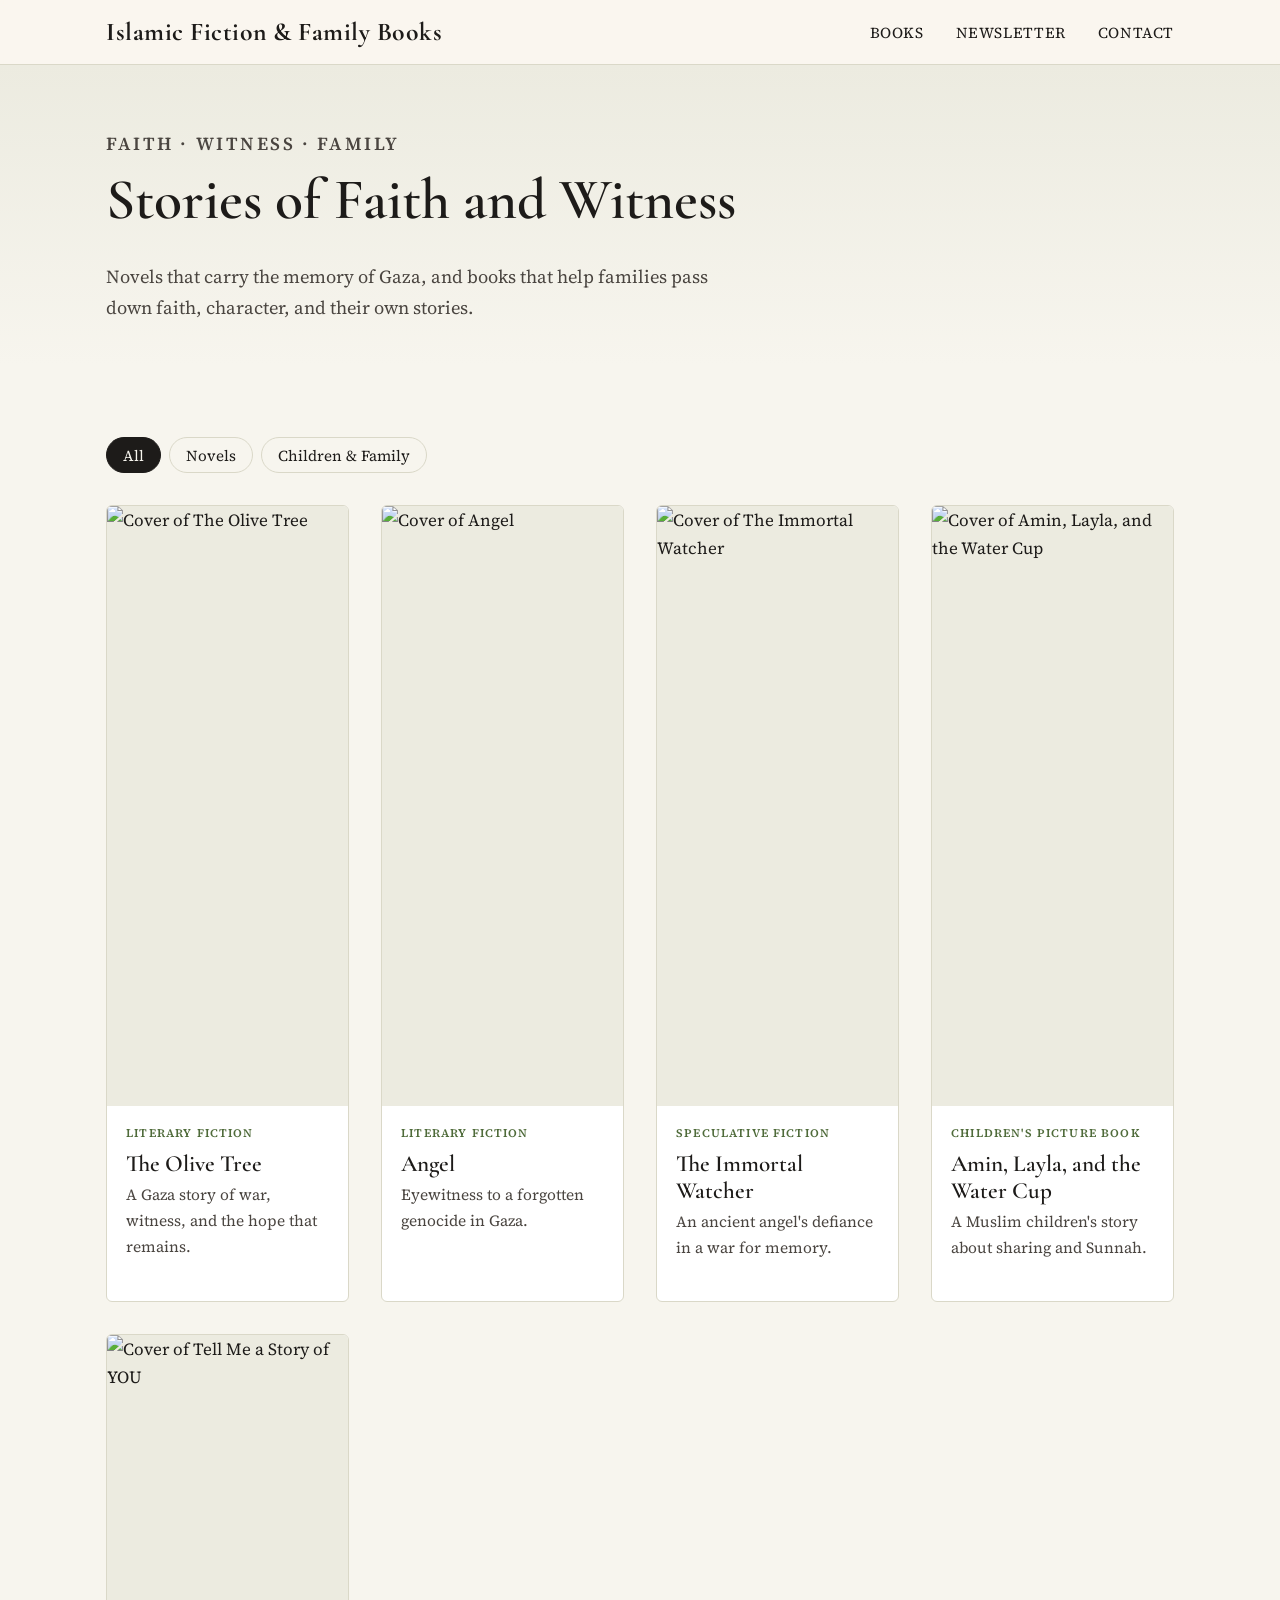
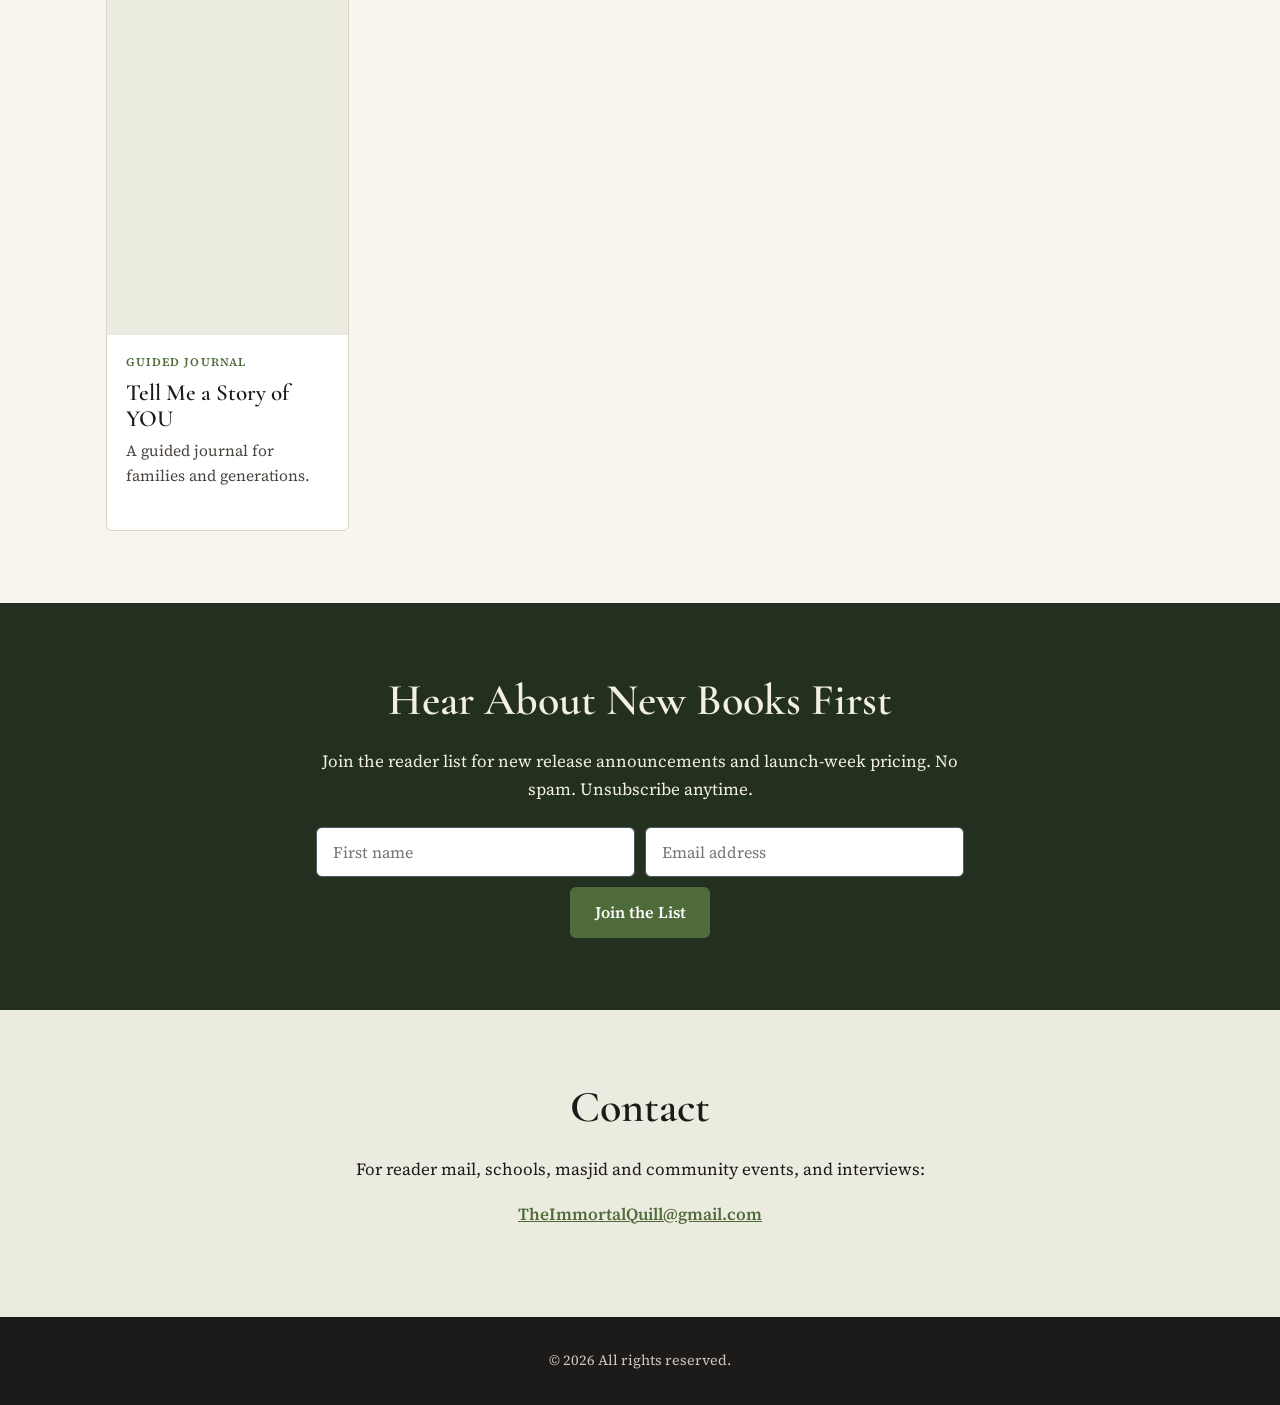
==== islamic/index.html @ 85dd392a "Split Islamic titles onto a separate site The romance site now lists only The Pikake Lei. The Olive " ====
<!DOCTYPE html>
<html lang="en">
<head>
  <meta charset="UTF-8" />
  <meta name="viewport" content="width=device-width, initial-scale=1.0" />
  <!-- AUTHOR NAME: once confirmed, replace "Islamic Fiction & Family Books" in the
       <title>, the og:title, and the header brand below with the author name. -->
  <title>Islamic Fiction &amp; Family Books</title>
  <meta name="description" content="Fiction of faith and witness from Gaza, and Islamic books for children and families." />

  <meta property="og:type" content="website" />
  <meta property="og:title" content="Islamic Fiction &amp; Family Books" />
  <meta property="og:description" content="Fiction of faith and witness from Gaza, and Islamic books for children and families." />
  <meta property="og:image" content="https://i.imgur.com/YKQDMRK.png" />
  <meta name="twitter:card" content="summary_large_image" />

  <link rel="preconnect" href="https://fonts.googleapis.com" />
  <link rel="preconnect" href="https://fonts.gstatic.com" crossorigin />
  <link href="https://fonts.googleapis.com/css2?family=Cormorant+Garamond:wght@500;600;700&family=Source+Serif+4:ital,wght@0,400;0,600;1,400&display=swap" rel="stylesheet" />
  <link rel="stylesheet" href="../css/styles.css" />
  <style>
    /* Calmer olive-and-gold palette for this site */
    :root {
      --paper: #f7f5ee;
      --paper-alt: #ecebe0;
      --line: #dad8c8;
      --accent: #4f6b3a;        /* olive green */
      --accent-hover: #3d5429;
      --dark: #24301f;
      --dark-text: #f2efe4;
    }
    .intro { padding: 64px 0 24px; background: linear-gradient(180deg, var(--paper-alt), var(--paper)); }
    .intro h1 { font-size: clamp(2.4rem, 5.5vw, 3.6rem); }
    .intro p { color: var(--ink-soft); max-width: 640px; font-size: 1.15rem; }
    .form-note a { color: #d6c98f; }
  </style>
  <link rel="icon" href="data:image/svg+xml,<svg xmlns='http://www.w3.org/2000/svg' viewBox='0 0 100 100'><text y='.9em' font-size='90'>📖</text></svg>" />
</head>
<body>
  <header class="site-header">
    <div class="wrap header-inner">
      <a href="#top" class="brand">Islamic Fiction &amp; Family Books</a>
      <button class="nav-toggle" aria-expanded="false" aria-controls="site-nav" aria-label="Open menu">☰</button>
      <nav id="site-nav" class="site-nav">
        <a href="#books">Books</a>
        <a href="#newsletter">Newsletter</a>
        <a href="#contact">Contact</a>
      </nav>
    </div>
  </header>

  <main id="top">
    <section class="intro">
      <div class="wrap">
        <p class="eyebrow">Faith · Witness · Family</p>
        <h1>Stories of Faith and Witness</h1>
        <p>Novels that carry the memory of Gaza, and books that help families pass down faith, character, and their own stories.</p>
      </div>
    </section>

    <!-- ============ BOOKS ============ -->
    <section id="books" class="section">
      <div class="wrap">
        <div class="filters" role="tablist" aria-label="Filter books">
          <button class="filter is-active" data-filter="all" role="tab" aria-selected="true">All</button>
          <button class="filter" data-filter="novels" role="tab" aria-selected="false">Novels</button>
          <button class="filter" data-filter="family" role="tab" aria-selected="false">Children &amp; Family</button>
        </div>

        <div class="book-grid">
          <!-- To add a book: copy one <article> block, change the text, cover, and links.
               data-category must be "novels" or "family".
               Buy buttons left as "#" stay hidden until you paste in a real link. -->

          <article class="book" data-category="novels">
            <img src="https://i.imgur.com/YKQDMRK.png" alt="Cover of The Olive Tree" loading="lazy" width="400" height="600" />
            <div class="book-body">
              <p class="genre">Literary Fiction</p>
              <h3>The Olive Tree</h3>
              <p>A Gaza story of war, witness, and the hope that remains.</p>
              <div class="buy-row">
                <a class="btn btn-primary btn-sm" href="#" data-store="amazon">Amazon</a>
                <a class="btn btn-secondary btn-sm" href="#" data-store="direct">Buy Direct</a>
              </div>
            </div>
          </article>

          <article class="book" data-category="novels">
            <img src="https://i.imgur.com/OaZ8d5A.png" alt="Cover of Angel" loading="lazy" width="400" height="600" />
            <div class="book-body">
              <p class="genre">Literary Fiction</p>
              <h3>Angel</h3>
              <p>Eyewitness to a forgotten genocide in Gaza.</p>
              <div class="buy-row">
                <a class="btn btn-primary btn-sm" href="#" data-store="amazon">Amazon</a>
                <a class="btn btn-secondary btn-sm" href="#" data-store="direct">Buy Direct</a>
              </div>
            </div>
          </article>

          <article class="book" data-category="novels">
            <img src="https://i.imgur.com/GlwKwB4.png" alt="Cover of The Immortal Watcher" loading="lazy" width="400" height="600" />
            <div class="book-body">
              <p class="genre">Speculative Fiction</p>
              <h3>The Immortal Watcher</h3>
              <p>An ancient angel's defiance in a war for memory.</p>
              <div class="buy-row">
                <a class="btn btn-primary btn-sm" href="#" data-store="amazon">Amazon</a>
                <a class="btn btn-secondary btn-sm" href="#" data-store="direct">Buy Direct</a>
              </div>
            </div>
          </article>

          <article class="book" data-category="family">
            <img src="https://i.imgur.com/ClgyvnN.png" alt="Cover of Amin, Layla, and the Water Cup" loading="lazy" width="400" height="600" />
            <div class="book-body">
              <p class="genre">Children's Picture Book</p>
              <h3>Amin, Layla, and the Water Cup</h3>
              <p>A Muslim children's story about sharing and Sunnah.</p>
              <div class="buy-row">
                <a class="btn btn-primary btn-sm" href="#" data-store="amazon">Amazon</a>
                <a class="btn btn-secondary btn-sm" href="#" data-store="direct">Buy Direct</a>
              </div>
            </div>
          </article>

          <article class="book" data-category="family">
            <img src="https://i.imgur.com/fB3rMBM.png" alt="Cover of Tell Me a Story of YOU" loading="lazy" width="400" height="600" />
            <div class="book-body">
              <p class="genre">Guided Journal</p>
              <h3>Tell Me a Story of YOU</h3>
              <p>A guided journal for families and generations.</p>
              <div class="buy-row">
                <a class="btn btn-primary btn-sm" href="#" data-store="amazon">Amazon</a>
                <a class="btn btn-secondary btn-sm" href="#" data-store="direct">Buy Direct</a>
              </div>
            </div>
          </article>
        </div>
      </div>
    </section>

    <!-- ============ NEWSLETTER ============
         Use a SEPARATE list from the romance newsletter.
         Paste this list's MailerLite / Kit form URL into the form's action attribute. -->
    <section id="newsletter" class="section section-dark">
      <div class="wrap narrow center">
        <h2 class="section-title">Hear About New Books First</h2>
        <p>Join the reader list for new release announcements and launch-week pricing. No spam. Unsubscribe anytime.</p>
        <form class="signup" action="" method="post" target="_blank" data-fallback-email="TheImmortalQuill@gmail.com">
          <label class="visually-hidden" for="signup-name">First name</label>
          <input id="signup-name" type="text" name="fields[name]" placeholder="First name" autocomplete="given-name" />
          <label class="visually-hidden" for="signup-email">Email address</label>
          <input id="signup-email" type="email" name="fields[email]" placeholder="Email address" autocomplete="email" required />
          <button class="btn btn-primary" type="submit">Join the List</button>
        </form>
        <p class="form-note" hidden></p>
      </div>
    </section>

    <!-- ============ CONTACT ============ -->
    <section id="contact" class="section section-alt">
      <div class="wrap narrow center">
        <h2 class="section-title">Contact</h2>
        <p>For reader mail, schools, masjid and community events, and interviews:</p>
        <p class="contact-links">
          <a href="mailto:TheImmortalQuill@gmail.com">TheImmortalQuill@gmail.com</a>
        </p>
      </div>
    </section>
  </main>

  <footer class="site-footer">
    <div class="wrap">
      <p>&copy; <span id="year">2026</span> All rights reserved.</p>
    </div>
  </footer>

  <script src="../js/main.js"></script>
</body>
</html>
---- css/styles.css ----
/* ===== Theme ===== */
:root {
  --ink: #1d1b19;
  --ink-soft: #4a4540;
  --paper: #faf6ef;
  --paper-alt: #f1ebe0;
  --card: #ffffff;
  --line: #e2d9ca;
  --accent: #9a3b2e;        /* deep terracotta */
  --accent-hover: #7f2f24;
  --dark: #1f2a2e;          /* night ocean */
  --dark-text: #f3eee6;
  --radius: 6px;
  --display: "Cormorant Garamond", Georgia, serif;
  --body: "Source Serif 4", Georgia, serif;
}

*, *::before, *::after { box-sizing: border-box; }
html { scroll-behavior: smooth; scroll-padding-top: 72px; }
body {
  margin: 0;
  font-family: var(--body);
  font-size: 1.0625rem;
  line-height: 1.65;
  color: var(--ink);
  background: var(--paper);
}
img { max-width: 100%; display: block; }
a { color: var(--accent); }
a:hover { color: var(--accent-hover); }
h1, h2, h3 { font-family: var(--display); font-weight: 600; line-height: 1.15; margin: 0 0 .5em; }

.wrap { width: 100%; max-width: 1100px; margin: 0 auto; padding: 0 16px; }
.narrow { max-width: 680px; }
.center { text-align: center; }
.muted { color: var(--ink-soft); font-style: italic; }
.visually-hidden {
  position: absolute; width: 1px; height: 1px; overflow: hidden;
  clip: rect(0 0 0 0); white-space: nowrap;
}

/* ===== Header ===== */
.site-header {
  position: sticky; top: 0; z-index: 10;
  background: rgba(250, 246, 239, .95);
  backdrop-filter: blur(6px);
  border-bottom: 1px solid var(--line);
}
.header-inner { display: flex; align-items: center; justify-content: space-between; height: 64px; }
.brand { font-family: var(--display); font-size: 1.6rem; font-weight: 700; color: var(--ink); text-decoration: none; letter-spacing: .02em; }
.site-nav a { color: var(--ink); text-decoration: none; margin-left: 1.75rem; font-size: .95rem; letter-spacing: .04em; text-transform: uppercase; }
.site-nav a:hover { color: var(--accent); }
.nav-toggle { display: none; background: none; border: 0; font-size: 1.5rem; cursor: pointer; color: var(--ink); }

/* ===== Buttons ===== */
.btn {
  display: inline-block; padding: .8rem 1.4rem; border-radius: var(--radius);
  font-family: var(--body); font-weight: 600; font-size: 1rem;
  text-decoration: none; border: 2px solid var(--accent); cursor: pointer;
  transition: background .15s, color .15s;
}
.btn-primary { background: var(--accent); color: #fff; }
.btn-primary:hover { background: var(--accent-hover); border-color: var(--accent-hover); color: #fff; }
.btn-secondary { background: transparent; color: var(--accent); }
.btn-secondary:hover { background: var(--accent); color: #fff; }
.btn-sm { padding: .5rem .9rem; font-size: .9rem; }
.buy-row { display: flex; flex-wrap: wrap; gap: .6rem; margin: 1.25rem 0; }
/* Buttons with no real link yet are hidden so visitors never hit a dead end. */
.btn[href="#"], .btn[href=""] { display: none; }

/* ===== Hero ===== */
.hero { padding: 64px 0; background: linear-gradient(180deg, var(--paper-alt), var(--paper)); }
.hero-inner { display: grid; grid-template-columns: minmax(220px, 380px) 1fr; gap: 56px; align-items: center; }
.hero-cover img { border-radius: 4px; box-shadow: 0 18px 40px rgba(0,0,0,.25); }
.eyebrow { text-transform: uppercase; letter-spacing: .14em; font-size: .8rem; color: var(--accent); margin: 0 0 .5rem; font-weight: 600; }
.hero h1 { font-size: clamp(2.6rem, 6vw, 4.2rem); }
.tagline { font-family: var(--display); font-size: 1.5rem; font-style: italic; color: var(--ink-soft); margin: 0 0 1rem; }
.hero-blurb:empty { display: none; }
.text-link { text-decoration: none; font-weight: 600; }

/* ===== Sections ===== */
.section { padding: 72px 0; }
.section-alt { background: var(--paper-alt); }
.section-dark { background: var(--dark); color: var(--dark-text); }
.section-title { font-size: clamp(2rem, 4vw, 2.75rem); }
.section-intro { color: var(--ink-soft); max-width: 640px; margin-bottom: 2rem; }

/* ===== Book grid ===== */
.filters { display: flex; flex-wrap: wrap; gap: .5rem; margin-bottom: 2rem; }
.filter {
  background: none; border: 1px solid var(--line); border-radius: 999px;
  padding: .4rem 1rem; font-family: var(--body); font-size: .95rem; cursor: pointer; color: var(--ink);
}
.filter.is-active { background: var(--ink); color: var(--paper); border-color: var(--ink); }
.book-grid { display: grid; grid-template-columns: repeat(auto-fill, minmax(230px, 1fr)); gap: 32px; }
.book {
  background: var(--card); border: 1px solid var(--line); border-radius: var(--radius);
  overflow: hidden; display: flex; flex-direction: column;
  transition: transform .15s, box-shadow .15s;
}
.book:hover { transform: translateY(-3px); box-shadow: 0 10px 24px rgba(0,0,0,.08); }
.book[hidden] { display: none; }
.book img { width: 100%; aspect-ratio: 2 / 3; object-fit: cover; background: var(--paper-alt); }
.book-body { padding: 1.1rem 1.2rem 1.3rem; display: flex; flex-direction: column; flex: 1; }
.book-body h3 { font-size: 1.45rem; margin-bottom: .3rem; }
.book-body p { margin: 0 0 .5rem; font-size: .97rem; color: var(--ink-soft); }
.book-body .buy-row { margin: auto 0 0; padding-top: .75rem; }
.genre { text-transform: uppercase; letter-spacing: .1em; font-size: .72rem !important; color: var(--accent) !important; font-weight: 600; }

/* ===== Newsletter ===== */
.signup { display: flex; flex-wrap: wrap; gap: .6rem; justify-content: center; margin-top: 1.5rem; }
.signup input {
  flex: 1 1 200px; padding: .8rem 1rem; border-radius: var(--radius);
  border: 1px solid #4b5a5f; background: #fff; font-family: var(--body); font-size: 1rem; color: var(--ink);
}
.section-dark .btn-primary { border-color: var(--accent); }
.form-note { margin-top: 1rem; font-style: italic; }
.form-note a { color: #f0b9a8; }

/* ===== About / Contact ===== */
.about-inner { max-width: 760px; }
.contact-links a { font-weight: 600; }
.contact-links span { margin: 0 .6rem; color: var(--ink-soft); }

/* ===== Footer ===== */
.site-footer { background: var(--ink); color: #cfc8bd; padding: 28px 0; text-align: center; font-size: .9rem; }
.site-footer p { margin: .25rem 0; }
.small { font-size: .8rem; opacity: .8; }

/* ===== Mobile ===== */
@media (max-width: 760px) {
  .nav-toggle { display: block; }
  .brand { font-size: 1.25rem; }
  .site-nav {
    display: none; position: absolute; top: 64px; left: 0; right: 0;
    background: var(--paper); border-bottom: 1px solid var(--line); padding: .5rem 16px 1rem;
  }
  .site-nav.is-open { display: block; }
  .site-nav a { display: block; margin: 0; padding: .7rem 0; border-bottom: 1px solid var(--line); }
  .hero { padding: 40px 0; }
  .hero-inner { grid-template-columns: 1fr; gap: 28px; text-align: center; }
  .hero-cover { max-width: 260px; margin: 0 auto; }
  .hero .buy-row { justify-content: center; }
  .section { padding: 52px 0; }
}
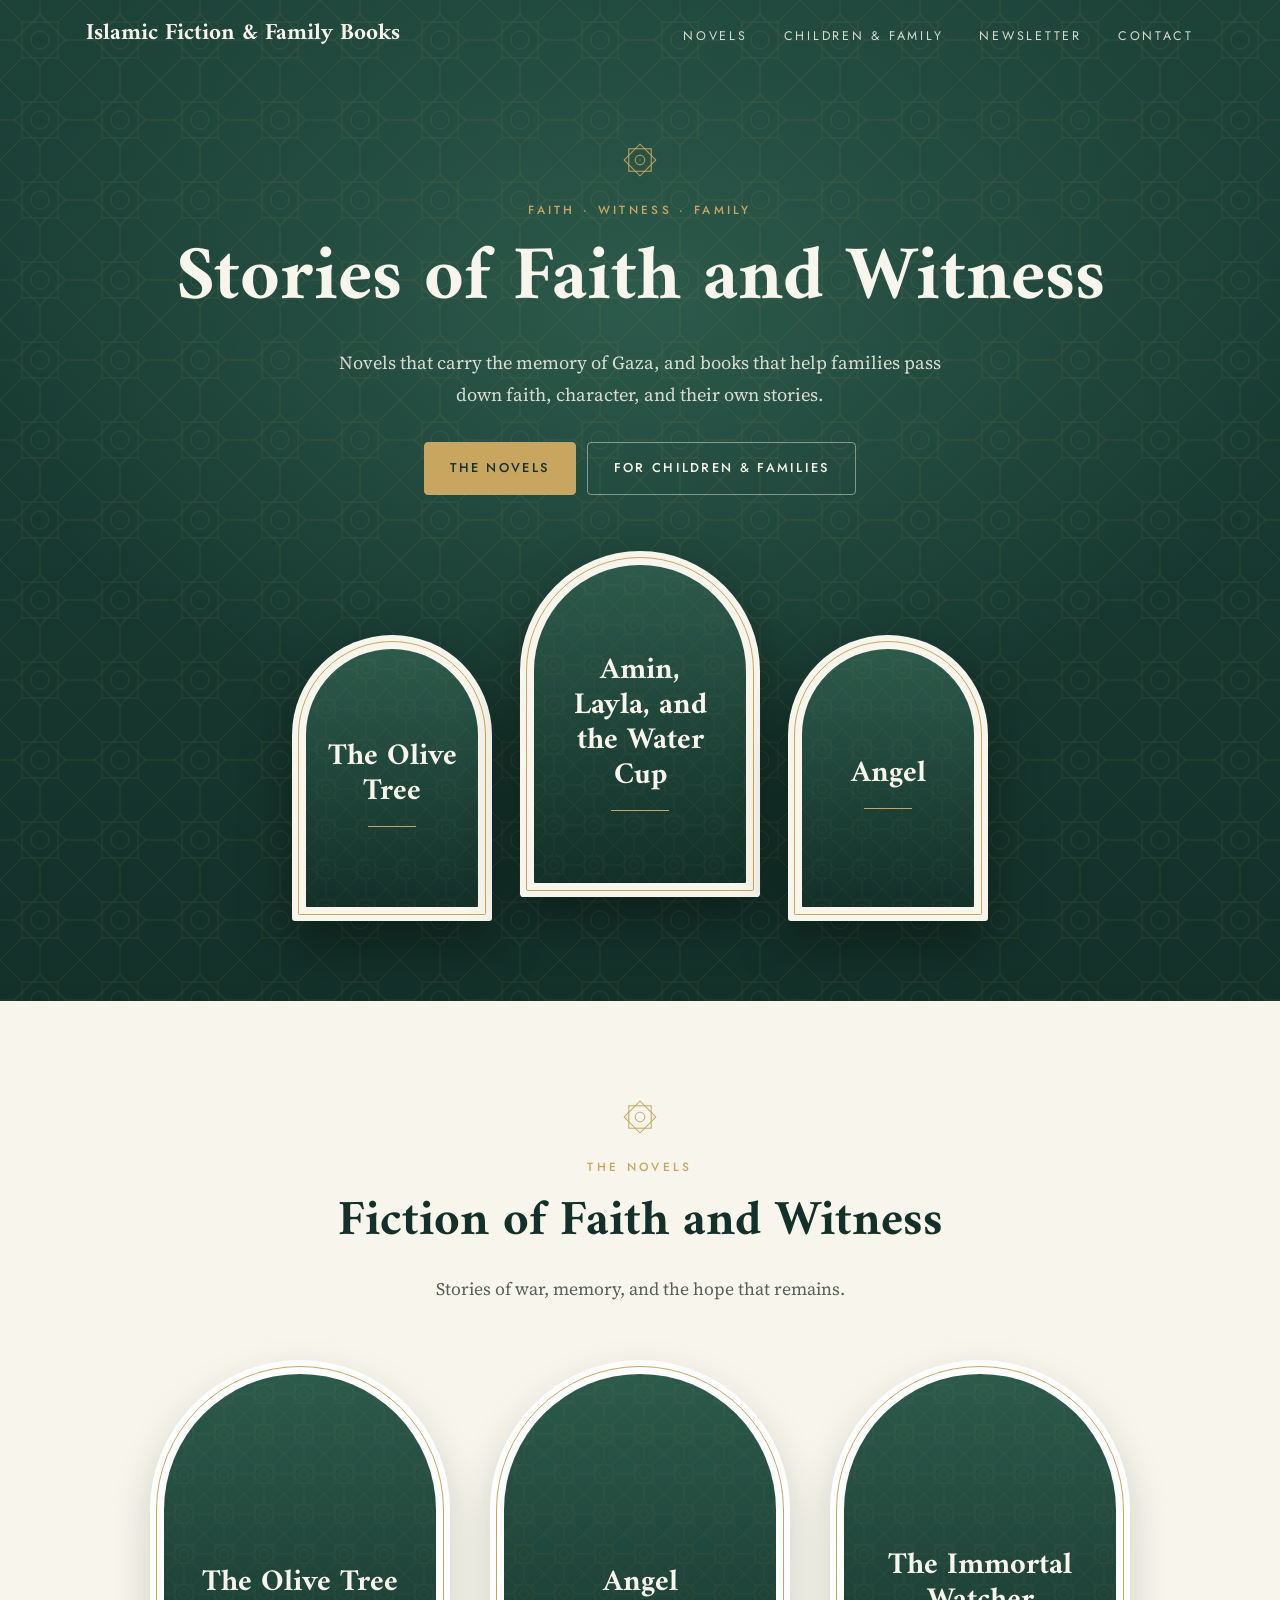
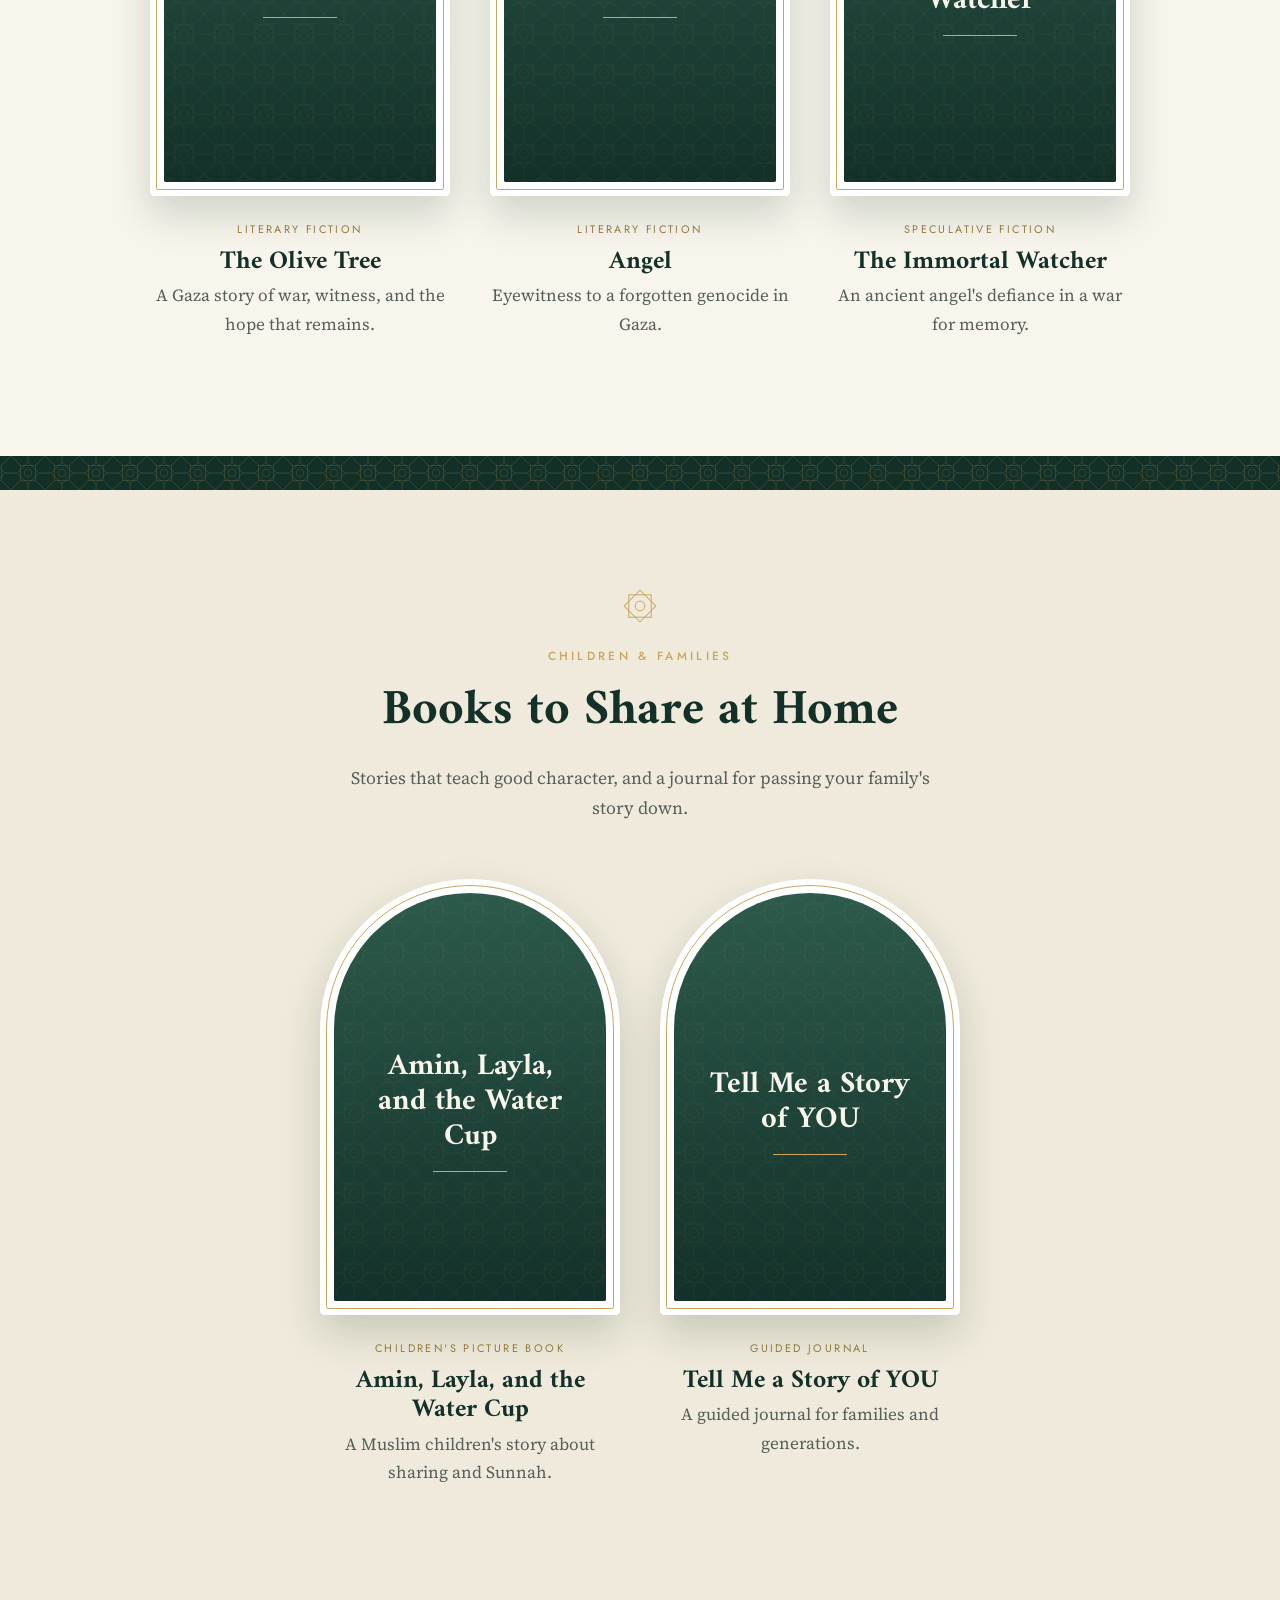
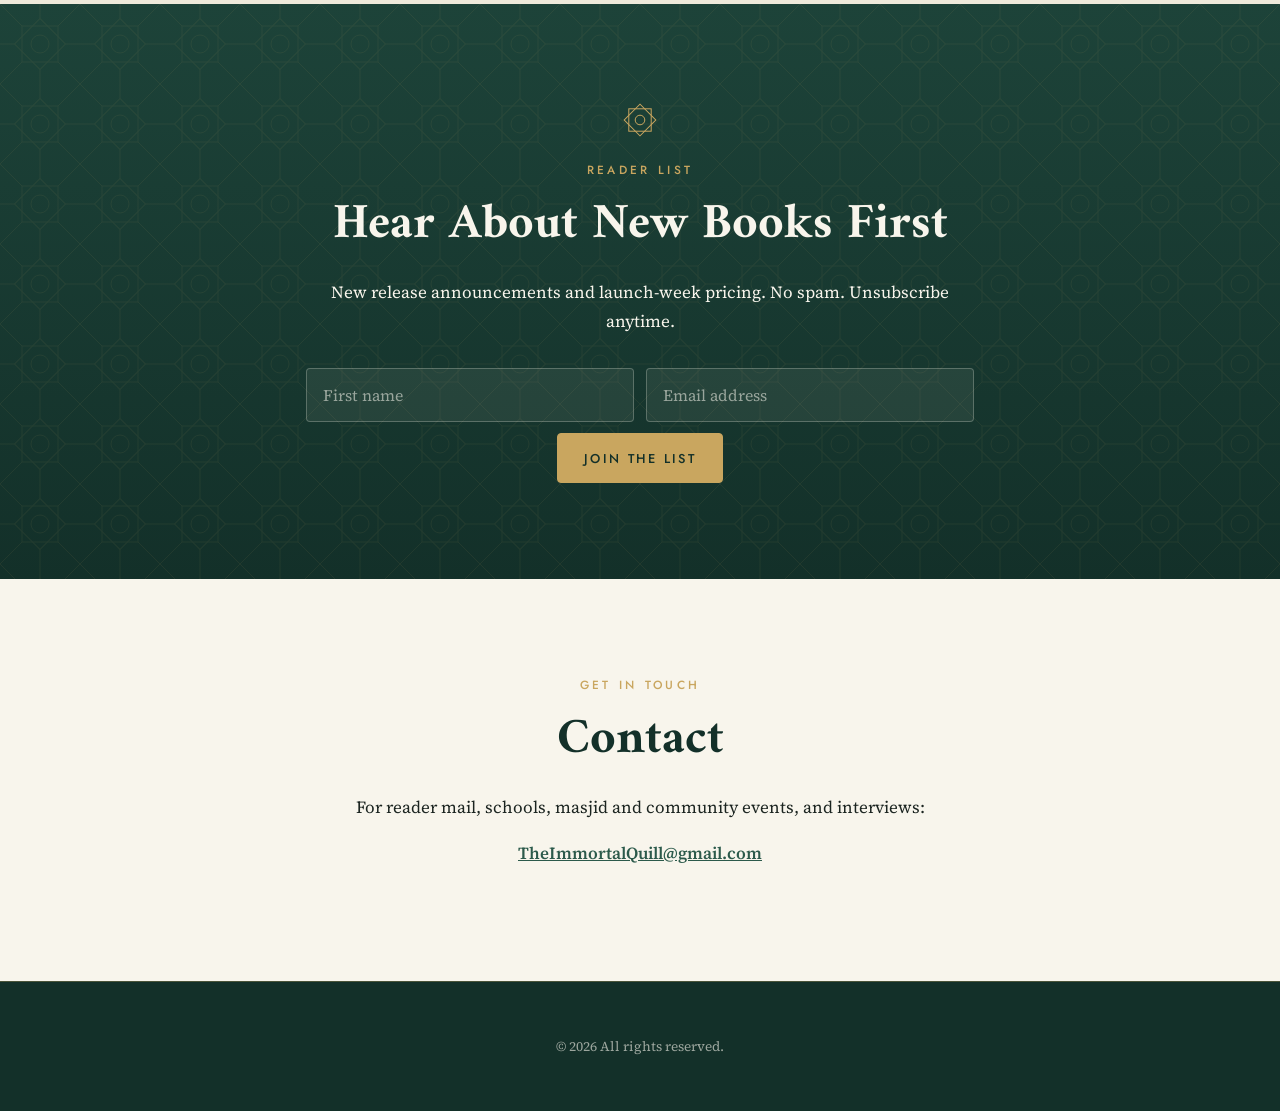
==== commit 2d1352d3: "Redesign both sites with distinct visual identities Romance site: night-ocean palette with gold, pik" ====
--- a/islamic/index.html
+++ b/islamic/index.html
@@ -4,7 +4,8 @@
   <meta charset="UTF-8" />
   <meta name="viewport" content="width=device-width, initial-scale=1.0" />
   <!-- AUTHOR NAME: once confirmed, replace "Islamic Fiction & Family Books" in the
-       <title>, the og:title, and the header brand below with the author name. -->
+       <title>, the og:title, the header brand, and the footer with the author name,
+       and fill in data-author="" on each cover image. -->
   <title>Islamic Fiction &amp; Family Books</title>
   <meta name="description" content="Fiction of faith and witness from Gaza, and Islamic books for children and families." />
 
@@ -16,33 +17,29 @@
 
   <link rel="preconnect" href="https://fonts.googleapis.com" />
   <link rel="preconnect" href="https://fonts.gstatic.com" crossorigin />
-  <link href="https://fonts.googleapis.com/css2?family=Cormorant+Garamond:wght@500;600;700&family=Source+Serif+4:ital,wght@0,400;0,600;1,400&display=swap" rel="stylesheet" />
-  <link rel="stylesheet" href="../css/styles.css" />
-  <style>
-    /* Calmer olive-and-gold palette for this site */
-    :root {
-      --paper: #f7f5ee;
-      --paper-alt: #ecebe0;
-      --line: #dad8c8;
-      --accent: #4f6b3a;        /* olive green */
-      --accent-hover: #3d5429;
-      --dark: #24301f;
-      --dark-text: #f2efe4;
-    }
-    .intro { padding: 64px 0 24px; background: linear-gradient(180deg, var(--paper-alt), var(--paper)); }
-    .intro h1 { font-size: clamp(2.4rem, 5.5vw, 3.6rem); }
-    .intro p { color: var(--ink-soft); max-width: 640px; font-size: 1.15rem; }
-    .form-note a { color: #d6c98f; }
-  </style>
+  <link href="https://fonts.googleapis.com/css2?family=Amiri:wght@400;700&family=Jost:wght@400;500&family=Source+Serif+4:ital,wght@0,400;0,600;1,400&display=swap" rel="stylesheet" />
+  <link rel="stylesheet" href="../css/islamic.css" />
   <link rel="icon" href="data:image/svg+xml,<svg xmlns='http://www.w3.org/2000/svg' viewBox='0 0 100 100'><text y='.9em' font-size='90'>📖</text></svg>" />
 </head>
 <body>
+  <!-- Eight-point star ornament -->
+  <svg width="0" height="0" style="position:absolute" aria-hidden="true">
+    <symbol id="star8" viewBox="0 0 100 100">
+      <g fill="none" stroke="currentColor" stroke-width="2.5">
+        <rect x="22" y="22" width="56" height="56"/>
+        <rect x="22" y="22" width="56" height="56" transform="rotate(45 50 50)"/>
+        <circle cx="50" cy="50" r="12"/>
+      </g>
+    </symbol>
+  </svg>
+
   <header class="site-header">
     <div class="wrap header-inner">
       <a href="#top" class="brand">Islamic Fiction &amp; Family Books</a>
       <button class="nav-toggle" aria-expanded="false" aria-controls="site-nav" aria-label="Open menu">☰</button>
       <nav id="site-nav" class="site-nav">
-        <a href="#books">Books</a>
+        <a href="#novels">Novels</a>
+        <a href="#family">Children &amp; Family</a>
         <a href="#newsletter">Newsletter</a>
         <a href="#contact">Contact</a>
       </nav>
@@ -50,30 +47,38 @@
   </header>
 
   <main id="top">
-    <section class="intro">
+    <section class="hero">
       <div class="wrap">
+        <svg class="ornament" aria-hidden="true"><use href="#star8"/></svg>
         <p class="eyebrow">Faith · Witness · Family</p>
         <h1>Stories of Faith and Witness</h1>
-        <p>Novels that carry the memory of Gaza, and books that help families pass down faith, character, and their own stories.</p>
-      </div>
-    </section>
-
-    <!-- ============ BOOKS ============ -->
-    <section id="books" class="section">
+        <p class="hero-sub">Novels that carry the memory of Gaza, and books that help families pass down faith, character, and their own stories.</p>
+        <div class="hero-nav">
+          <a class="btn btn-gold btn-always" href="#novels">The Novels</a>
+          <a class="btn btn-ghost btn-always" href="#family">For Children &amp; Families</a>
+        </div>
+        <div class="showcase" aria-hidden="true">
+          <div class="arch"><img src="https://i.imgur.com/YKQDMRK.png" alt="" width="400" height="600" data-title="The Olive Tree" data-author="" /></div>
+          <div class="arch"><img src="https://i.imgur.com/ClgyvnN.png" alt="" width="400" height="600" data-title="Amin, Layla, and the Water Cup" data-author="" /></div>
+          <div class="arch"><img src="https://i.imgur.com/OaZ8d5A.png" alt="" width="400" height="600" data-title="Angel" data-author="" /></div>
+        </div>
+      </div>
+    </section>
+
+    <!-- ============ NOVELS ============
+         To add a book: copy one <article> block, change the text, cover, and links.
+         Buy buttons left as "#" stay hidden until you paste in a real link. -->
+    <section id="novels" class="section">
       <div class="wrap">
-        <div class="filters" role="tablist" aria-label="Filter books">
-          <button class="filter is-active" data-filter="all" role="tab" aria-selected="true">All</button>
-          <button class="filter" data-filter="novels" role="tab" aria-selected="false">Novels</button>
-          <button class="filter" data-filter="family" role="tab" aria-selected="false">Children &amp; Family</button>
-        </div>
-
+        <div class="section-head">
+          <svg class="ornament" aria-hidden="true"><use href="#star8"/></svg>
+          <p class="eyebrow">The Novels</p>
+          <h2 class="section-title">Fiction of Faith and Witness</h2>
+          <p class="section-intro">Stories of war, memory, and the hope that remains.</p>
+        </div>
         <div class="book-grid">
-          <!-- To add a book: copy one <article> block, change the text, cover, and links.
-               data-category must be "novels" or "family".
-               Buy buttons left as "#" stay hidden until you paste in a real link. -->
-
-          <article class="book" data-category="novels">
-            <img src="https://i.imgur.com/YKQDMRK.png" alt="Cover of The Olive Tree" loading="lazy" width="400" height="600" />
+          <article class="book">
+            <div class="arch"><img src="https://i.imgur.com/YKQDMRK.png" alt="Cover of The Olive Tree" loading="lazy" width="400" height="600" data-title="The Olive Tree" data-author="" /></div>
             <div class="book-body">
               <p class="genre">Literary Fiction</p>
               <h3>The Olive Tree</h3>
@@ -85,8 +90,8 @@
             </div>
           </article>
 
-          <article class="book" data-category="novels">
-            <img src="https://i.imgur.com/OaZ8d5A.png" alt="Cover of Angel" loading="lazy" width="400" height="600" />
+          <article class="book">
+            <div class="arch"><img src="https://i.imgur.com/OaZ8d5A.png" alt="Cover of Angel" loading="lazy" width="400" height="600" data-title="Angel" data-author="" /></div>
             <div class="book-body">
               <p class="genre">Literary Fiction</p>
               <h3>Angel</h3>
@@ -98,8 +103,8 @@
             </div>
           </article>
 
-          <article class="book" data-category="novels">
-            <img src="https://i.imgur.com/GlwKwB4.png" alt="Cover of The Immortal Watcher" loading="lazy" width="400" height="600" />
+          <article class="book">
+            <div class="arch"><img src="https://i.imgur.com/GlwKwB4.png" alt="Cover of The Immortal Watcher" loading="lazy" width="400" height="600" data-title="The Immortal Watcher" data-author="" /></div>
             <div class="book-body">
               <p class="genre">Speculative Fiction</p>
               <h3>The Immortal Watcher</h3>
@@ -110,9 +115,24 @@
               </div>
             </div>
           </article>
-
-          <article class="book" data-category="family">
-            <img src="https://i.imgur.com/ClgyvnN.png" alt="Cover of Amin, Layla, and the Water Cup" loading="lazy" width="400" height="600" />
+        </div>
+      </div>
+    </section>
+
+    <div class="pattern-band" aria-hidden="true"></div>
+
+    <!-- ============ CHILDREN & FAMILY ============ -->
+    <section id="family" class="section section-alt">
+      <div class="wrap">
+        <div class="section-head">
+          <svg class="ornament" aria-hidden="true"><use href="#star8"/></svg>
+          <p class="eyebrow">Children &amp; Families</p>
+          <h2 class="section-title">Books to Share at Home</h2>
+          <p class="section-intro">Stories that teach good character, and a journal for passing your family's story down.</p>
+        </div>
+        <div class="book-grid">
+          <article class="book">
+            <div class="arch"><img src="https://i.imgur.com/ClgyvnN.png" alt="Cover of Amin, Layla, and the Water Cup" loading="lazy" width="400" height="600" data-title="Amin, Layla, and the Water Cup" data-author="" /></div>
             <div class="book-body">
               <p class="genre">Children's Picture Book</p>
               <h3>Amin, Layla, and the Water Cup</h3>
@@ -124,8 +144,8 @@
             </div>
           </article>
 
-          <article class="book" data-category="family">
-            <img src="https://i.imgur.com/fB3rMBM.png" alt="Cover of Tell Me a Story of YOU" loading="lazy" width="400" height="600" />
+          <article class="book">
+            <div class="arch"><img src="https://i.imgur.com/fB3rMBM.png" alt="Cover of Tell Me a Story of YOU" loading="lazy" width="400" height="600" data-title="Tell Me a Story of YOU" data-author="" /></div>
             <div class="book-body">
               <p class="genre">Guided Journal</p>
               <h3>Tell Me a Story of YOU</h3>
@@ -145,22 +165,25 @@
          Paste this list's MailerLite / Kit form URL into the form's action attribute. -->
     <section id="newsletter" class="section section-dark">
       <div class="wrap narrow center">
+        <svg class="ornament" aria-hidden="true"><use href="#star8"/></svg>
+        <p class="eyebrow">Reader List</p>
         <h2 class="section-title">Hear About New Books First</h2>
-        <p>Join the reader list for new release announcements and launch-week pricing. No spam. Unsubscribe anytime.</p>
+        <p>New release announcements and launch-week pricing. No spam. Unsubscribe anytime.</p>
         <form class="signup" action="" method="post" target="_blank" data-fallback-email="TheImmortalQuill@gmail.com">
           <label class="visually-hidden" for="signup-name">First name</label>
           <input id="signup-name" type="text" name="fields[name]" placeholder="First name" autocomplete="given-name" />
           <label class="visually-hidden" for="signup-email">Email address</label>
           <input id="signup-email" type="email" name="fields[email]" placeholder="Email address" autocomplete="email" required />
-          <button class="btn btn-primary" type="submit">Join the List</button>
+          <button class="btn btn-gold" type="submit">Join the List</button>
         </form>
         <p class="form-note" hidden></p>
       </div>
     </section>
 
     <!-- ============ CONTACT ============ -->
-    <section id="contact" class="section section-alt">
+    <section id="contact" class="section">
       <div class="wrap narrow center">
+        <p class="eyebrow">Get in Touch</p>
         <h2 class="section-title">Contact</h2>
         <p>For reader mail, schools, masjid and community events, and interviews:</p>
         <p class="contact-links">
--- a/css/islamic.css
+++ b/css/islamic.css
@@ -0,0 +1,151 @@
+/* ===== Islamic books site theme: deep green, ivory, gold, geometric star pattern ===== */
+:root {
+  --green: #133029;
+  --green-2: #1d4339;
+  --green-3: #2c5a4b;
+  --gold: #c9a65f;
+  --gold-soft: #e6d3a3;
+  --ivory: #f8f5ec;
+  --ivory-2: #efeadb;
+  --ink: #1b2420;
+  --ink-soft: #55605a;
+  --line: #dcd5c1;
+  --radius: 4px;
+  --display: "Amiri", "Cormorant Garamond", Georgia, serif;
+  --sans: "Jost", "Helvetica Neue", Arial, sans-serif;
+  --body: "Source Serif 4", Georgia, serif;
+  /* 8-point star tile */
+  --pattern: url("data:image/svg+xml,%3Csvg xmlns='http://www.w3.org/2000/svg' width='80' height='80' viewBox='0 0 80 80'%3E%3Cg fill='none' stroke='%23c9a65f' stroke-width='1'%3E%3Crect x='22' y='22' width='36' height='36'/%3E%3Crect x='22' y='22' width='36' height='36' transform='rotate(45 40 40)'/%3E%3Ccircle cx='40' cy='40' r='9'/%3E%3Cpath d='M0 0L22 22M80 0L58 22M0 80L22 58M80 80L58 58M40 0V14.5M40 80V65.5M0 40H14.5M80 40H65.5'/%3E%3C/g%3E%3C/svg%3E");
+}
+
+*, *::before, *::after { box-sizing: border-box; }
+html { scroll-behavior: smooth; scroll-padding-top: 72px; }
+body { margin: 0; font-family: var(--body); font-size: 1.0625rem; line-height: 1.7; color: var(--ink); background: var(--ivory); }
+img { max-width: 100%; display: block; }
+a { color: var(--green-3); }
+h1, h2, h3 { font-family: var(--display); font-weight: 700; line-height: 1.15; margin: 0 0 .5em; }
+
+.wrap { width: 100%; max-width: 1140px; margin: 0 auto; padding: 0 16px; }
+.narrow { max-width: 700px; }
+.center { text-align: center; }
+.visually-hidden { position: absolute; width: 1px; height: 1px; overflow: hidden; clip: rect(0 0 0 0); white-space: nowrap; }
+.eyebrow { font-family: var(--sans); text-transform: uppercase; letter-spacing: .28em; font-size: .74rem; font-weight: 500; color: var(--gold); margin: 0 0 1rem; }
+.ornament { display: block; width: 40px; height: 40px; margin: 0 auto 1.25rem; color: var(--gold); }
+
+/* ===== Header ===== */
+.site-header { position: fixed; top: 0; left: 0; right: 0; z-index: 20; transition: background .25s, box-shadow .25s; }
+.site-header.is-scrolled { background: rgba(19, 48, 41, .95); backdrop-filter: blur(8px); box-shadow: 0 1px 0 rgba(201,166,95,.3); }
+.header-inner { display: flex; align-items: center; justify-content: space-between; height: 68px; gap: 1rem; }
+.brand { font-family: var(--display); font-weight: 700; font-size: 1.45rem; color: var(--ivory); text-decoration: none; }
+.site-nav a { font-family: var(--sans); color: var(--ivory); text-decoration: none; margin-left: 2rem; font-size: .78rem; letter-spacing: .22em; text-transform: uppercase; opacity: .85; }
+.site-nav a:hover { color: var(--gold-soft); opacity: 1; }
+.nav-toggle { display: none; background: none; border: 0; font-size: 1.5rem; cursor: pointer; color: var(--ivory); }
+
+/* ===== Buttons ===== */
+.btn { display: inline-block; padding: .9rem 1.6rem; border-radius: var(--radius); font-family: var(--sans); font-weight: 500; font-size: .8rem; letter-spacing: .18em; text-transform: uppercase; text-decoration: none; border: 1px solid transparent; cursor: pointer; transition: background .2s, color .2s, border-color .2s; }
+.btn-gold { background: var(--gold); color: var(--green); border-color: var(--gold); }
+.btn-gold:hover { background: var(--gold-soft); border-color: var(--gold-soft); }
+.btn-ghost { background: transparent; color: var(--ivory); border-color: rgba(248,245,236,.45); }
+.btn-ghost:hover { border-color: var(--gold); color: var(--gold-soft); }
+.btn-primary { background: var(--green); color: var(--ivory); border-color: var(--green); }
+.btn-primary:hover { background: var(--green-3); border-color: var(--green-3); color: var(--ivory); }
+.btn-secondary { background: transparent; color: var(--green); border-color: var(--green); }
+.btn-secondary:hover { background: var(--green); color: var(--ivory); }
+.btn-sm { padding: .6rem 1rem; font-size: .7rem; }
+.buy-row { display: flex; flex-wrap: wrap; gap: .7rem; margin: 1.5rem 0; }
+.btn[href="#"], .btn[href=""] { display: none; }
+
+/* ===== Hero ===== */
+.hero {
+  position: relative; overflow: hidden; color: var(--ivory); text-align: center;
+  padding: 140px 0 80px;
+  background: radial-gradient(ellipse 70% 60% at 50% 30%, var(--green-3), transparent 75%), linear-gradient(180deg, var(--green-2), var(--green));
+}
+.hero::before { content: ""; position: absolute; inset: 0; background-image: var(--pattern); background-size: 80px; opacity: .12; }
+.hero .wrap { position: relative; z-index: 1; }
+.hero h1 { font-size: clamp(2.6rem, 6.5vw, 4.8rem); margin-bottom: .3em; }
+.hero-sub { max-width: 620px; margin: 0 auto; font-size: 1.15rem; color: rgba(248,245,236,.85); }
+.hero-nav { display: flex; justify-content: center; flex-wrap: wrap; gap: .7rem; margin: 2rem 0 0; }
+
+/* Showcase of arch-framed covers rising from the bottom of the hero */
+.showcase { display: flex; justify-content: center; align-items: flex-end; gap: 28px; margin-top: 56px; }
+.showcase .arch { width: 200px; }
+.showcase .arch:nth-child(2) { width: 240px; margin-bottom: 24px; }
+
+/* Arch (mihrab) frame used around covers */
+.arch { position: relative; padding: 14px; border-radius: 200px 200px 6px 6px; background: var(--ivory); box-shadow: 0 24px 50px rgba(0,0,0,.35); }
+.arch::after { content: ""; position: absolute; inset: 6px; border: 1px solid var(--gold); border-radius: 194px 194px 3px 3px; pointer-events: none; }
+.arch img, .arch .cover-fallback { width: 100%; aspect-ratio: 2 / 3; object-fit: cover; border-radius: 186px 186px 2px 2px; }
+
+/* ===== Pattern divider ===== */
+.pattern-band { height: 34px; background-color: var(--green); background-image: var(--pattern); background-size: 34px; background-position: center; opacity: 1; position: relative; }
+.pattern-band::after { content: ""; position: absolute; inset: 0; background: rgba(19,48,41,.55); }
+
+/* ===== Sections ===== */
+.section { padding: 96px 0; position: relative; }
+.section-alt { background: var(--ivory-2); }
+.section-title { font-size: clamp(2.1rem, 4.4vw, 3.1rem); color: var(--green); }
+.section-intro { color: var(--ink-soft); max-width: 600px; margin: 0 auto 3.5rem; font-size: 1.1rem; }
+.section-head { text-align: center; }
+
+/* ===== Books ===== */
+.book-grid { display: grid; grid-template-columns: repeat(auto-fit, minmax(240px, 300px)); justify-content: center; gap: 48px 40px; }
+.book { display: flex; flex-direction: column; text-align: center; }
+.book .arch { box-shadow: 0 18px 40px rgba(19,48,41,.18); transition: transform .25s ease; background: #fff; }
+.book:hover .arch { transform: translateY(-6px); }
+.book-body { padding-top: 1.5rem; display: flex; flex-direction: column; flex: 1; align-items: center; }
+.book-body h3 { font-size: 1.6rem; color: var(--green); margin-bottom: .3rem; }
+.book-body p { margin: 0 0 .5rem; color: var(--ink-soft); }
+.book-body .buy-row { margin: auto 0 0; padding-top: .8rem; justify-content: center; }
+.genre { font-family: var(--sans); text-transform: uppercase; letter-spacing: .22em; font-size: .68rem !important; color: #9a7b3c !important; }
+
+/* Typographic stand-in when a cover image fails to load */
+.cover-fallback {
+  display: flex; flex-direction: column; justify-content: center; gap: 1rem; padding: 30% 12% 14%;
+  text-align: center; color: var(--ivory); position: relative; overflow: hidden;
+  background: linear-gradient(180deg, var(--green-3), var(--green));
+}
+.cover-fallback::before { content: ""; position: absolute; inset: 0; background-image: var(--pattern); background-size: 40px; opacity: .14; }
+.cover-fallback > * { position: relative; }
+.cover-fallback .cf-title { font-family: var(--display); font-weight: 700; font-size: clamp(1.3rem, 2.4vw, 1.9rem); line-height: 1.15; }
+.cover-fallback .cf-rule { width: 36%; height: 1px; background: var(--gold); margin: 0 auto; }
+.cover-fallback .cf-author { font-family: var(--sans); text-transform: uppercase; letter-spacing: .3em; font-size: .68rem; color: var(--gold-soft); }
+
+/* ===== Newsletter ===== */
+.section-dark { background: linear-gradient(180deg, var(--green-2), var(--green)); color: var(--ivory); overflow: hidden; }
+.section-dark::before { content: ""; position: absolute; inset: 0; background-image: var(--pattern); background-size: 80px; opacity: .08; }
+.section-dark .wrap { position: relative; }
+.section-dark .section-title { color: var(--ivory); }
+.signup { display: flex; flex-wrap: wrap; gap: .7rem; justify-content: center; margin-top: 2rem; }
+.signup input { flex: 1 1 200px; padding: .95rem 1rem; border-radius: var(--radius); border: 1px solid rgba(248,245,236,.25); background: rgba(248,245,236,.07); color: var(--ivory); font-family: var(--body); font-size: 1rem; }
+.signup input::placeholder { color: rgba(248,245,236,.55); }
+.signup input:focus { outline: none; border-color: var(--gold); }
+.form-note { margin-top: 1rem; font-style: italic; }
+.form-note a { color: var(--gold-soft); }
+
+/* ===== Contact / Footer ===== */
+.contact-links a { font-weight: 600; }
+.site-footer { background: var(--green); color: rgba(248,245,236,.6); padding: 48px 0; text-align: center; font-size: .85rem; border-top: 1px solid rgba(201,166,95,.3); }
+.site-footer p { margin: .3rem 0; }
+
+/* ===== Reveal ===== */
+.reveal { opacity: 0; transform: translateY(18px); transition: opacity .8s ease, transform .8s ease; }
+.reveal.is-visible { opacity: 1; transform: none; }
+@media (prefers-reduced-motion: reduce) { .reveal { opacity: 1; transform: none; transition: none; } html { scroll-behavior: auto; } }
+
+/* ===== Mobile ===== */
+@media (max-width: 820px) {
+  .nav-toggle { display: block; }
+  .brand { font-size: 1.15rem; }
+  .site-nav { display: none; position: absolute; top: 68px; left: 0; right: 0; background: var(--green); padding: .5rem 16px 1rem; border-bottom: 1px solid rgba(201,166,95,.3); }
+  .site-nav.is-open { display: block; }
+  .site-nav a { display: block; margin: 0; padding: .9rem 0; border-bottom: 1px solid rgba(248,245,236,.08); }
+  .hero { padding: 110px 0 48px; }
+  .showcase { gap: 12px; margin-top: 40px; }
+  .showcase .arch { width: 28%; padding: 7px; }
+  .showcase .arch:nth-child(2) { width: 34%; margin-bottom: 12px; }
+  .showcase .arch::after { inset: 3px; }
+  .showcase .cover-fallback .cf-title { font-size: .8rem; }
+  .showcase .cover-fallback .cf-author { display: none; }
+  .section { padding: 64px 0; }
+}
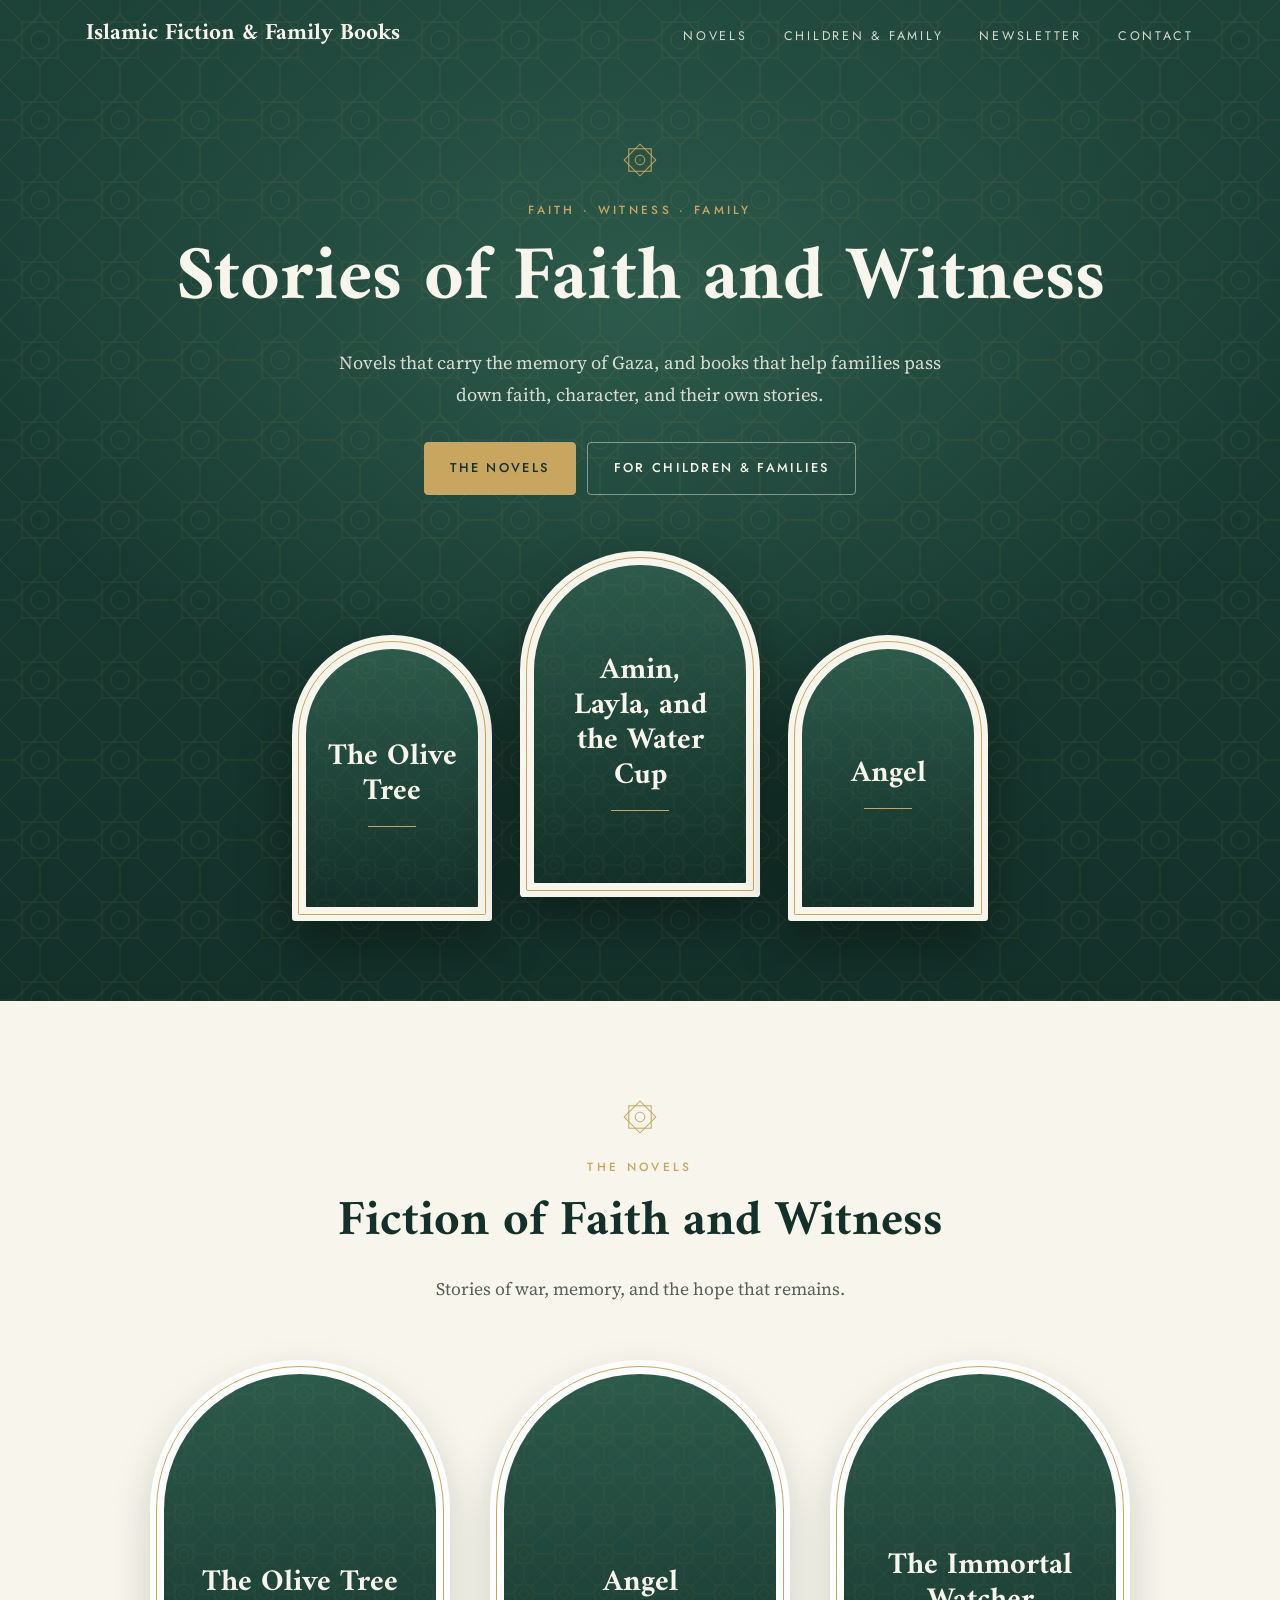
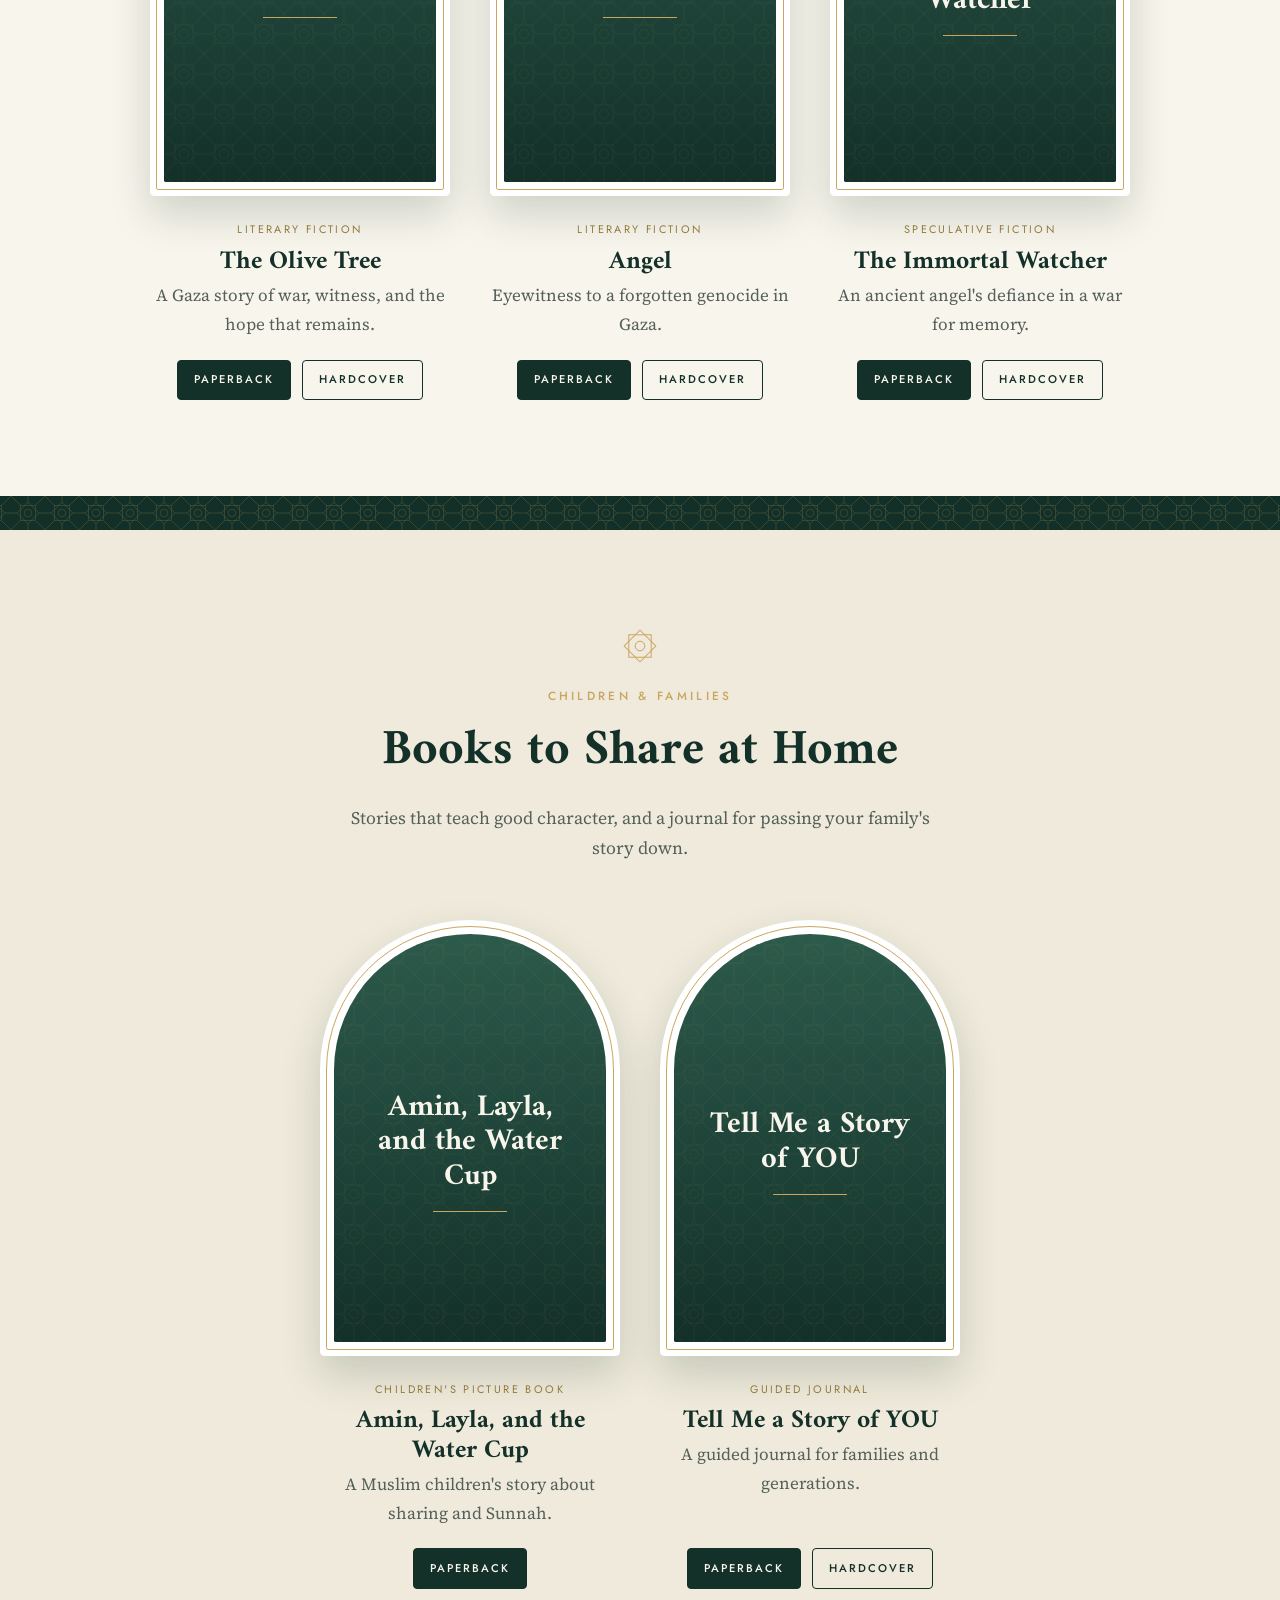
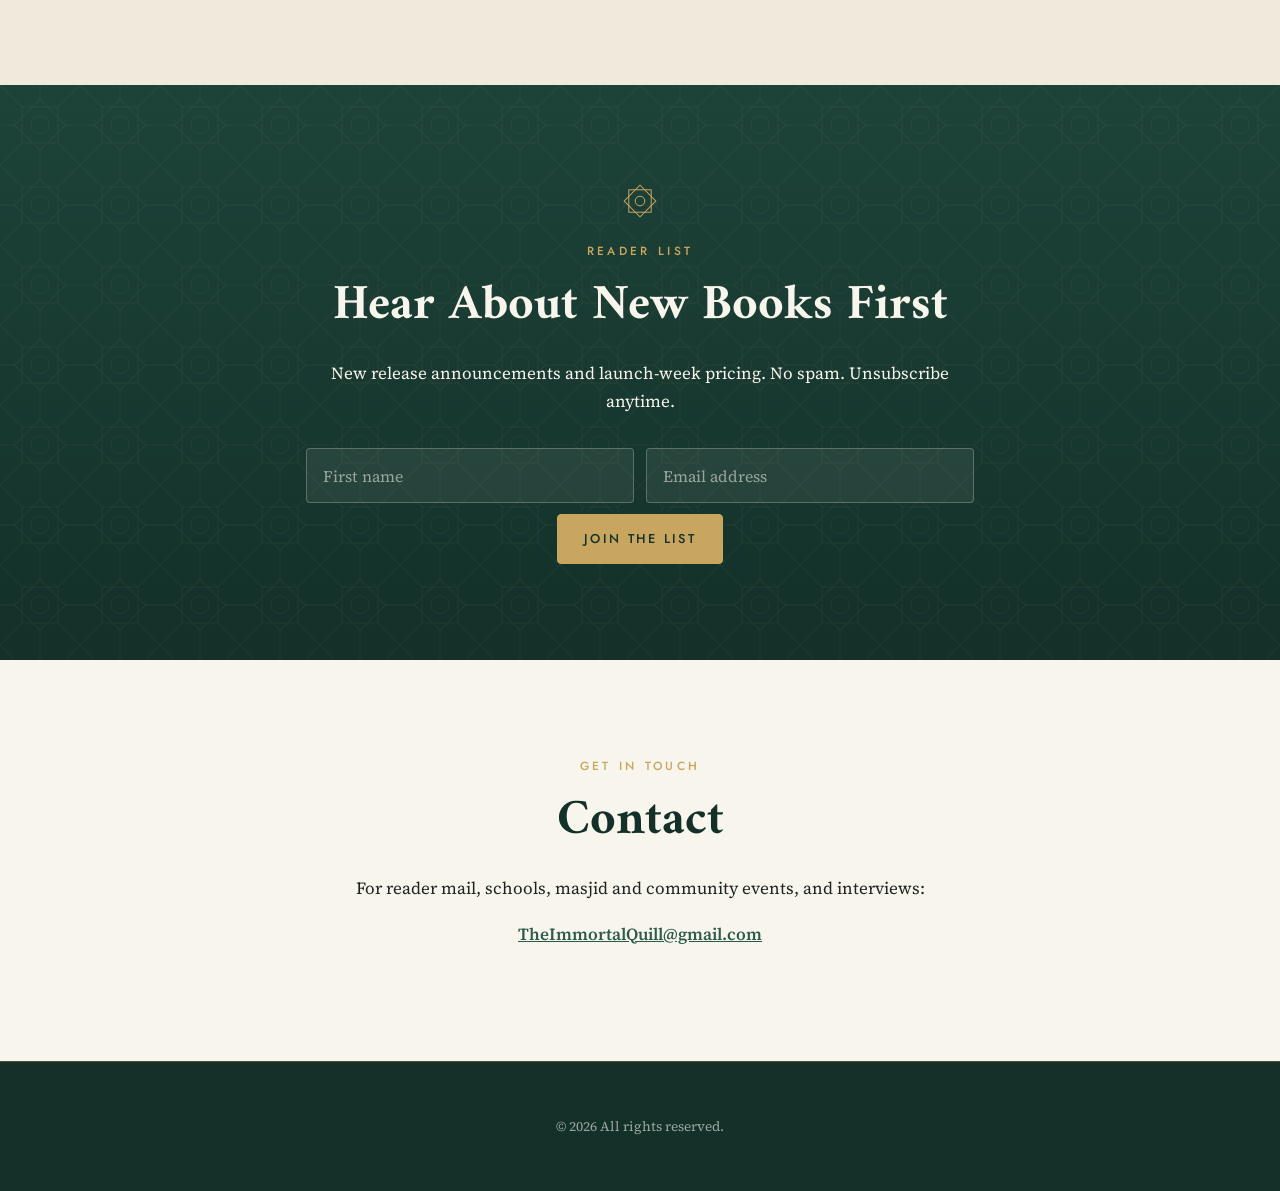
==== commit 324b348a: "Add Amazon buy links and book catalog Paperback and hardcover links for every book on both sites, a " ====
--- a/islamic/index.html
+++ b/islamic/index.html
@@ -84,7 +84,8 @@
               <h3>The Olive Tree</h3>
               <p>A Gaza story of war, witness, and the hope that remains.</p>
               <div class="buy-row">
-                <a class="btn btn-primary btn-sm" href="#" data-store="amazon">Amazon</a>
+                <a class="btn btn-primary btn-sm" href="https://www.amazon.com/dp/B0FD7HMW91" data-store="amazon">Paperback</a>
+                <a class="btn btn-secondary btn-sm" href="https://www.amazon.com/dp/B0FDB4SH2R" data-store="amazon">Hardcover</a>
                 <a class="btn btn-secondary btn-sm" href="#" data-store="direct">Buy Direct</a>
               </div>
             </div>
@@ -97,7 +98,8 @@
               <h3>Angel</h3>
               <p>Eyewitness to a forgotten genocide in Gaza.</p>
               <div class="buy-row">
-                <a class="btn btn-primary btn-sm" href="#" data-store="amazon">Amazon</a>
+                <a class="btn btn-primary btn-sm" href="https://www.amazon.com/dp/B0F92529X7" data-store="amazon">Paperback</a>
+                <a class="btn btn-secondary btn-sm" href="https://www.amazon.com/dp/B0F92G9VBX" data-store="amazon">Hardcover</a>
                 <a class="btn btn-secondary btn-sm" href="#" data-store="direct">Buy Direct</a>
               </div>
             </div>
@@ -110,7 +112,8 @@
               <h3>The Immortal Watcher</h3>
               <p>An ancient angel's defiance in a war for memory.</p>
               <div class="buy-row">
-                <a class="btn btn-primary btn-sm" href="#" data-store="amazon">Amazon</a>
+                <a class="btn btn-primary btn-sm" href="https://www.amazon.com/dp/B0FD7YVXDT" data-store="amazon">Paperback</a>
+                <a class="btn btn-secondary btn-sm" href="https://www.amazon.com/dp/B0FBL91SBG" data-store="amazon">Hardcover</a>
                 <a class="btn btn-secondary btn-sm" href="#" data-store="direct">Buy Direct</a>
               </div>
             </div>
@@ -138,7 +141,7 @@
               <h3>Amin, Layla, and the Water Cup</h3>
               <p>A Muslim children's story about sharing and Sunnah.</p>
               <div class="buy-row">
-                <a class="btn btn-primary btn-sm" href="#" data-store="amazon">Amazon</a>
+                <a class="btn btn-primary btn-sm" href="https://www.amazon.com/dp/B0F8X6ZSKS" data-store="amazon">Paperback</a>
                 <a class="btn btn-secondary btn-sm" href="#" data-store="direct">Buy Direct</a>
               </div>
             </div>
@@ -151,7 +154,8 @@
               <h3>Tell Me a Story of YOU</h3>
               <p>A guided journal for families and generations.</p>
               <div class="buy-row">
-                <a class="btn btn-primary btn-sm" href="#" data-store="amazon">Amazon</a>
+                <a class="btn btn-primary btn-sm" href="https://www.amazon.com/dp/B0FDH3CMVR" data-store="amazon">Paperback</a>
+                <a class="btn btn-secondary btn-sm" href="https://www.amazon.com/dp/B0FDFVVGVG" data-store="amazon">Hardcover</a>
                 <a class="btn btn-secondary btn-sm" href="#" data-store="direct">Buy Direct</a>
               </div>
             </div>
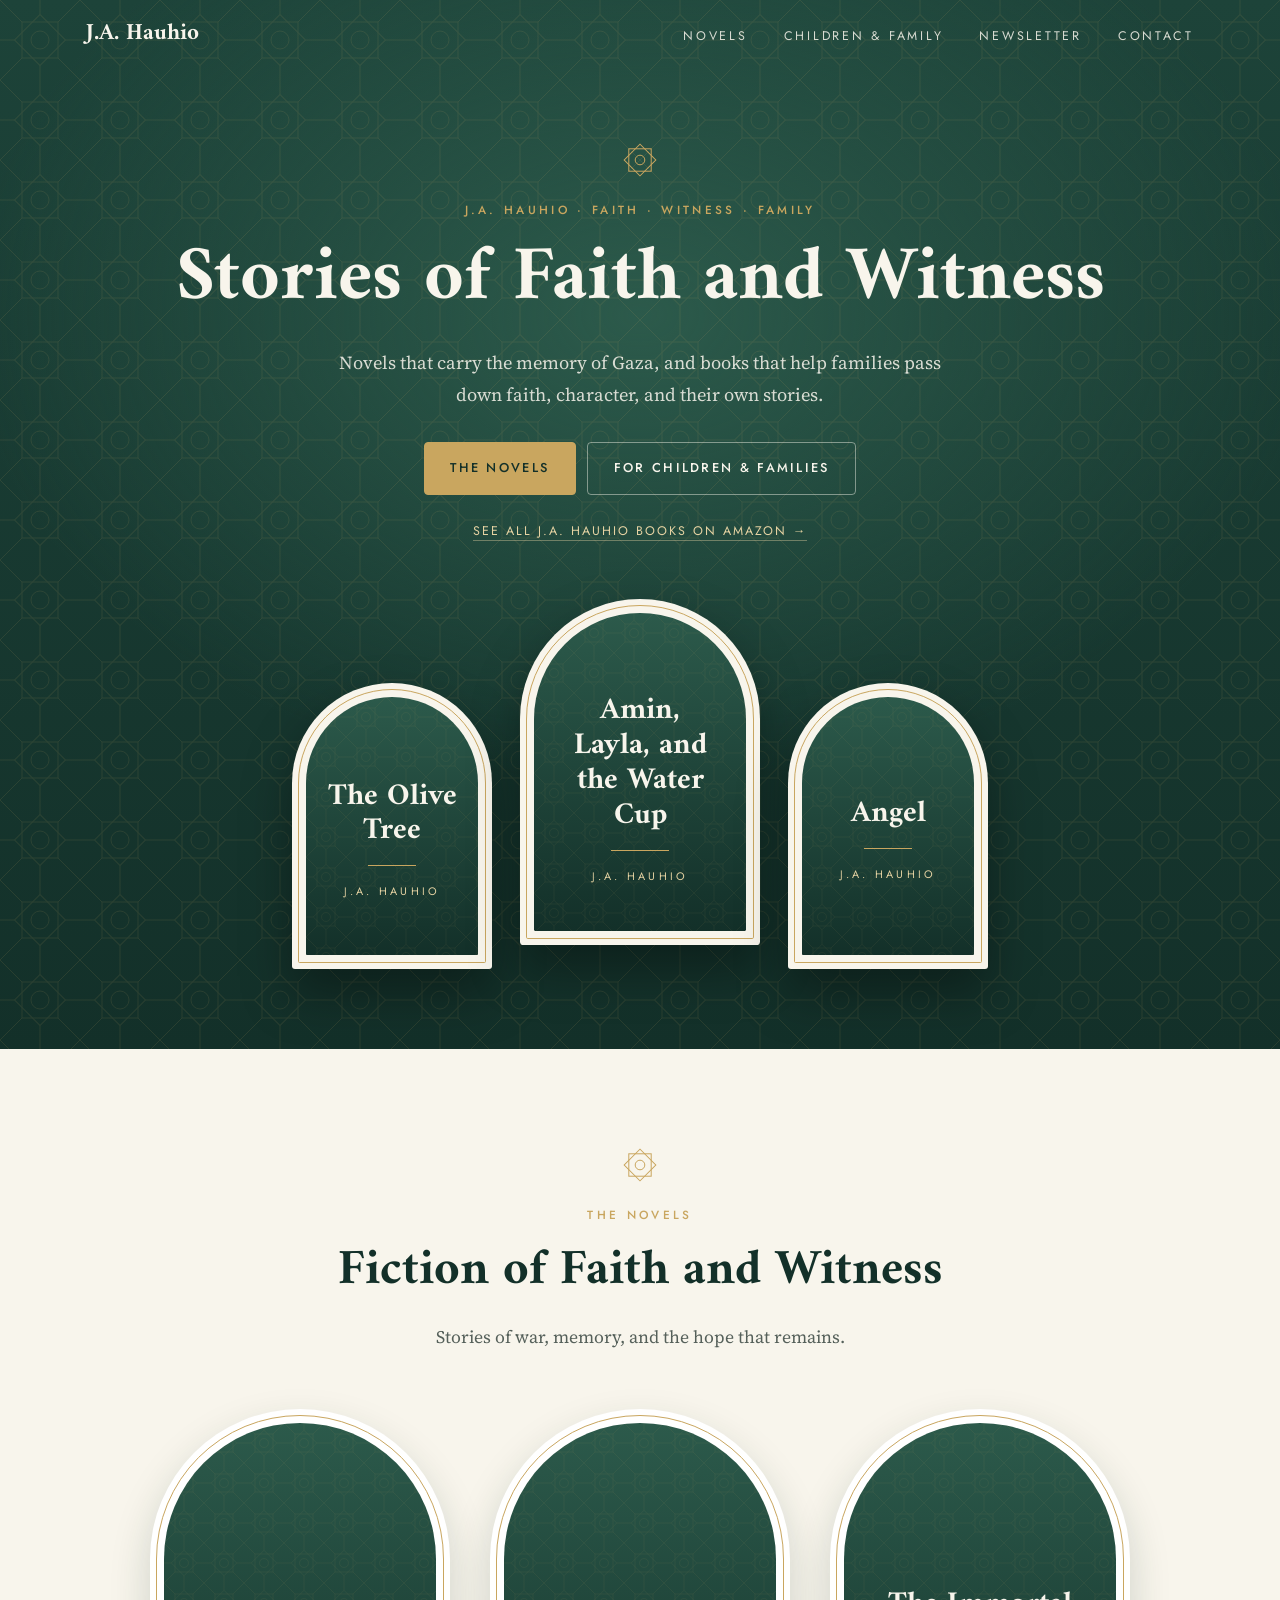
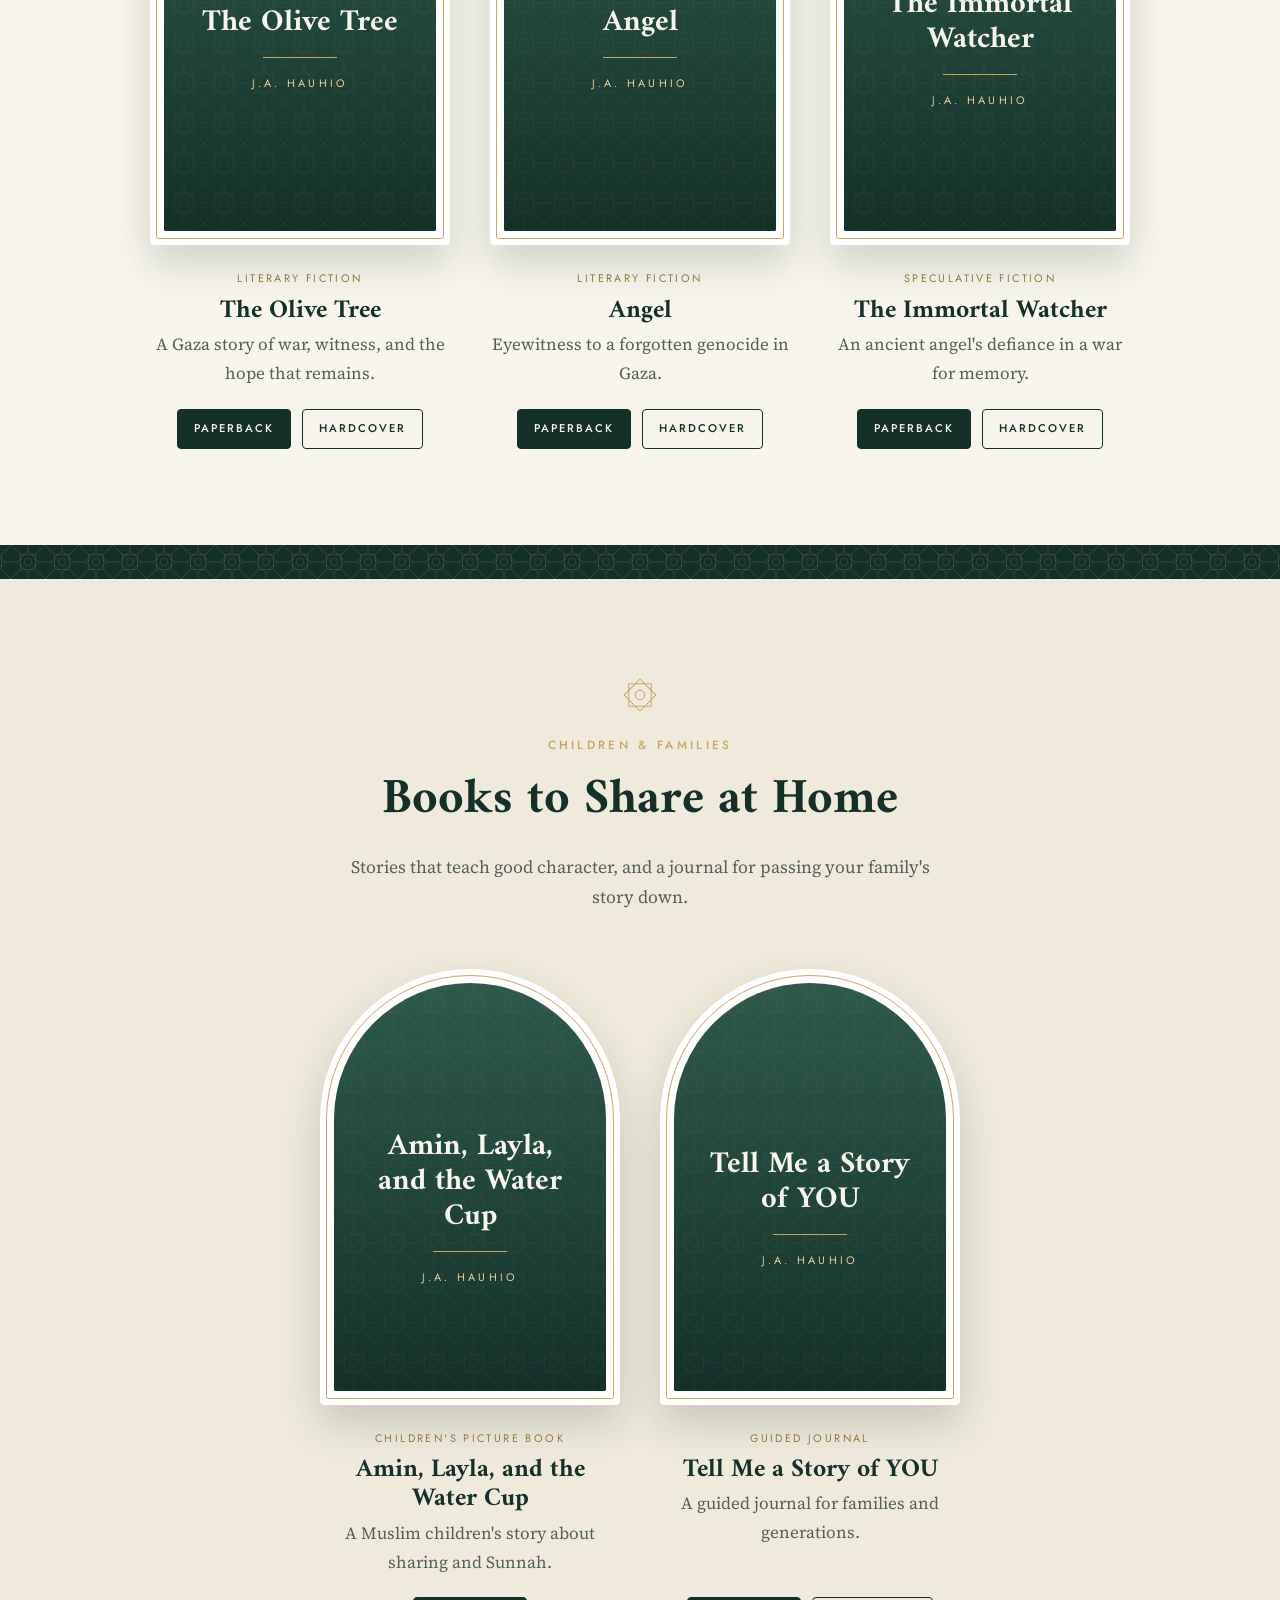
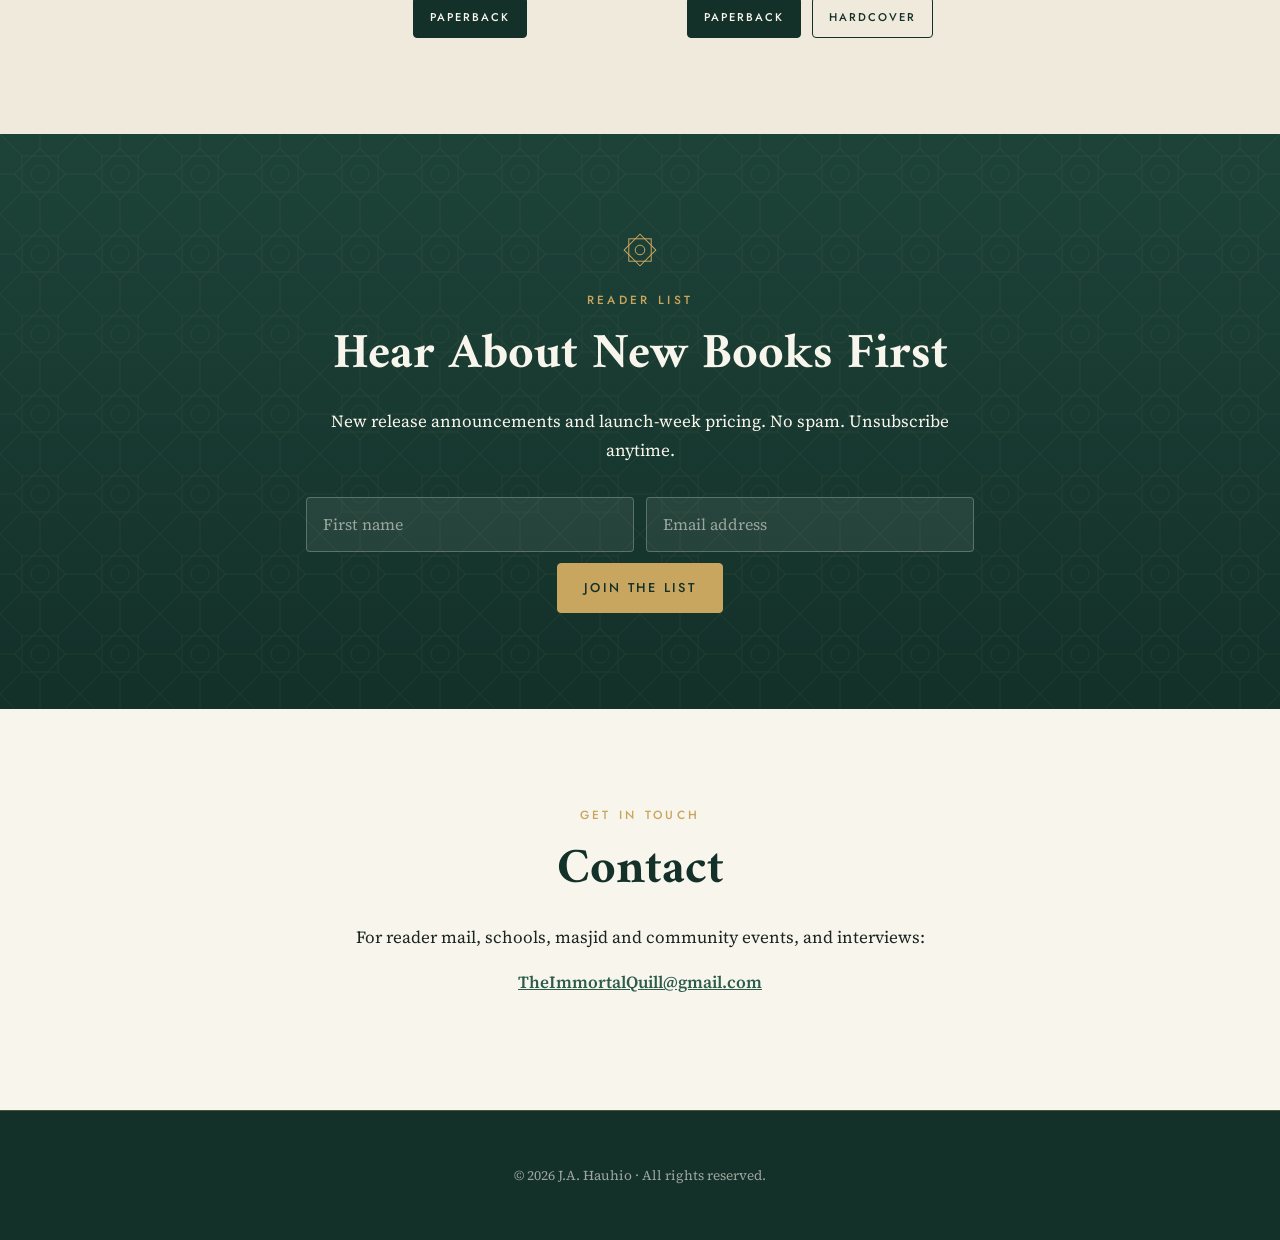
==== commit eaa4fd11: "Put the J.A. Hauhio name on the Islamic books site Adds the name to the title, header, covers, and f" ====
--- a/islamic/index.html
+++ b/islamic/index.html
@@ -3,14 +3,11 @@
 <head>
   <meta charset="UTF-8" />
   <meta name="viewport" content="width=device-width, initial-scale=1.0" />
-  <!-- AUTHOR NAME: once confirmed, replace "Islamic Fiction & Family Books" in the
-       <title>, the og:title, the header brand, and the footer with the author name,
-       and fill in data-author="" on each cover image. -->
-  <title>Islamic Fiction &amp; Family Books</title>
-  <meta name="description" content="Fiction of faith and witness from Gaza, and Islamic books for children and families." />
+  <title>J.A. Hauhio | Books of Faith, Witness &amp; Family</title>
+  <meta name="description" content="Books by J.A. Hauhio: fiction of faith and witness from Gaza, and Islamic books for children and families." />
 
   <meta property="og:type" content="website" />
-  <meta property="og:title" content="Islamic Fiction &amp; Family Books" />
+  <meta property="og:title" content="J.A. Hauhio | Books of Faith, Witness &amp; Family" />
   <meta property="og:description" content="Fiction of faith and witness from Gaza, and Islamic books for children and families." />
   <meta property="og:image" content="https://i.imgur.com/YKQDMRK.png" />
   <meta name="twitter:card" content="summary_large_image" />
@@ -35,7 +32,7 @@
 
   <header class="site-header">
     <div class="wrap header-inner">
-      <a href="#top" class="brand">Islamic Fiction &amp; Family Books</a>
+      <a href="#top" class="brand">J.A. Hauhio</a>
       <button class="nav-toggle" aria-expanded="false" aria-controls="site-nav" aria-label="Open menu">☰</button>
       <nav id="site-nav" class="site-nav">
         <a href="#novels">Novels</a>
@@ -50,17 +47,18 @@
     <section class="hero">
       <div class="wrap">
         <svg class="ornament" aria-hidden="true"><use href="#star8"/></svg>
-        <p class="eyebrow">Faith · Witness · Family</p>
+        <p class="eyebrow">J.A. Hauhio · Faith · Witness · Family</p>
         <h1>Stories of Faith and Witness</h1>
         <p class="hero-sub">Novels that carry the memory of Gaza, and books that help families pass down faith, character, and their own stories.</p>
         <div class="hero-nav">
           <a class="btn btn-gold btn-always" href="#novels">The Novels</a>
           <a class="btn btn-ghost btn-always" href="#family">For Children &amp; Families</a>
         </div>
+        <p class="hero-amazon"><a href="https://www.amazon.com/-/e/B0FGW54RT6" target="_blank" rel="noopener">See all J.A. Hauhio books on Amazon →</a></p>
         <div class="showcase" aria-hidden="true">
-          <div class="arch"><img src="https://i.imgur.com/YKQDMRK.png" alt="" width="400" height="600" data-title="The Olive Tree" data-author="" /></div>
-          <div class="arch"><img src="https://i.imgur.com/ClgyvnN.png" alt="" width="400" height="600" data-title="Amin, Layla, and the Water Cup" data-author="" /></div>
-          <div class="arch"><img src="https://i.imgur.com/OaZ8d5A.png" alt="" width="400" height="600" data-title="Angel" data-author="" /></div>
+          <div class="arch"><img src="https://i.imgur.com/YKQDMRK.png" alt="" width="400" height="600" data-title="The Olive Tree" data-author="J.A. Hauhio" /></div>
+          <div class="arch"><img src="https://i.imgur.com/ClgyvnN.png" alt="" width="400" height="600" data-title="Amin, Layla, and the Water Cup" data-author="J.A. Hauhio" /></div>
+          <div class="arch"><img src="https://i.imgur.com/OaZ8d5A.png" alt="" width="400" height="600" data-title="Angel" data-author="J.A. Hauhio" /></div>
         </div>
       </div>
     </section>
@@ -78,7 +76,7 @@
         </div>
         <div class="book-grid">
           <article class="book">
-            <div class="arch"><img src="https://i.imgur.com/YKQDMRK.png" alt="Cover of The Olive Tree" loading="lazy" width="400" height="600" data-title="The Olive Tree" data-author="" /></div>
+            <div class="arch"><img src="https://i.imgur.com/YKQDMRK.png" alt="Cover of The Olive Tree" loading="lazy" width="400" height="600" data-title="The Olive Tree" data-author="J.A. Hauhio" /></div>
             <div class="book-body">
               <p class="genre">Literary Fiction</p>
               <h3>The Olive Tree</h3>
@@ -92,7 +90,7 @@
           </article>
 
           <article class="book">
-            <div class="arch"><img src="https://i.imgur.com/OaZ8d5A.png" alt="Cover of Angel" loading="lazy" width="400" height="600" data-title="Angel" data-author="" /></div>
+            <div class="arch"><img src="https://i.imgur.com/OaZ8d5A.png" alt="Cover of Angel" loading="lazy" width="400" height="600" data-title="Angel" data-author="J.A. Hauhio" /></div>
             <div class="book-body">
               <p class="genre">Literary Fiction</p>
               <h3>Angel</h3>
@@ -106,7 +104,7 @@
           </article>
 
           <article class="book">
-            <div class="arch"><img src="https://i.imgur.com/GlwKwB4.png" alt="Cover of The Immortal Watcher" loading="lazy" width="400" height="600" data-title="The Immortal Watcher" data-author="" /></div>
+            <div class="arch"><img src="https://i.imgur.com/GlwKwB4.png" alt="Cover of The Immortal Watcher" loading="lazy" width="400" height="600" data-title="The Immortal Watcher" data-author="J.A. Hauhio" /></div>
             <div class="book-body">
               <p class="genre">Speculative Fiction</p>
               <h3>The Immortal Watcher</h3>
@@ -135,7 +133,7 @@
         </div>
         <div class="book-grid">
           <article class="book">
-            <div class="arch"><img src="https://i.imgur.com/ClgyvnN.png" alt="Cover of Amin, Layla, and the Water Cup" loading="lazy" width="400" height="600" data-title="Amin, Layla, and the Water Cup" data-author="" /></div>
+            <div class="arch"><img src="https://i.imgur.com/ClgyvnN.png" alt="Cover of Amin, Layla, and the Water Cup" loading="lazy" width="400" height="600" data-title="Amin, Layla, and the Water Cup" data-author="J.A. Hauhio" /></div>
             <div class="book-body">
               <p class="genre">Children's Picture Book</p>
               <h3>Amin, Layla, and the Water Cup</h3>
@@ -148,7 +146,7 @@
           </article>
 
           <article class="book">
-            <div class="arch"><img src="https://i.imgur.com/fB3rMBM.png" alt="Cover of Tell Me a Story of YOU" loading="lazy" width="400" height="600" data-title="Tell Me a Story of YOU" data-author="" /></div>
+            <div class="arch"><img src="https://i.imgur.com/fB3rMBM.png" alt="Cover of Tell Me a Story of YOU" loading="lazy" width="400" height="600" data-title="Tell Me a Story of YOU" data-author="J.A. Hauhio" /></div>
             <div class="book-body">
               <p class="genre">Guided Journal</p>
               <h3>Tell Me a Story of YOU</h3>
@@ -199,7 +197,7 @@
 
   <footer class="site-footer">
     <div class="wrap">
-      <p>&copy; <span id="year">2026</span> All rights reserved.</p>
+      <p>&copy; <span id="year">2026</span> J.A. Hauhio · All rights reserved.</p>
     </div>
   </footer>
 
--- a/css/islamic.css
+++ b/css/islamic.css
@@ -65,6 +65,8 @@
 .hero .wrap { position: relative; z-index: 1; }
 .hero h1 { font-size: clamp(2.6rem, 6.5vw, 4.8rem); margin-bottom: .3em; }
 .hero-sub { max-width: 620px; margin: 0 auto; font-size: 1.15rem; color: rgba(248,245,236,.85); }
+.hero-amazon { margin: 1.25rem 0 0; }
+.hero-amazon a { font-family: var(--sans); font-size: .78rem; letter-spacing: .16em; text-transform: uppercase; color: var(--gold-soft); text-decoration: none; border-bottom: 1px solid rgba(230,211,163,.4); }
 .hero-nav { display: flex; justify-content: center; flex-wrap: wrap; gap: .7rem; margin: 2rem 0 0; }
 
 /* Showcase of arch-framed covers rising from the bottom of the hero */
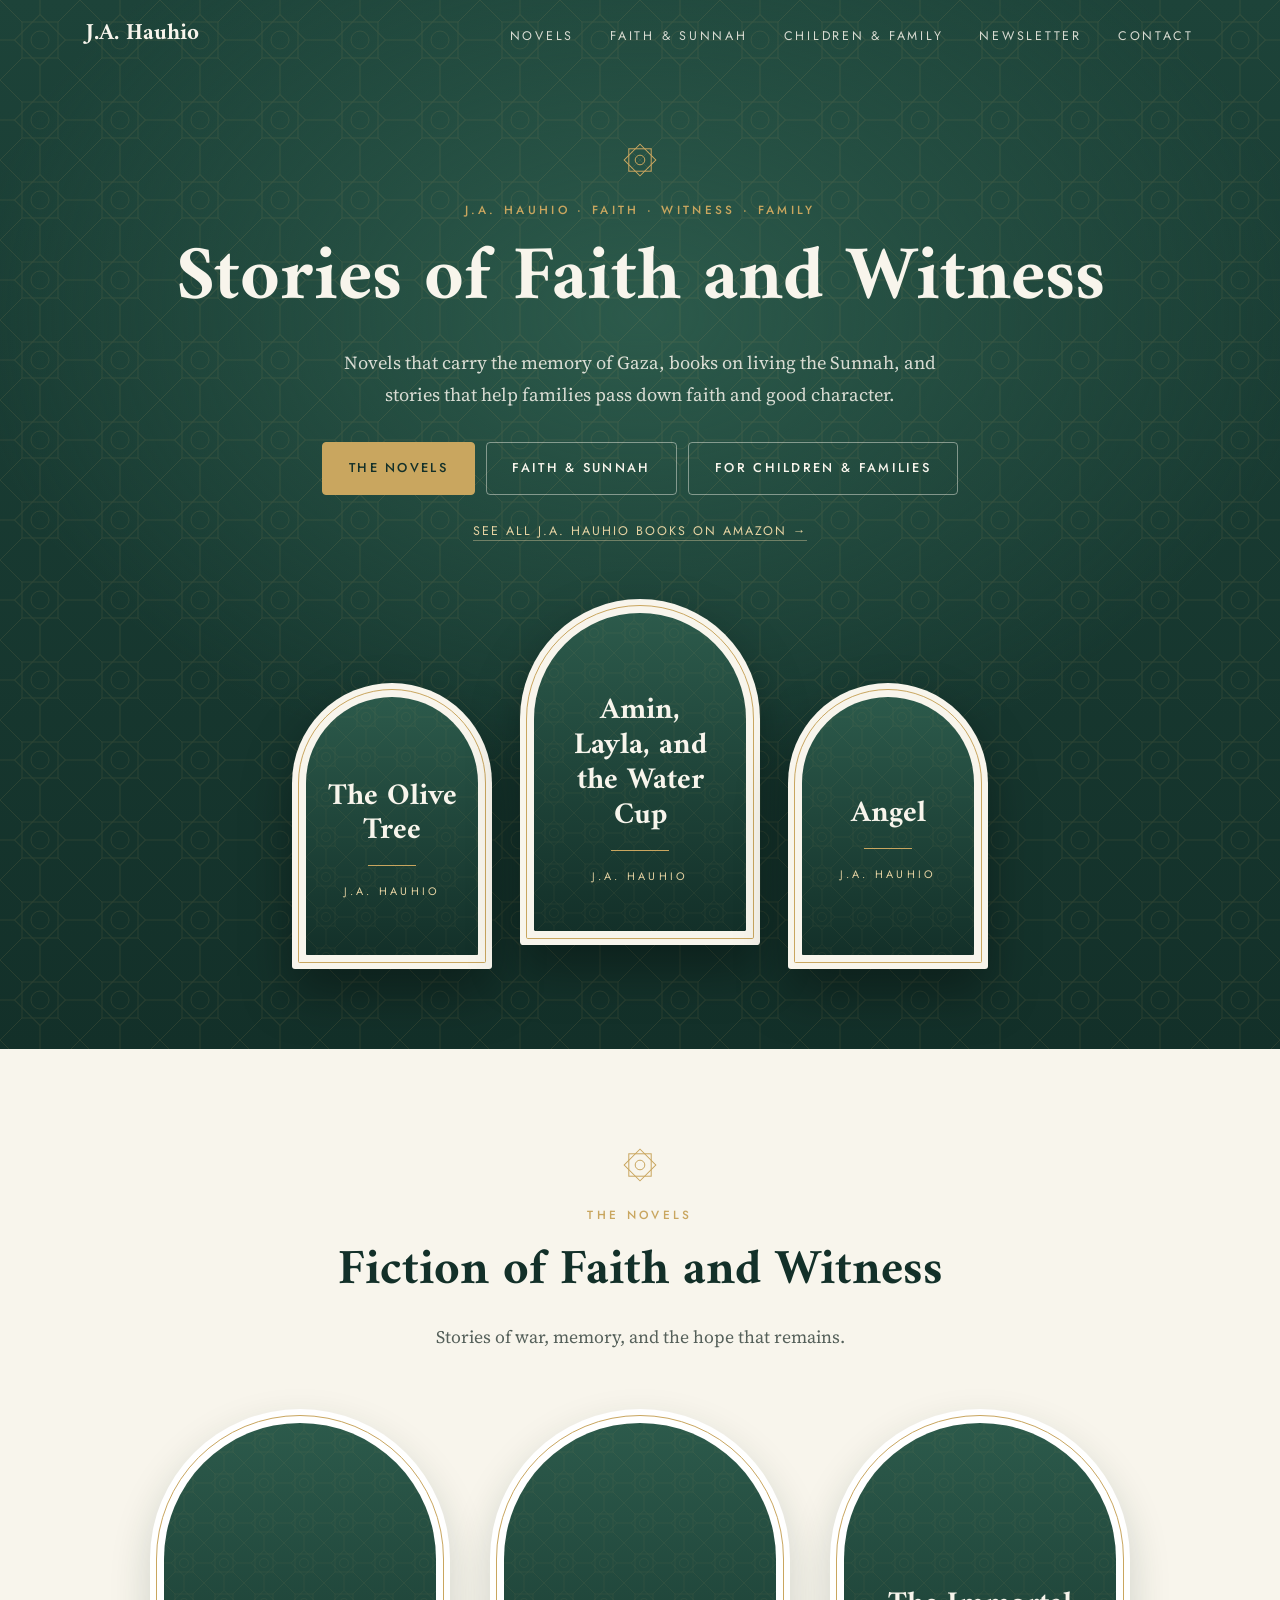
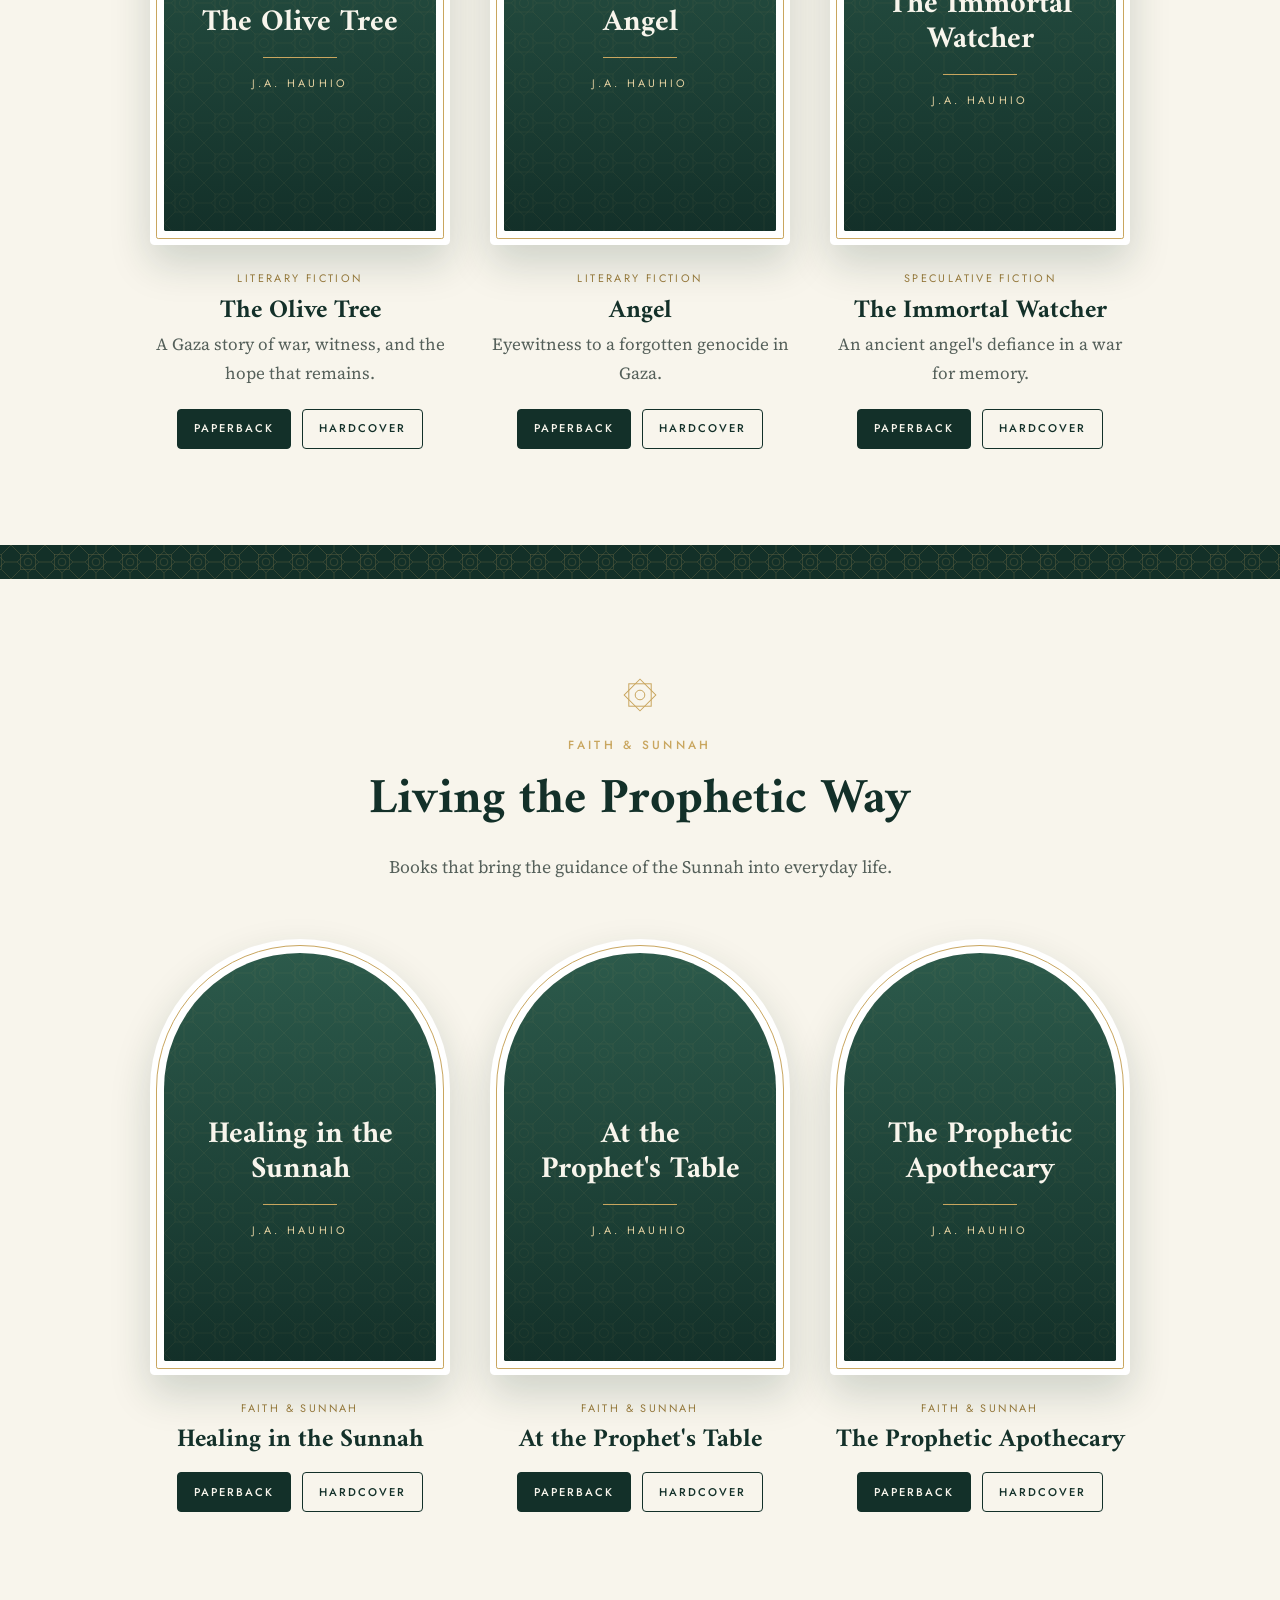
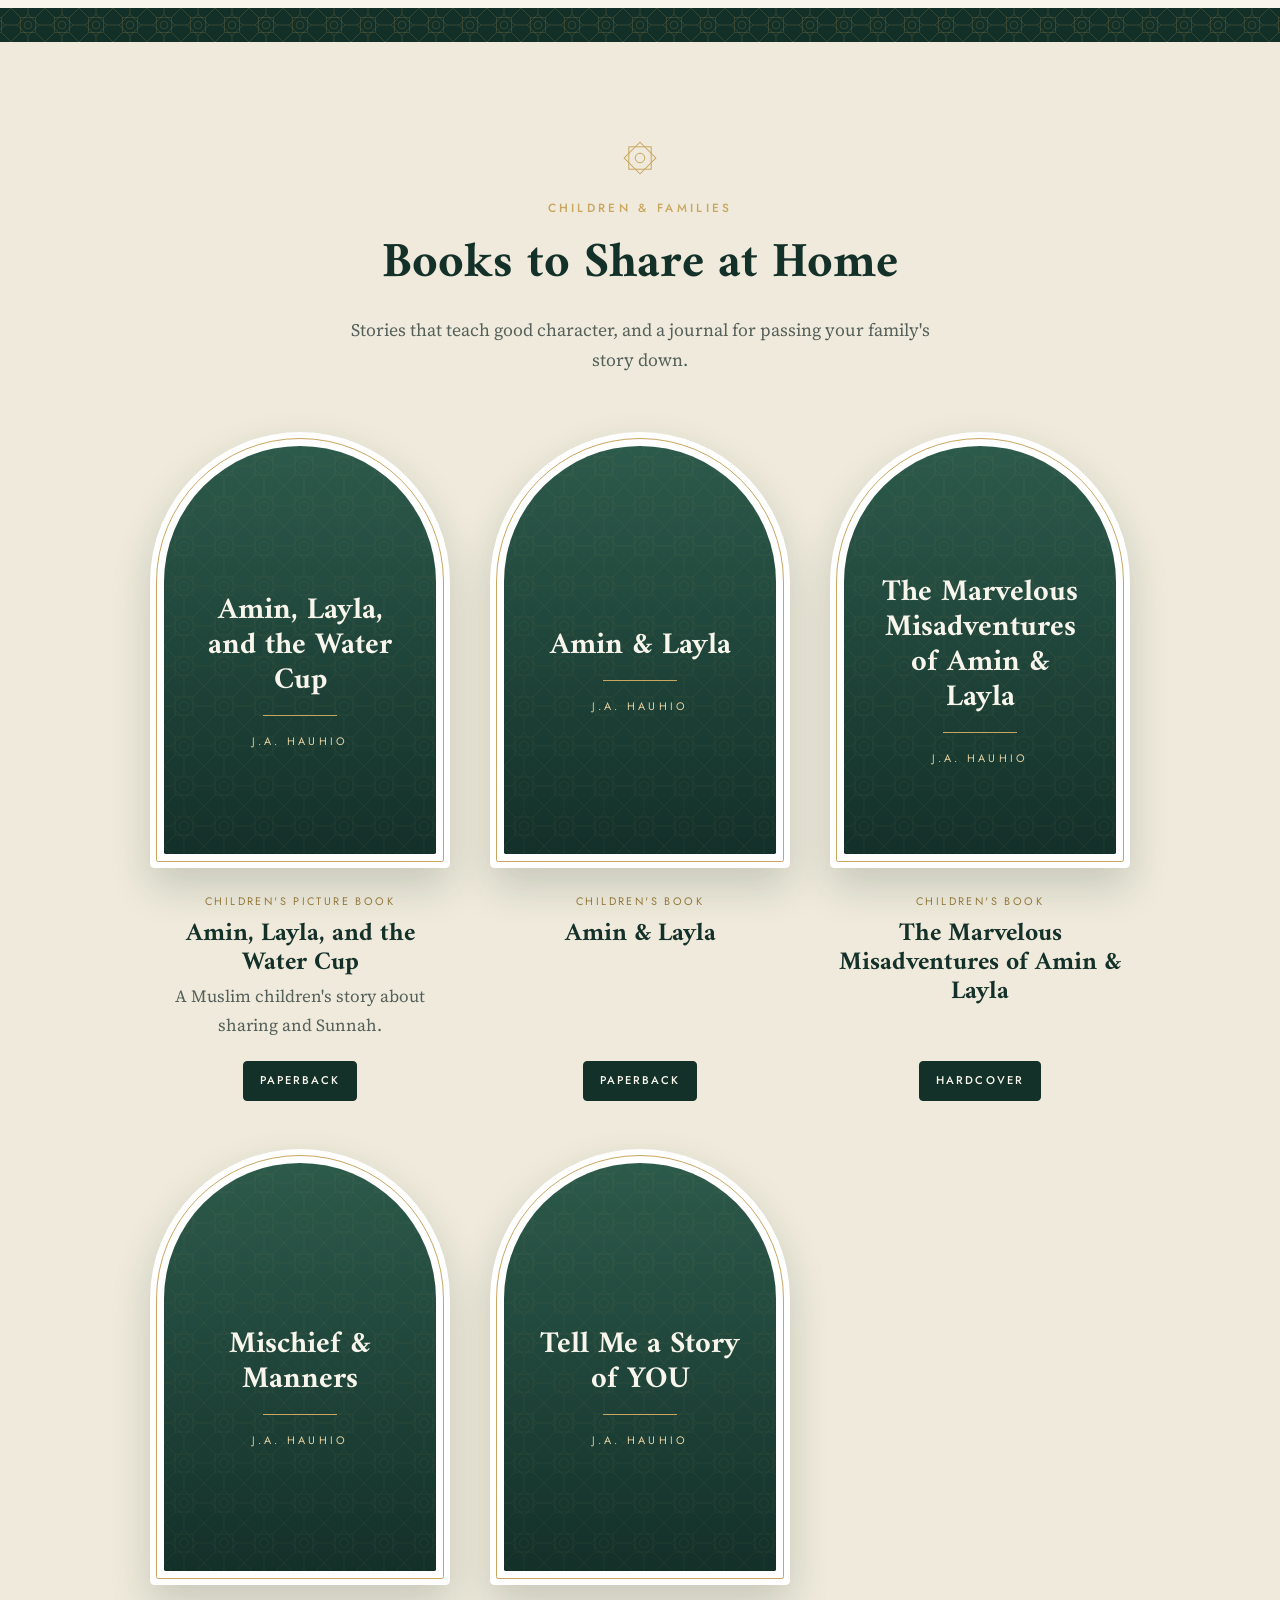
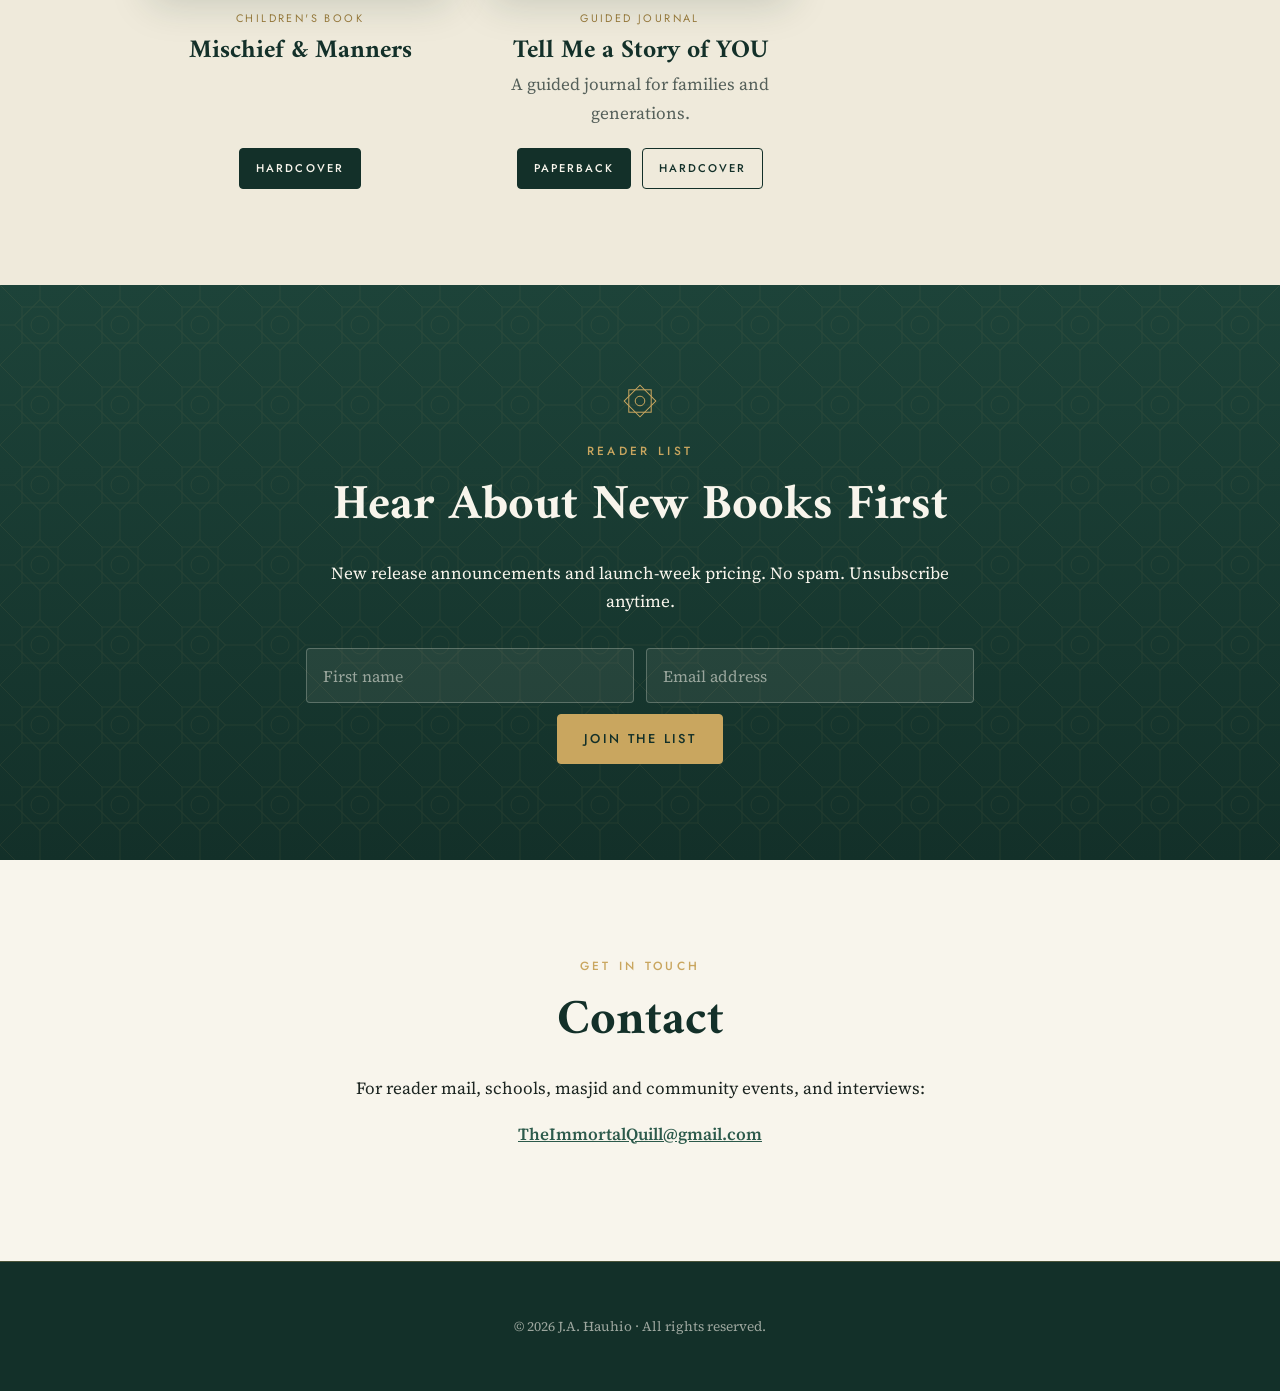
==== commit d12ad6fa: "Add six more J.A. Hauhio titles New Faith & Sunnah section (Healing in the Sunnah, At the Prophet's " ====
--- a/islamic/index.html
+++ b/islamic/index.html
@@ -36,6 +36,7 @@
       <button class="nav-toggle" aria-expanded="false" aria-controls="site-nav" aria-label="Open menu">☰</button>
       <nav id="site-nav" class="site-nav">
         <a href="#novels">Novels</a>
+        <a href="#sunnah">Faith &amp; Sunnah</a>
         <a href="#family">Children &amp; Family</a>
         <a href="#newsletter">Newsletter</a>
         <a href="#contact">Contact</a>
@@ -49,9 +50,10 @@
         <svg class="ornament" aria-hidden="true"><use href="#star8"/></svg>
         <p class="eyebrow">J.A. Hauhio · Faith · Witness · Family</p>
         <h1>Stories of Faith and Witness</h1>
-        <p class="hero-sub">Novels that carry the memory of Gaza, and books that help families pass down faith, character, and their own stories.</p>
+        <p class="hero-sub">Novels that carry the memory of Gaza, books on living the Sunnah, and stories that help families pass down faith and good character.</p>
         <div class="hero-nav">
           <a class="btn btn-gold btn-always" href="#novels">The Novels</a>
+          <a class="btn btn-ghost btn-always" href="#sunnah">Faith &amp; Sunnah</a>
           <a class="btn btn-ghost btn-always" href="#family">For Children &amp; Families</a>
         </div>
         <p class="hero-amazon"><a href="https://www.amazon.com/-/e/B0FGW54RT6" target="_blank" rel="noopener">See all J.A. Hauhio books on Amazon →</a></p>
@@ -122,6 +124,62 @@
 
     <div class="pattern-band" aria-hidden="true"></div>
 
+    <!-- ============ FAITH & SUNNAH ============
+         Cover images: save as images/covers/<name>.jpg using the file name in each src below.
+         Until then, a designed title card shows in place of the cover. -->
+    <section id="sunnah" class="section">
+      <div class="wrap">
+        <div class="section-head">
+          <svg class="ornament" aria-hidden="true"><use href="#star8"/></svg>
+          <p class="eyebrow">Faith &amp; Sunnah</p>
+          <h2 class="section-title">Living the Prophetic Way</h2>
+          <p class="section-intro">Books that bring the guidance of the Sunnah into everyday life.</p>
+        </div>
+        <div class="book-grid">
+          <article class="book">
+            <div class="arch"><img src="../images/covers/healing-in-the-sunnah.jpg" alt="Cover of Healing in the Sunnah" loading="lazy" width="400" height="600" data-title="Healing in the Sunnah" data-author="J.A. Hauhio" /></div>
+            <div class="book-body">
+              <p class="genre">Faith &amp; Sunnah</p>
+              <h3>Healing in the Sunnah</h3>
+              <!-- Add a one-line description here: <p>...</p> -->
+              <div class="buy-row">
+                <a class="btn btn-primary btn-sm" href="https://www.amazon.com/dp/B0HLPTDR39" data-store="amazon">Paperback</a>
+                <a class="btn btn-secondary btn-sm" href="https://www.amazon.com/dp/B0HLPWQSQ2" data-store="amazon">Hardcover</a>
+              </div>
+            </div>
+          </article>
+
+          <article class="book">
+            <div class="arch"><img src="../images/covers/at-the-prophets-table.jpg" alt="Cover of At the Prophet's Table" loading="lazy" width="400" height="600" data-title="At the Prophet's Table" data-author="J.A. Hauhio" /></div>
+            <div class="book-body">
+              <p class="genre">Faith &amp; Sunnah</p>
+              <h3>At the Prophet's Table</h3>
+              <!-- Add a one-line description here: <p>...</p> -->
+              <div class="buy-row">
+                <a class="btn btn-primary btn-sm" href="https://www.amazon.com/dp/B0HLPXQXQ5" data-store="amazon">Paperback</a>
+                <a class="btn btn-secondary btn-sm" href="https://www.amazon.com/dp/B0HLPNHK1H" data-store="amazon">Hardcover</a>
+              </div>
+            </div>
+          </article>
+
+          <article class="book">
+            <div class="arch"><img src="../images/covers/the-prophetic-apothecary.jpg" alt="Cover of The Prophetic Apothecary" loading="lazy" width="400" height="600" data-title="The Prophetic Apothecary" data-author="J.A. Hauhio" /></div>
+            <div class="book-body">
+              <p class="genre">Faith &amp; Sunnah</p>
+              <h3>The Prophetic Apothecary</h3>
+              <!-- Add a one-line description here: <p>...</p> -->
+              <div class="buy-row">
+                <a class="btn btn-primary btn-sm" href="https://www.amazon.com/dp/B0HKWT6285" data-store="amazon">Paperback</a>
+                <a class="btn btn-secondary btn-sm" href="https://www.amazon.com/dp/B0HKZGDXJK" data-store="amazon">Hardcover</a>
+              </div>
+            </div>
+          </article>
+        </div>
+      </div>
+    </section>
+
+    <div class="pattern-band" aria-hidden="true"></div>
+
     <!-- ============ CHILDREN & FAMILY ============ -->
     <section id="family" class="section section-alt">
       <div class="wrap">
@@ -141,6 +199,42 @@
               <div class="buy-row">
                 <a class="btn btn-primary btn-sm" href="https://www.amazon.com/dp/B0F8X6ZSKS" data-store="amazon">Paperback</a>
                 <a class="btn btn-secondary btn-sm" href="#" data-store="direct">Buy Direct</a>
+              </div>
+            </div>
+          </article>
+
+          <article class="book">
+            <div class="arch"><img src="../images/covers/amin-and-layla.jpg" alt="Cover of Amin &amp; Layla" loading="lazy" width="400" height="600" data-title="Amin &amp; Layla" data-author="J.A. Hauhio" /></div>
+            <div class="book-body">
+              <p class="genre">Children's Book</p>
+              <h3>Amin &amp; Layla</h3>
+              <!-- Add a one-line description here: <p>...</p> -->
+              <div class="buy-row">
+                <a class="btn btn-primary btn-sm" href="https://www.amazon.com/dp/B0HKZ5SRWT" data-store="amazon">Paperback</a>
+              </div>
+            </div>
+          </article>
+
+          <article class="book">
+            <div class="arch"><img src="../images/covers/marvelous-misadventures-of-amin-and-layla.jpg" alt="Cover of The Marvelous Misadventures of Amin &amp; Layla" loading="lazy" width="400" height="600" data-title="The Marvelous Misadventures of Amin &amp; Layla" data-author="J.A. Hauhio" /></div>
+            <div class="book-body">
+              <p class="genre">Children's Book</p>
+              <h3>The Marvelous Misadventures of Amin &amp; Layla</h3>
+              <!-- Add a one-line description here: <p>...</p> -->
+              <div class="buy-row">
+                <a class="btn btn-primary btn-sm" href="https://www.amazon.com/dp/B0FFHJLJQD" data-store="amazon">Hardcover</a>
+              </div>
+            </div>
+          </article>
+
+          <article class="book">
+            <div class="arch"><img src="../images/covers/mischief-and-manners.jpg" alt="Cover of Mischief &amp; Manners" loading="lazy" width="400" height="600" data-title="Mischief &amp; Manners" data-author="J.A. Hauhio" /></div>
+            <div class="book-body">
+              <p class="genre">Children's Book</p>
+              <h3>Mischief &amp; Manners</h3>
+              <!-- Add a one-line description here: <p>...</p> -->
+              <div class="buy-row">
+                <a class="btn btn-primary btn-sm" href="https://www.amazon.com/dp/B0FFB9DTNC" data-store="amazon">Hardcover</a>
               </div>
             </div>
           </article>
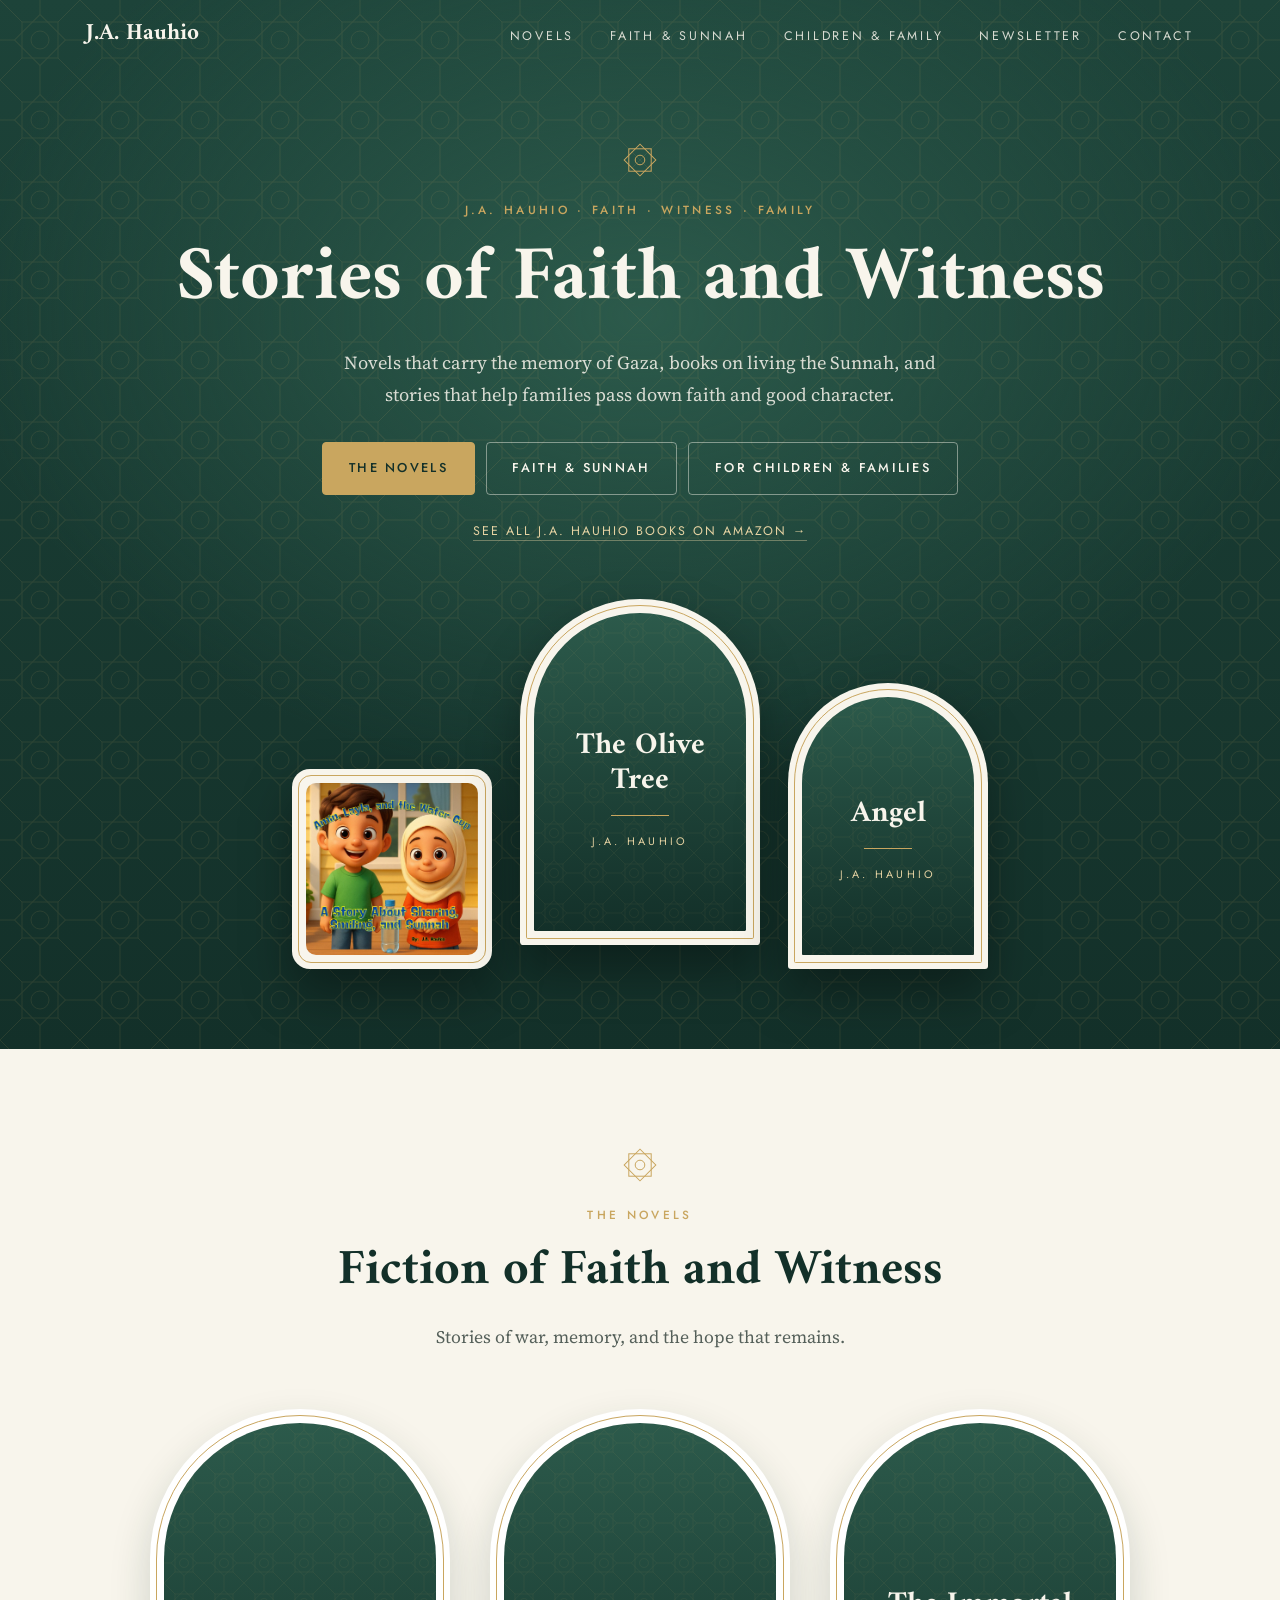
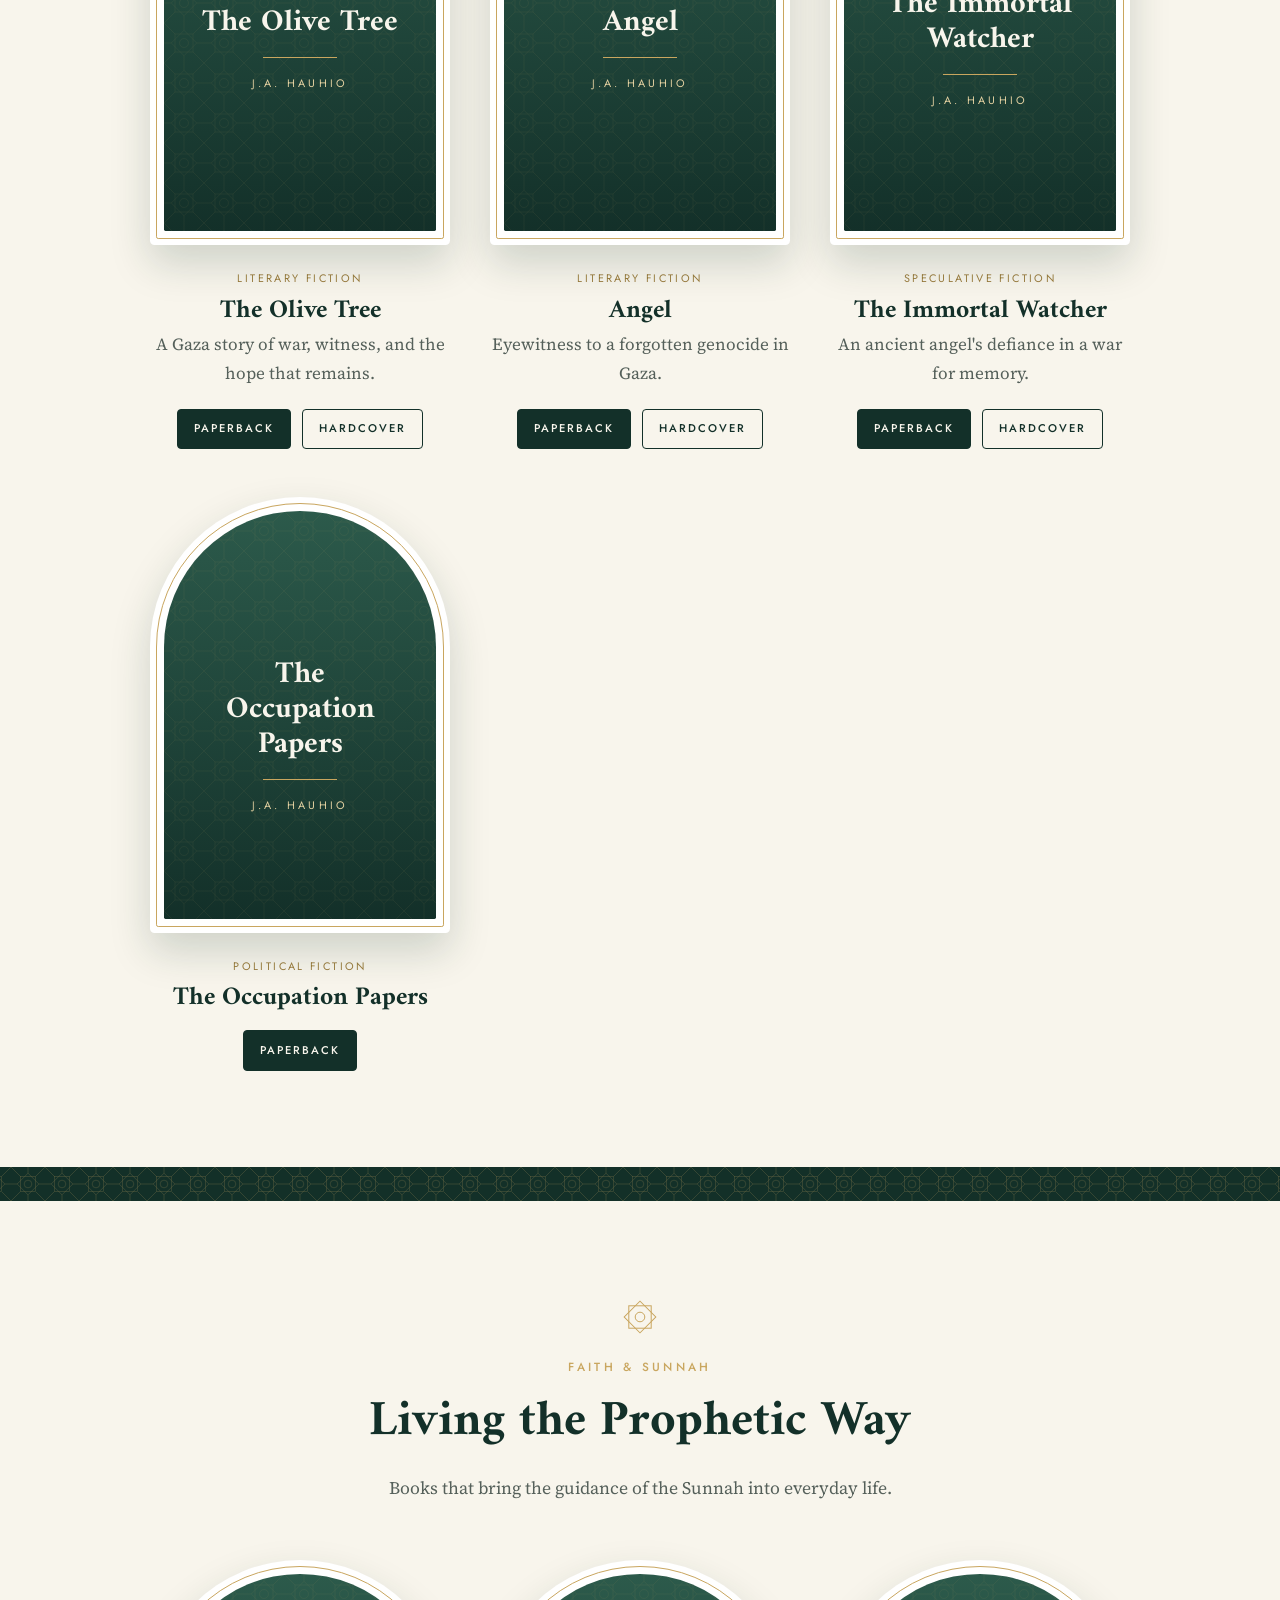
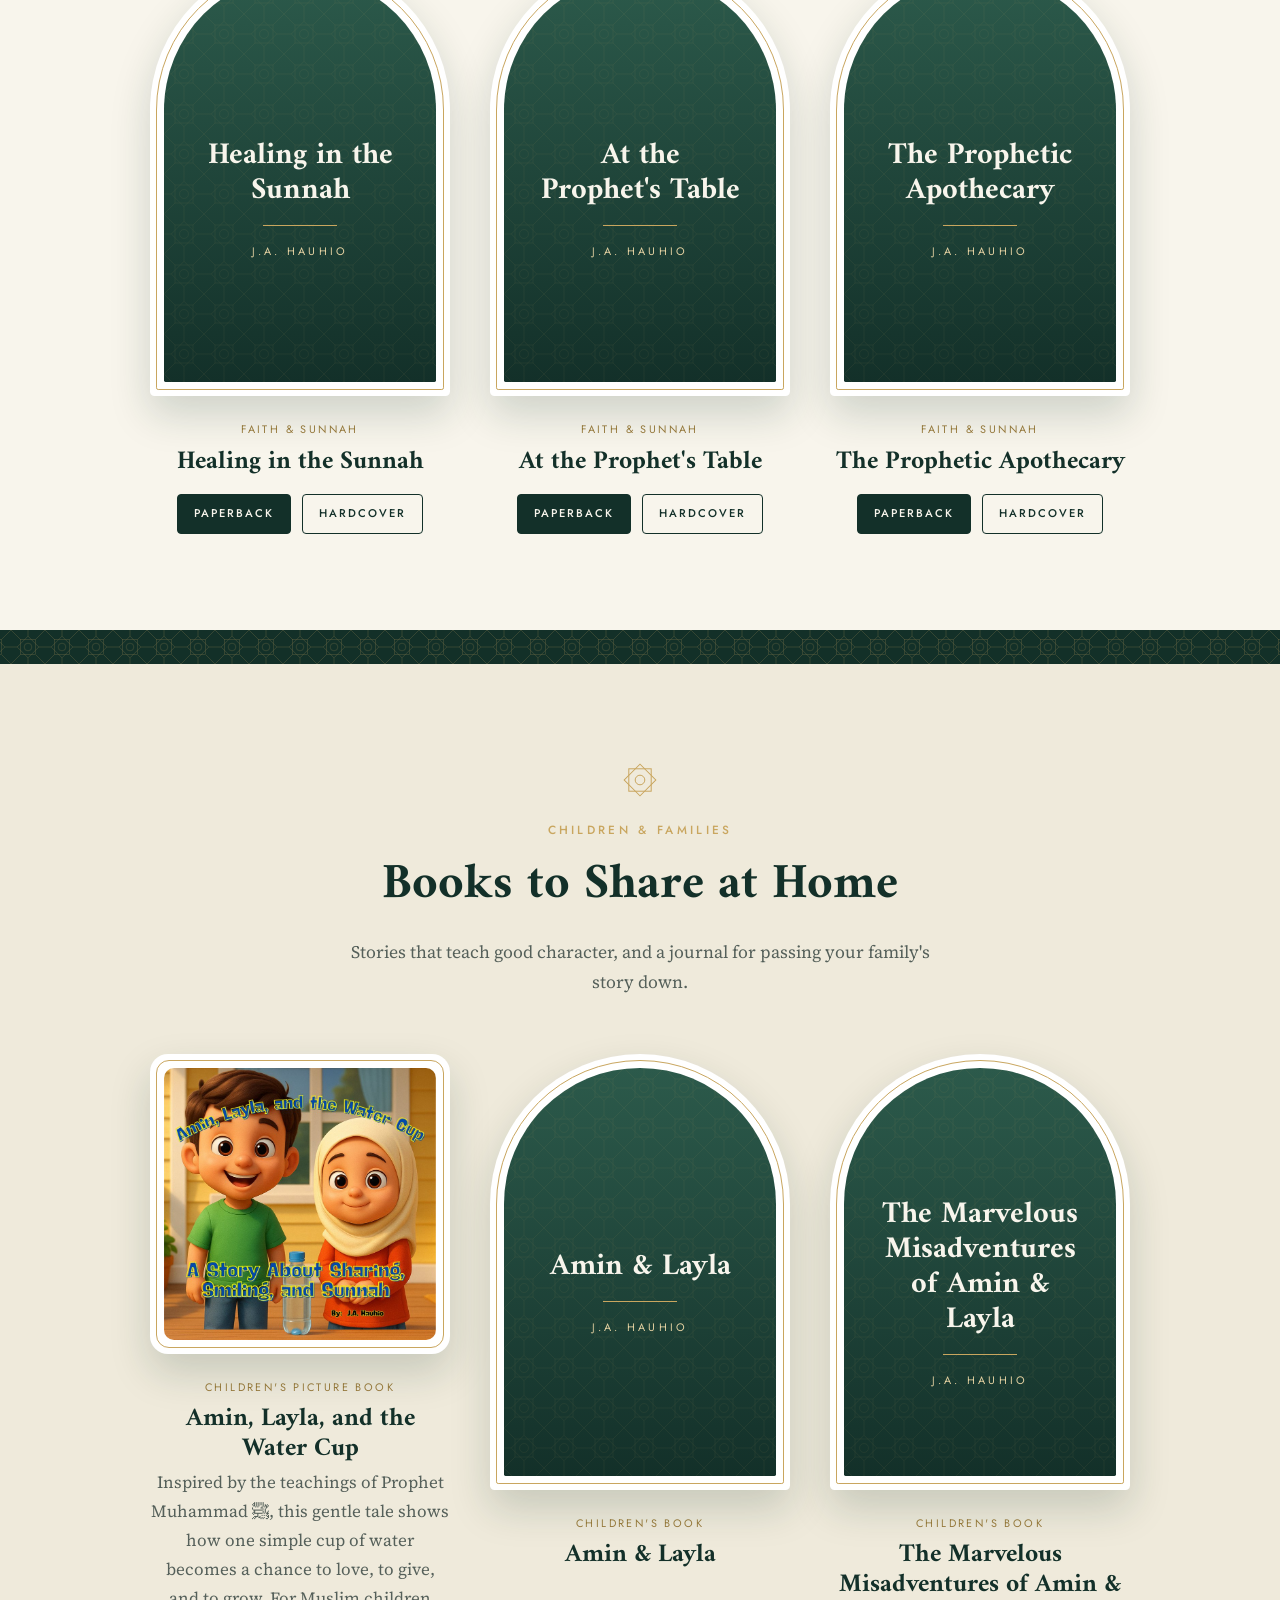
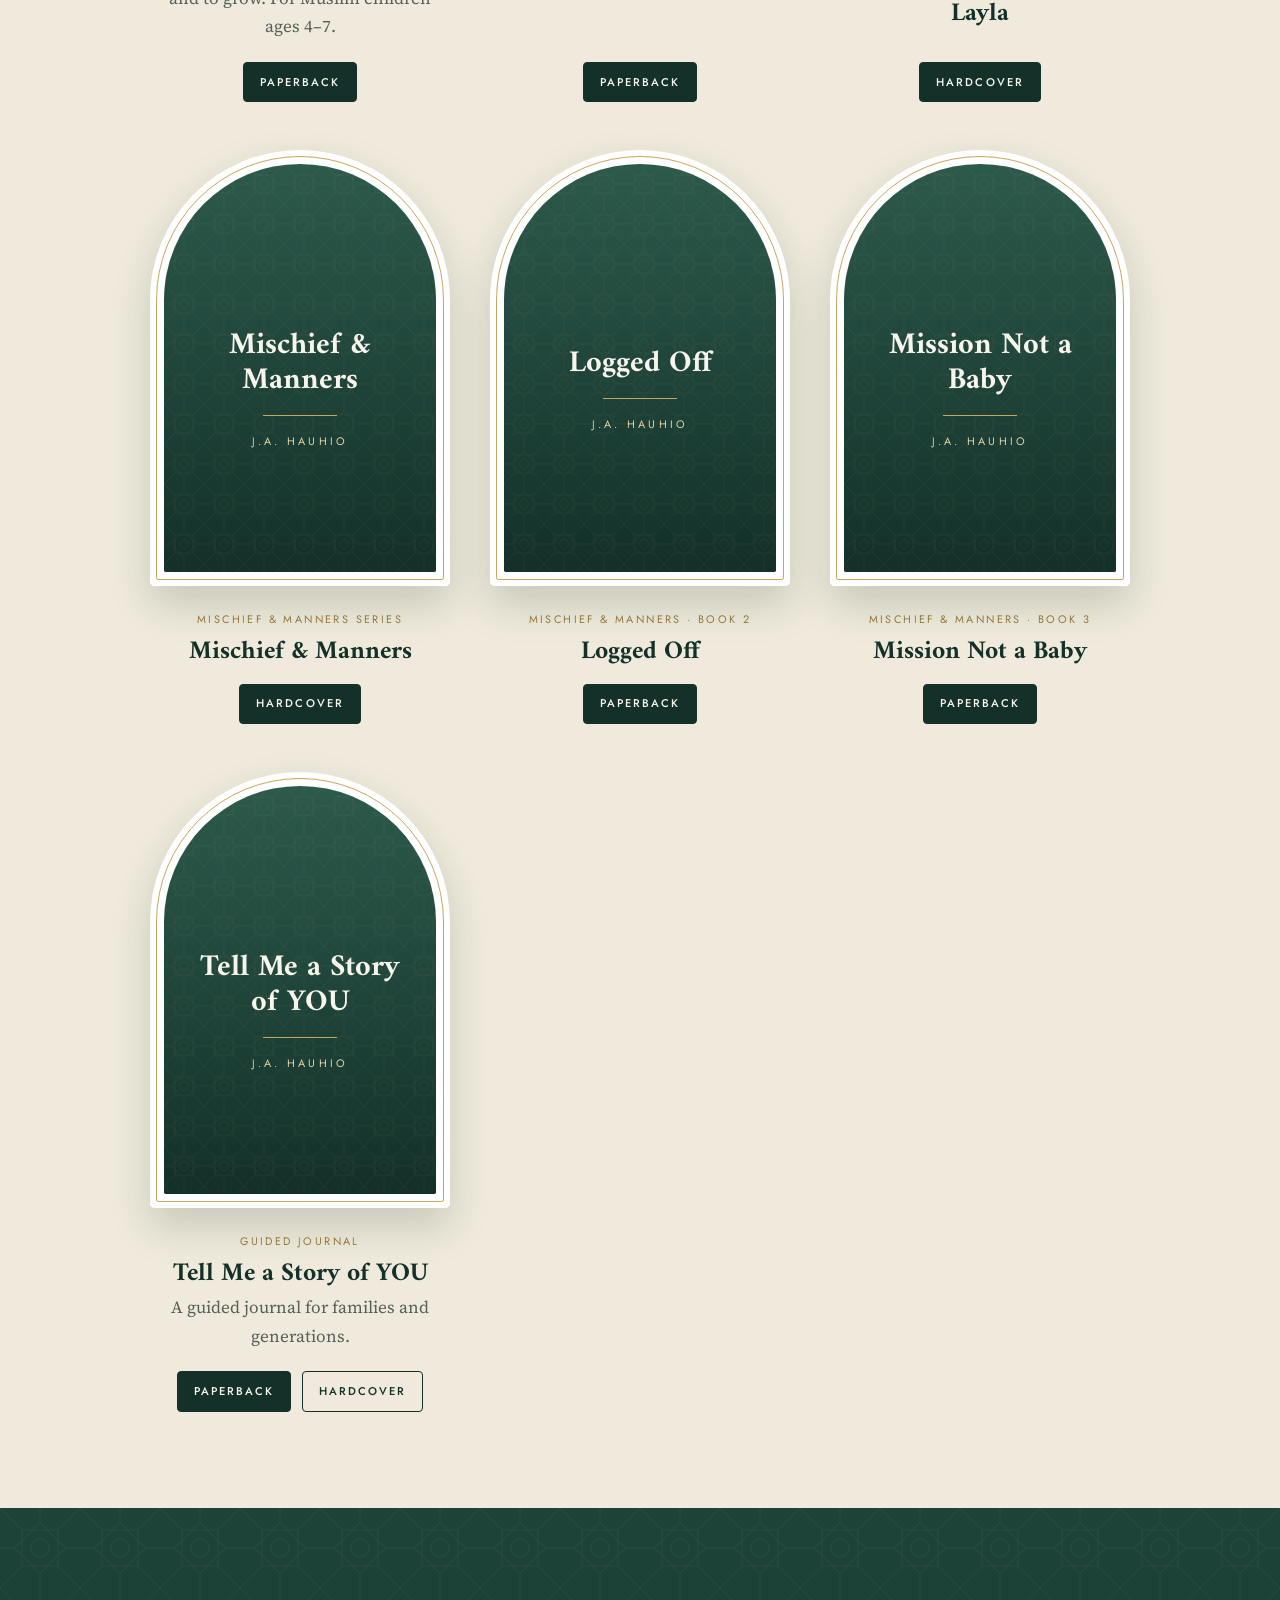
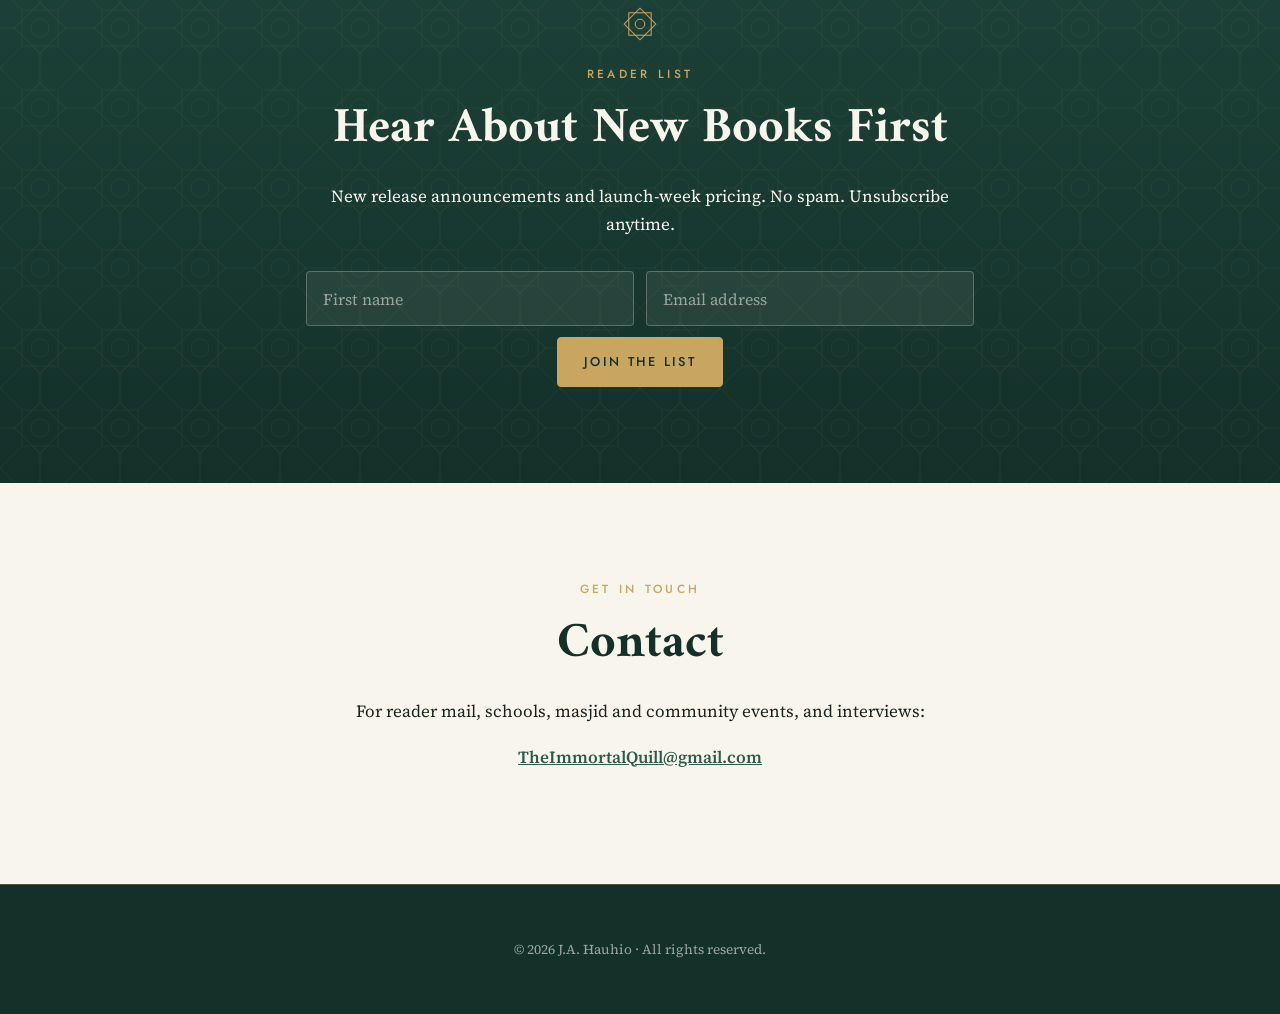
==== commit e8ee9bf1: "Add real Water Cup cover and three more J.A. Hauhio titles Front cover cropped from the Drive wrapar" ====
--- a/islamic/index.html
+++ b/islamic/index.html
@@ -58,8 +58,8 @@
         </div>
         <p class="hero-amazon"><a href="https://www.amazon.com/-/e/B0FGW54RT6" target="_blank" rel="noopener">See all J.A. Hauhio books on Amazon →</a></p>
         <div class="showcase" aria-hidden="true">
+          <div class="arch"><img class="square" src="../images/covers/amin-layla-and-the-water-cup.jpg" alt="" width="800" height="800" data-title="Amin, Layla, and the Water Cup" data-author="J.A. Hauhio" /></div>
           <div class="arch"><img src="https://i.imgur.com/YKQDMRK.png" alt="" width="400" height="600" data-title="The Olive Tree" data-author="J.A. Hauhio" /></div>
-          <div class="arch"><img src="https://i.imgur.com/ClgyvnN.png" alt="" width="400" height="600" data-title="Amin, Layla, and the Water Cup" data-author="J.A. Hauhio" /></div>
           <div class="arch"><img src="https://i.imgur.com/OaZ8d5A.png" alt="" width="400" height="600" data-title="Angel" data-author="J.A. Hauhio" /></div>
         </div>
       </div>
@@ -118,6 +118,18 @@
               </div>
             </div>
           </article>
+
+          <article class="book">
+            <div class="arch"><img src="../images/covers/the-occupation-papers.jpg" alt="Cover of The Occupation Papers" loading="lazy" width="400" height="600" data-title="The Occupation Papers" data-author="J.A. Hauhio" /></div>
+            <div class="book-body">
+              <p class="genre">Political Fiction</p>
+              <h3>The Occupation Papers</h3>
+              <!-- Add a one-line description here: <p>...</p> -->
+              <div class="buy-row">
+                <a class="btn btn-primary btn-sm" href="https://www.amazon.com/dp/B0HKF6CHR1" data-store="amazon">Paperback</a>
+              </div>
+            </div>
+          </article>
         </div>
       </div>
     </section>
@@ -191,11 +203,11 @@
         </div>
         <div class="book-grid">
           <article class="book">
-            <div class="arch"><img src="https://i.imgur.com/ClgyvnN.png" alt="Cover of Amin, Layla, and the Water Cup" loading="lazy" width="400" height="600" data-title="Amin, Layla, and the Water Cup" data-author="J.A. Hauhio" /></div>
+            <div class="arch"><img class="square" src="../images/covers/amin-layla-and-the-water-cup.jpg" alt="Cover of Amin, Layla, and the Water Cup" loading="lazy" width="800" height="800" data-title="Amin, Layla, and the Water Cup" data-author="J.A. Hauhio" /></div>
             <div class="book-body">
               <p class="genre">Children's Picture Book</p>
               <h3>Amin, Layla, and the Water Cup</h3>
-              <p>A Muslim children's story about sharing and Sunnah.</p>
+              <p>Inspired by the teachings of Prophet Muhammad ﷺ, this gentle tale shows how one simple cup of water becomes a chance to love, to give, and to grow. For Muslim children ages 4–7.</p>
               <div class="buy-row">
                 <a class="btn btn-primary btn-sm" href="https://www.amazon.com/dp/B0F8X6ZSKS" data-store="amazon">Paperback</a>
                 <a class="btn btn-secondary btn-sm" href="#" data-store="direct">Buy Direct</a>
@@ -230,11 +242,35 @@
           <article class="book">
             <div class="arch"><img src="../images/covers/mischief-and-manners.jpg" alt="Cover of Mischief &amp; Manners" loading="lazy" width="400" height="600" data-title="Mischief &amp; Manners" data-author="J.A. Hauhio" /></div>
             <div class="book-body">
-              <p class="genre">Children's Book</p>
+              <p class="genre">Mischief &amp; Manners Series</p>
               <h3>Mischief &amp; Manners</h3>
               <!-- Add a one-line description here: <p>...</p> -->
               <div class="buy-row">
                 <a class="btn btn-primary btn-sm" href="https://www.amazon.com/dp/B0FFB9DTNC" data-store="amazon">Hardcover</a>
+              </div>
+            </div>
+          </article>
+
+          <article class="book">
+            <div class="arch"><img src="../images/covers/logged-off.jpg" alt="Cover of Logged Off" loading="lazy" width="400" height="600" data-title="Logged Off" data-author="J.A. Hauhio" /></div>
+            <div class="book-body">
+              <p class="genre">Mischief &amp; Manners · Book 2</p>
+              <h3>Logged Off</h3>
+              <!-- Add a one-line description here: <p>...</p> -->
+              <div class="buy-row">
+                <a class="btn btn-primary btn-sm" href="https://www.amazon.com/dp/B0HKCS5QTD" data-store="amazon">Paperback</a>
+              </div>
+            </div>
+          </article>
+
+          <article class="book">
+            <div class="arch"><img src="../images/covers/mission-not-a-baby.jpg" alt="Cover of Mission Not a Baby" loading="lazy" width="400" height="600" data-title="Mission Not a Baby" data-author="J.A. Hauhio" /></div>
+            <div class="book-body">
+              <p class="genre">Mischief &amp; Manners · Book 3</p>
+              <h3>Mission Not a Baby</h3>
+              <!-- Add a one-line description here: <p>...</p> -->
+              <div class="buy-row">
+                <a class="btn btn-primary btn-sm" href="https://www.amazon.com/dp/B0HKFDL68R" data-store="amazon">Paperback</a>
               </div>
             </div>
           </article>
--- a/css/islamic.css
+++ b/css/islamic.css
@@ -77,7 +77,12 @@
 /* Arch (mihrab) frame used around covers */
 .arch { position: relative; padding: 14px; border-radius: 200px 200px 6px 6px; background: var(--ivory); box-shadow: 0 24px 50px rgba(0,0,0,.35); }
 .arch::after { content: ""; position: absolute; inset: 6px; border: 1px solid var(--gold); border-radius: 194px 194px 3px 3px; pointer-events: none; }
-.arch img, .arch .cover-fallback { width: 100%; aspect-ratio: 2 / 3; object-fit: cover; border-radius: 186px 186px 2px 2px; }
+.arch img, .arch .cover-fallback { width: 100%; height: auto; aspect-ratio: 2 / 3; object-fit: cover; border-radius: 186px 186px 2px 2px; }
+.arch img.square { aspect-ratio: 1 / 1; }
+/* Square picture-book covers get a rounded frame so the arch doesn't clip their titles */
+.arch:has(img.square) { border-radius: 18px; }
+.arch:has(img.square)::after { border-radius: 13px; }
+.arch img.square { border-radius: 10px; }
 
 /* ===== Pattern divider ===== */
 .pattern-band { height: 34px; background-color: var(--green); background-image: var(--pattern); background-size: 34px; background-position: center; opacity: 1; position: relative; }
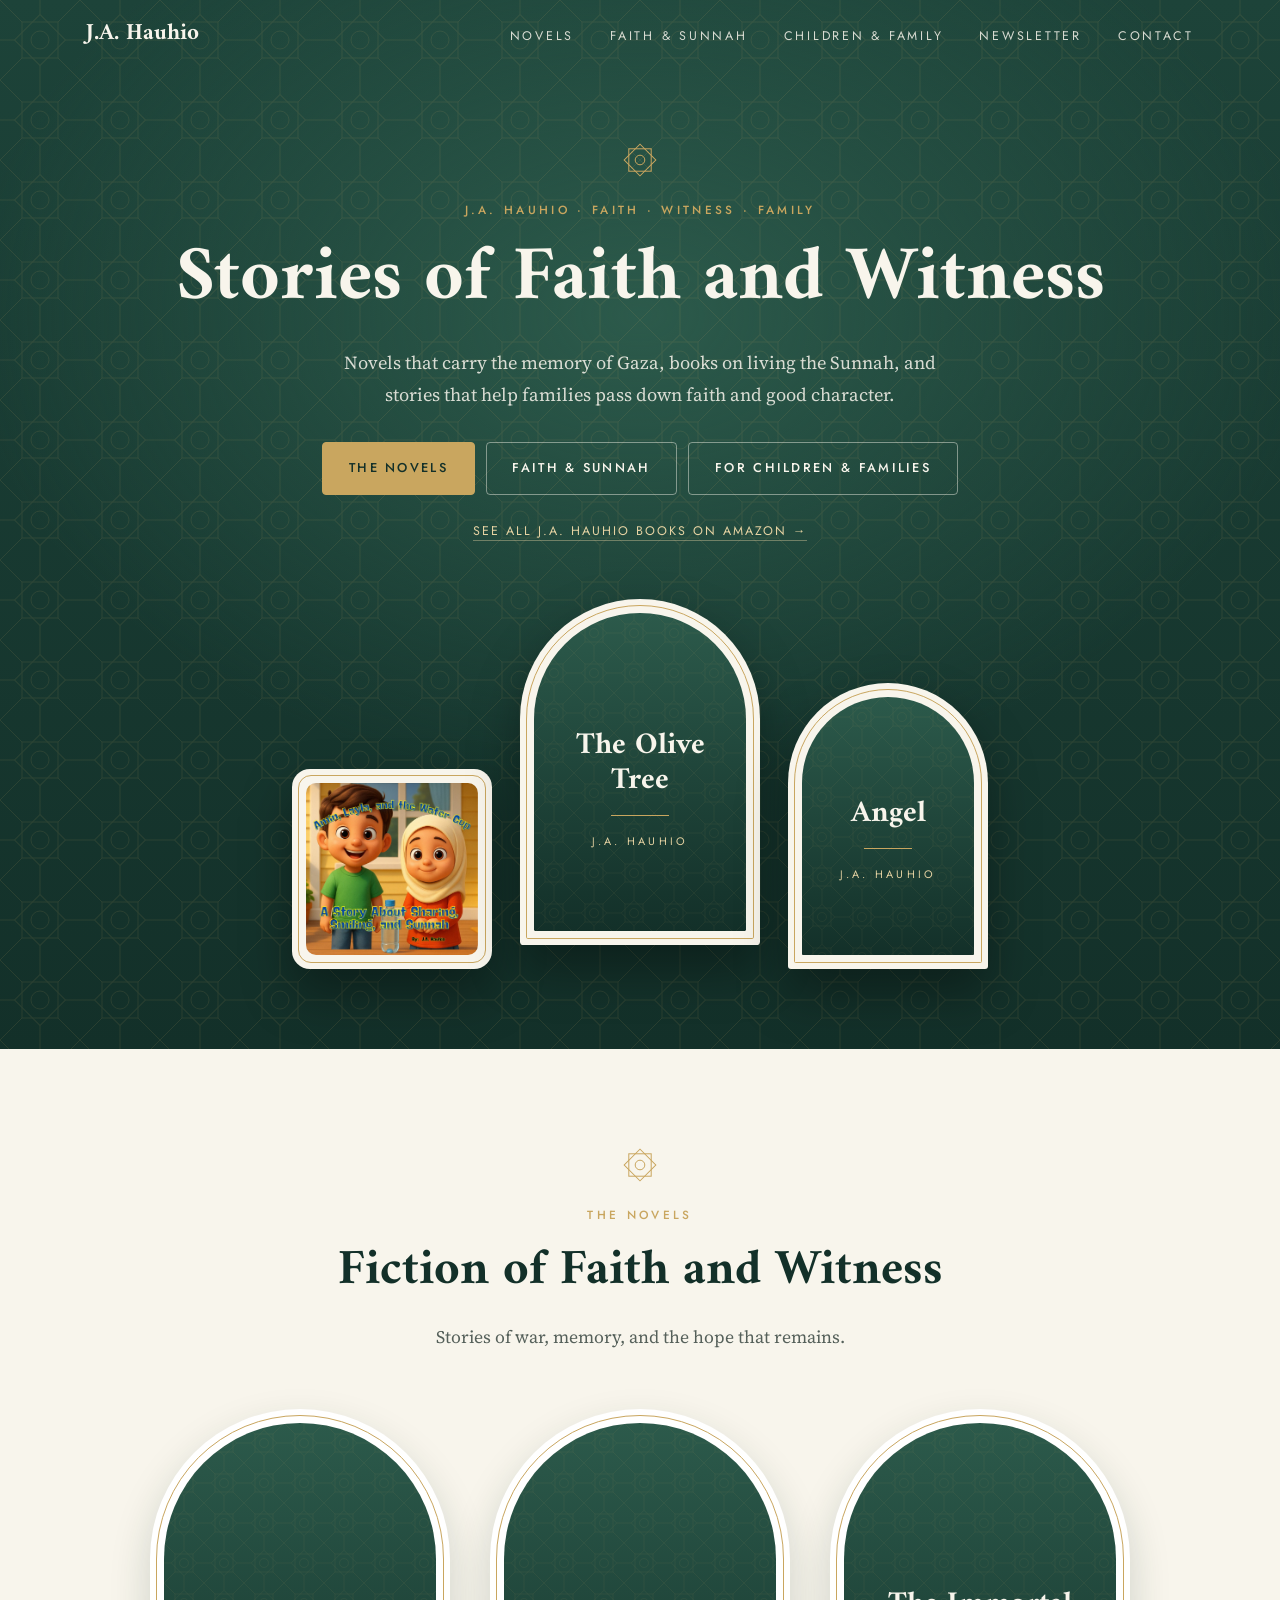
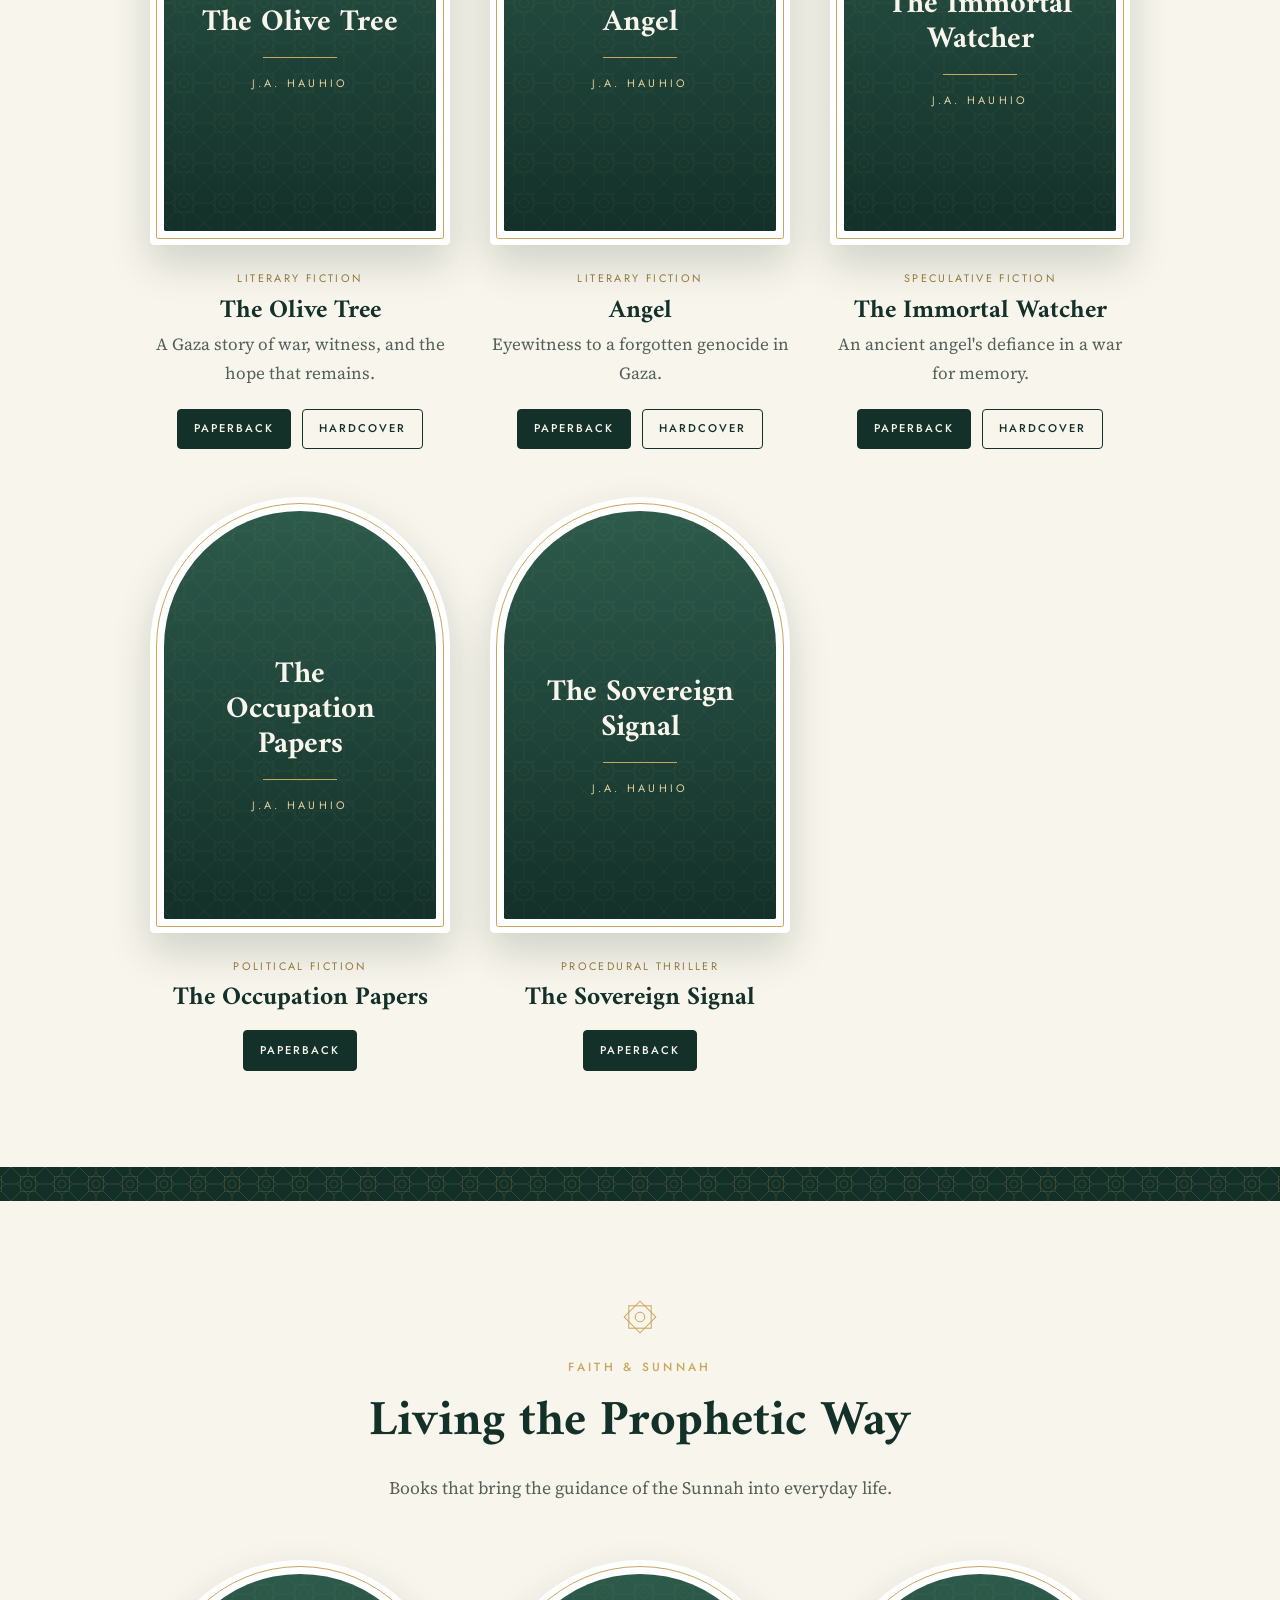
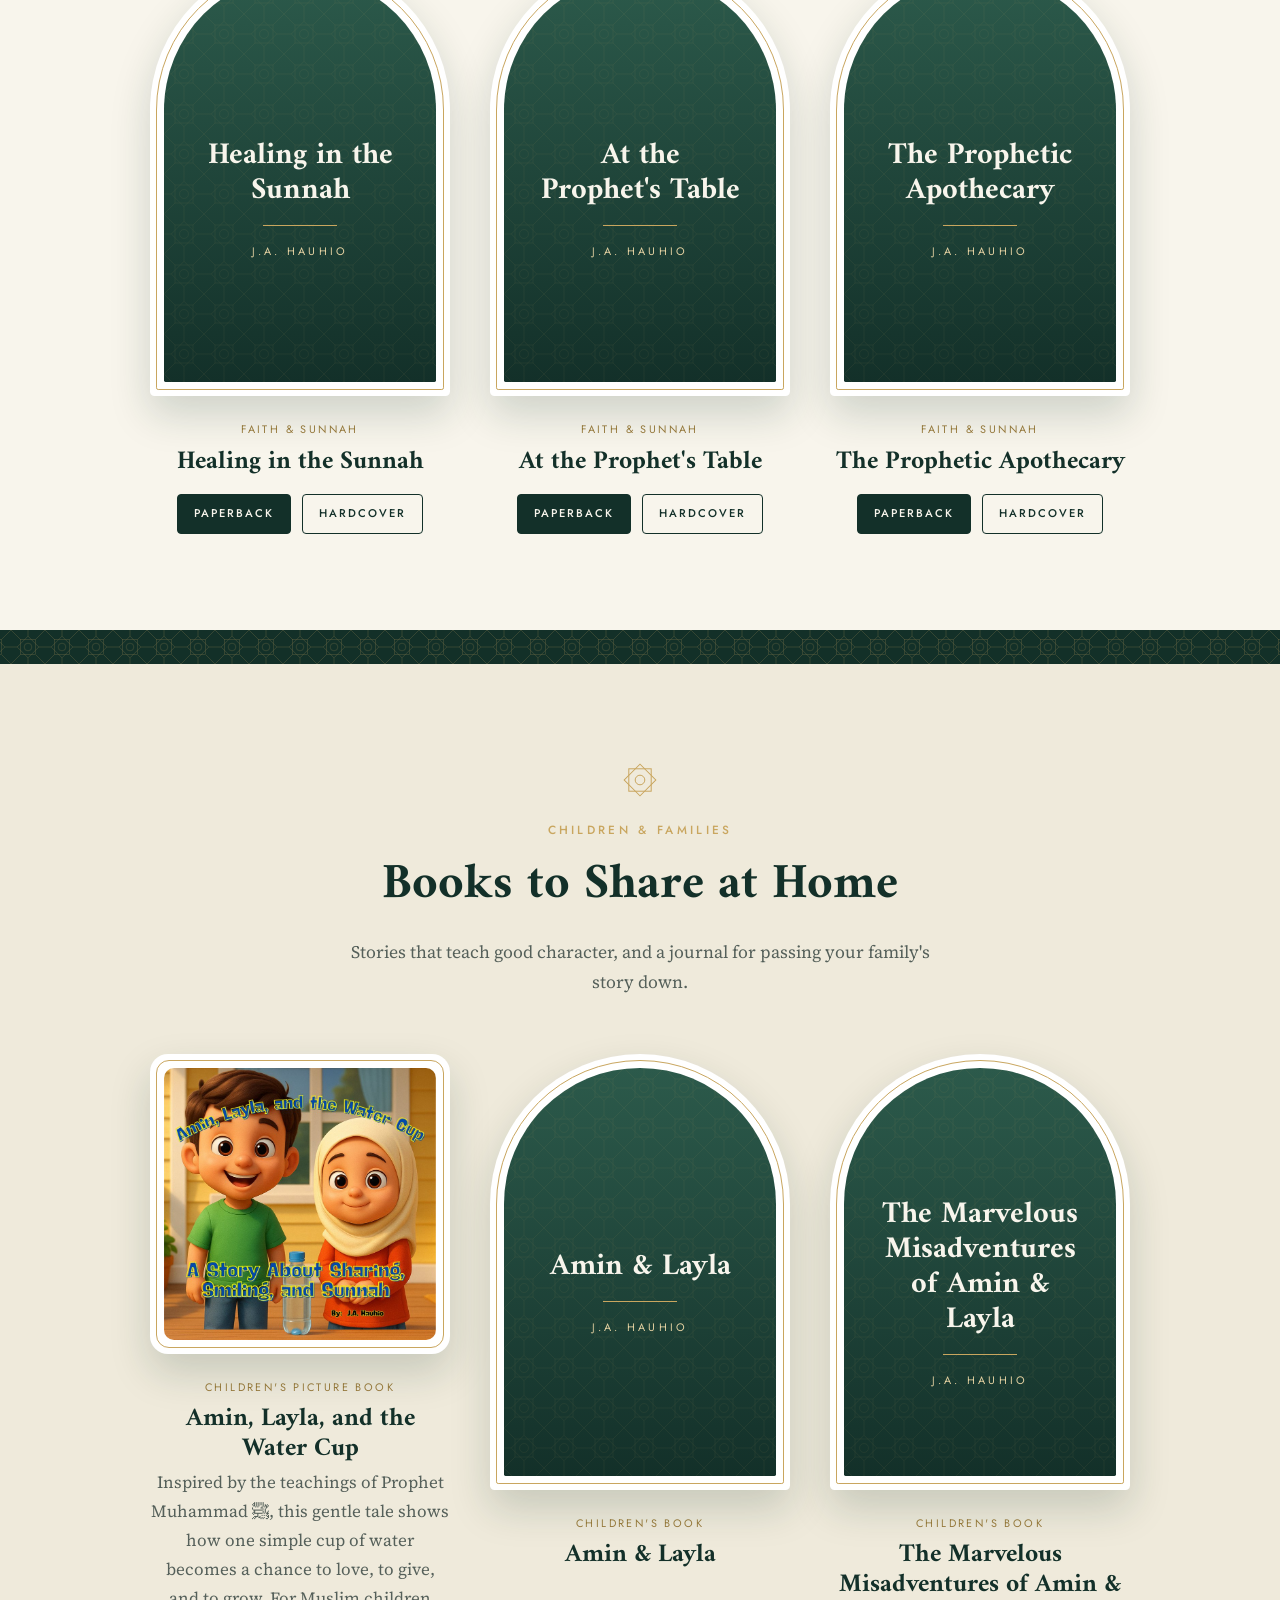
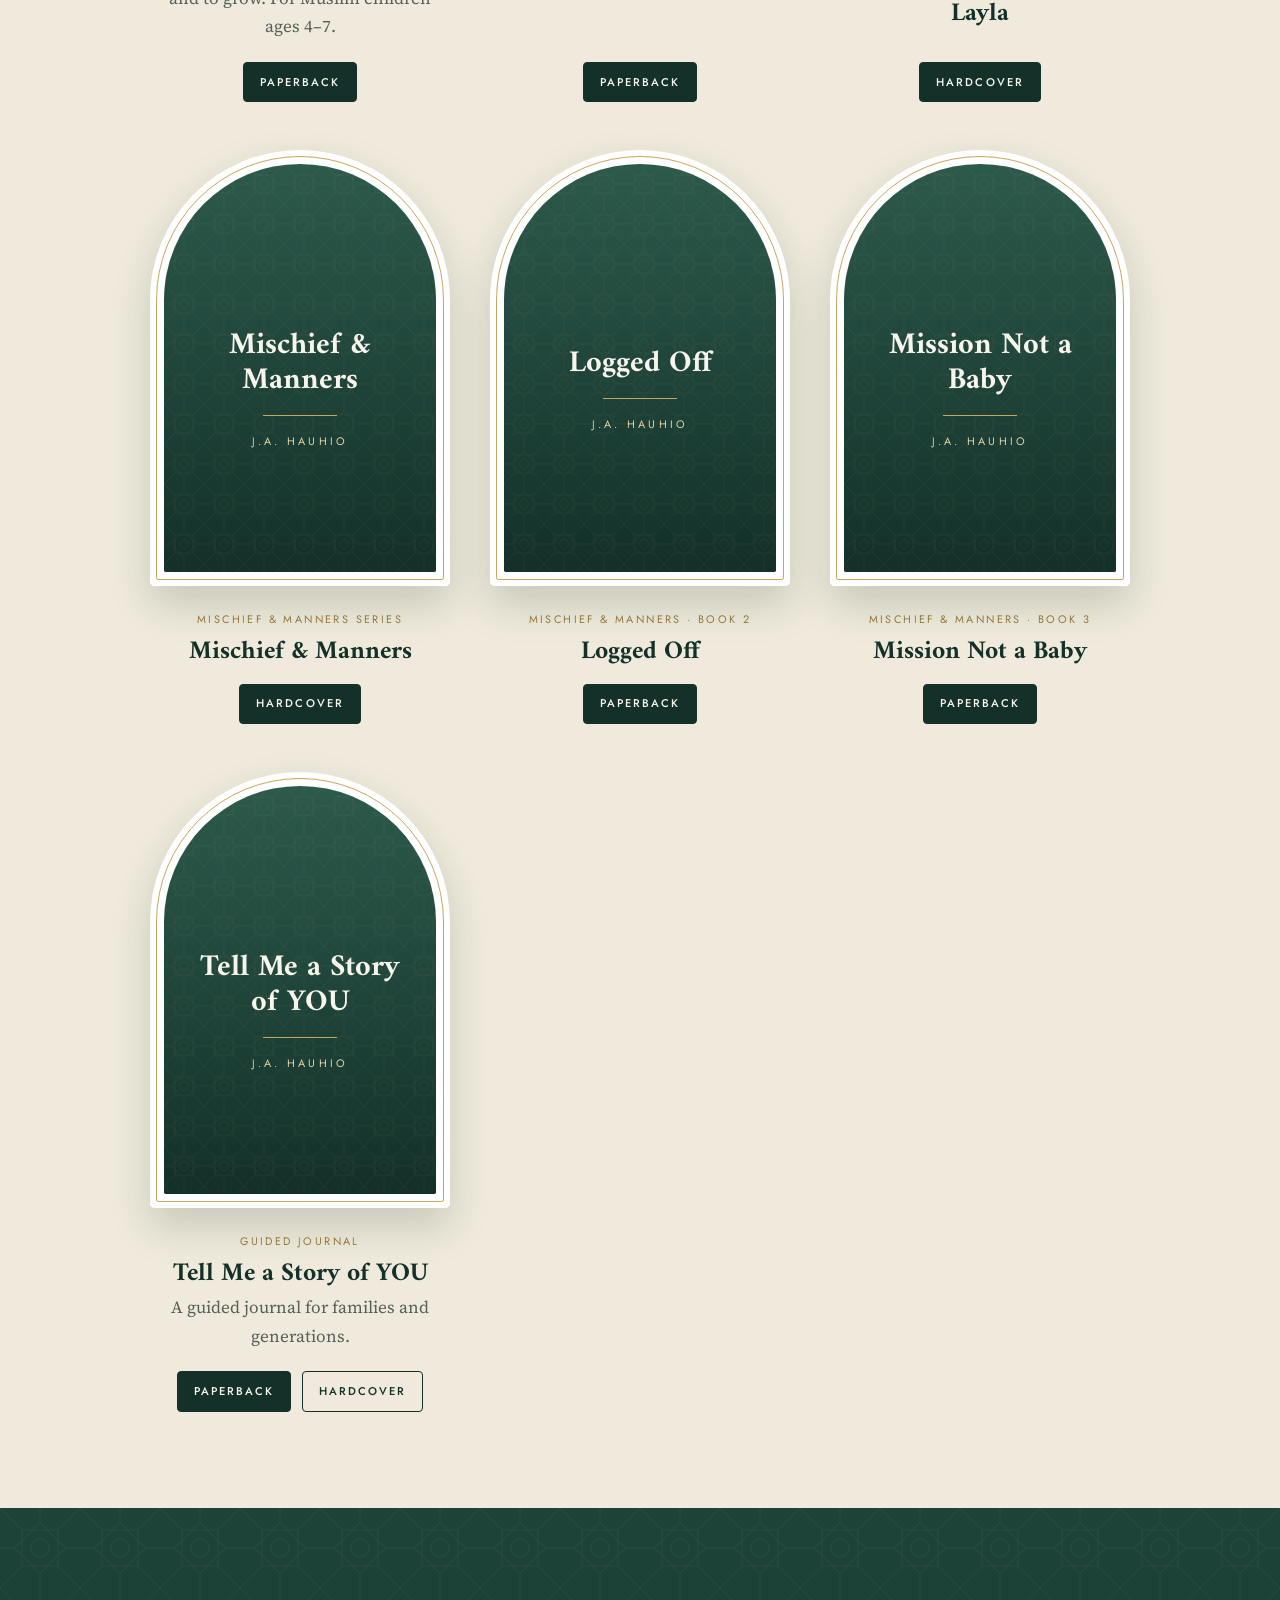
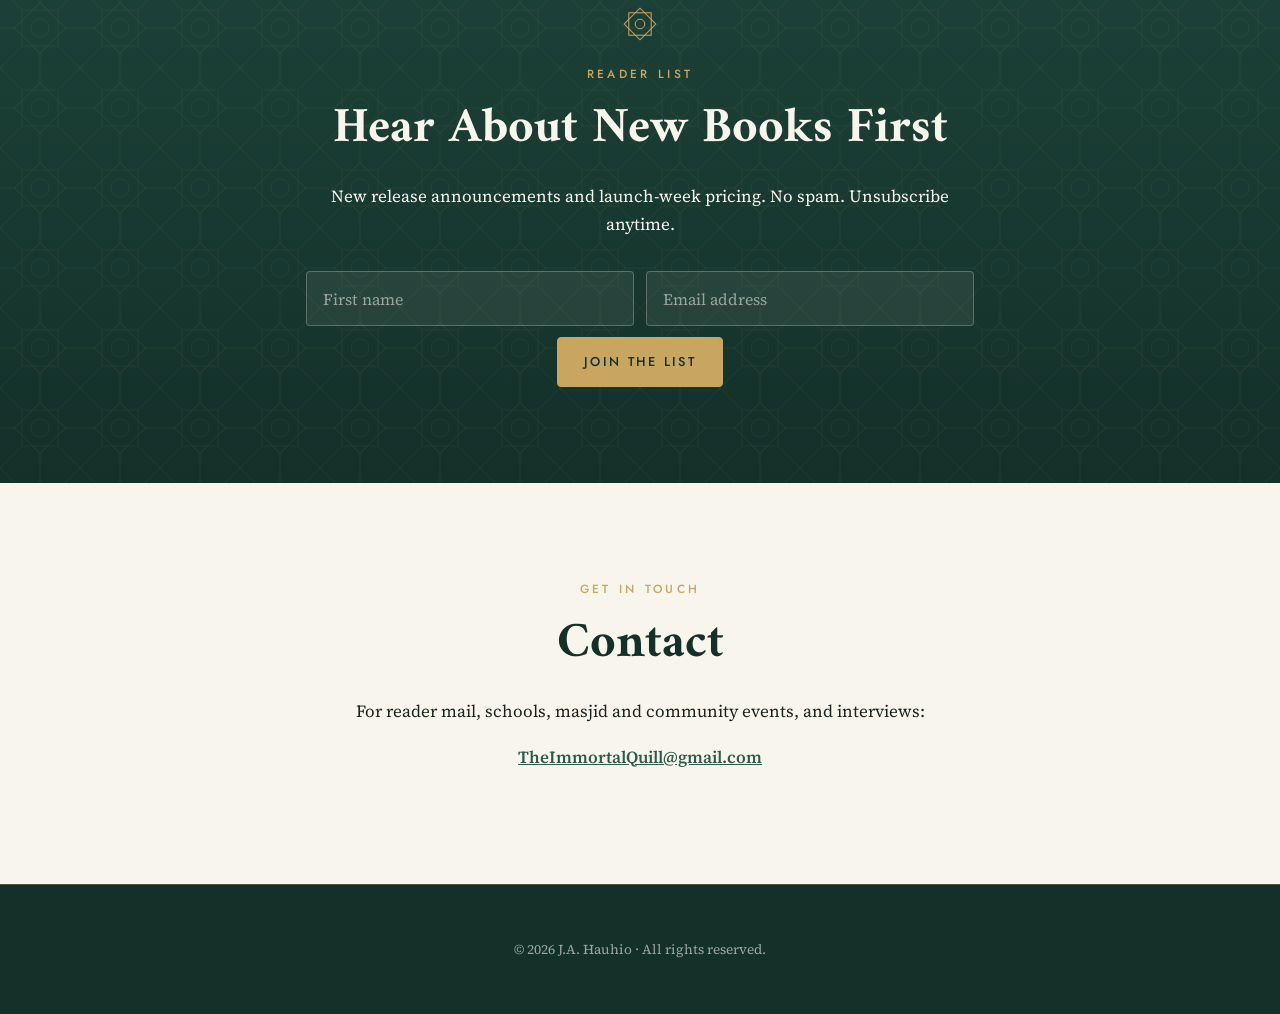
==== commit f727f030: "Sort five more titles onto the sites by cover byline Rowan site: Still Choosing You joins Romance; n" ====
--- a/islamic/index.html
+++ b/islamic/index.html
@@ -130,6 +130,18 @@
               </div>
             </div>
           </article>
+
+          <article class="book">
+            <div class="arch"><img src="../images/covers/the-sovereign-signal.jpg" alt="Cover of The Sovereign Signal" loading="lazy" width="400" height="600" data-title="The Sovereign Signal" data-author="J.A. Hauhio" /></div>
+            <div class="book-body">
+              <p class="genre">Procedural Thriller</p>
+              <h3>The Sovereign Signal</h3>
+              <!-- Add a one-line description here: <p>...</p> -->
+              <div class="buy-row">
+                <a class="btn btn-primary btn-sm" href="https://www.amazon.com/dp/B0HKFVQW3F" data-store="amazon">Paperback</a>
+              </div>
+            </div>
+          </article>
         </div>
       </div>
     </section>
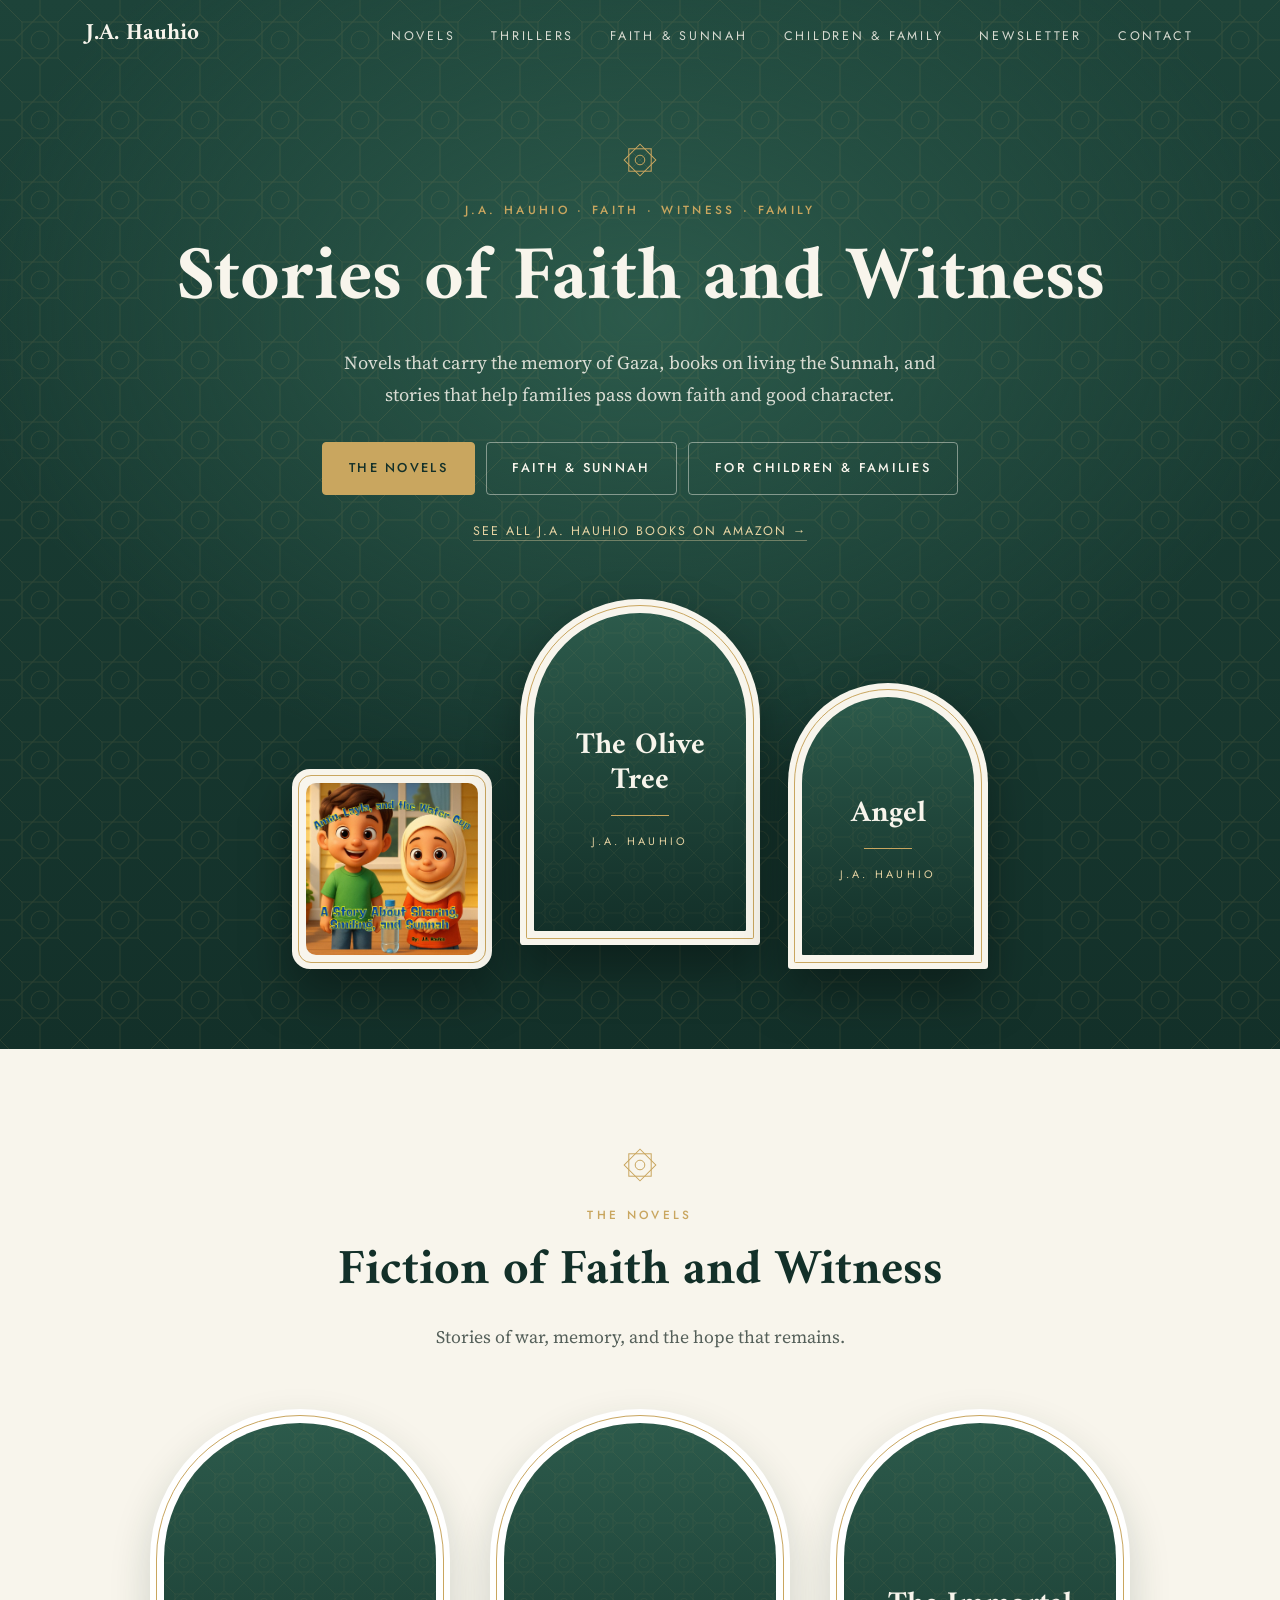
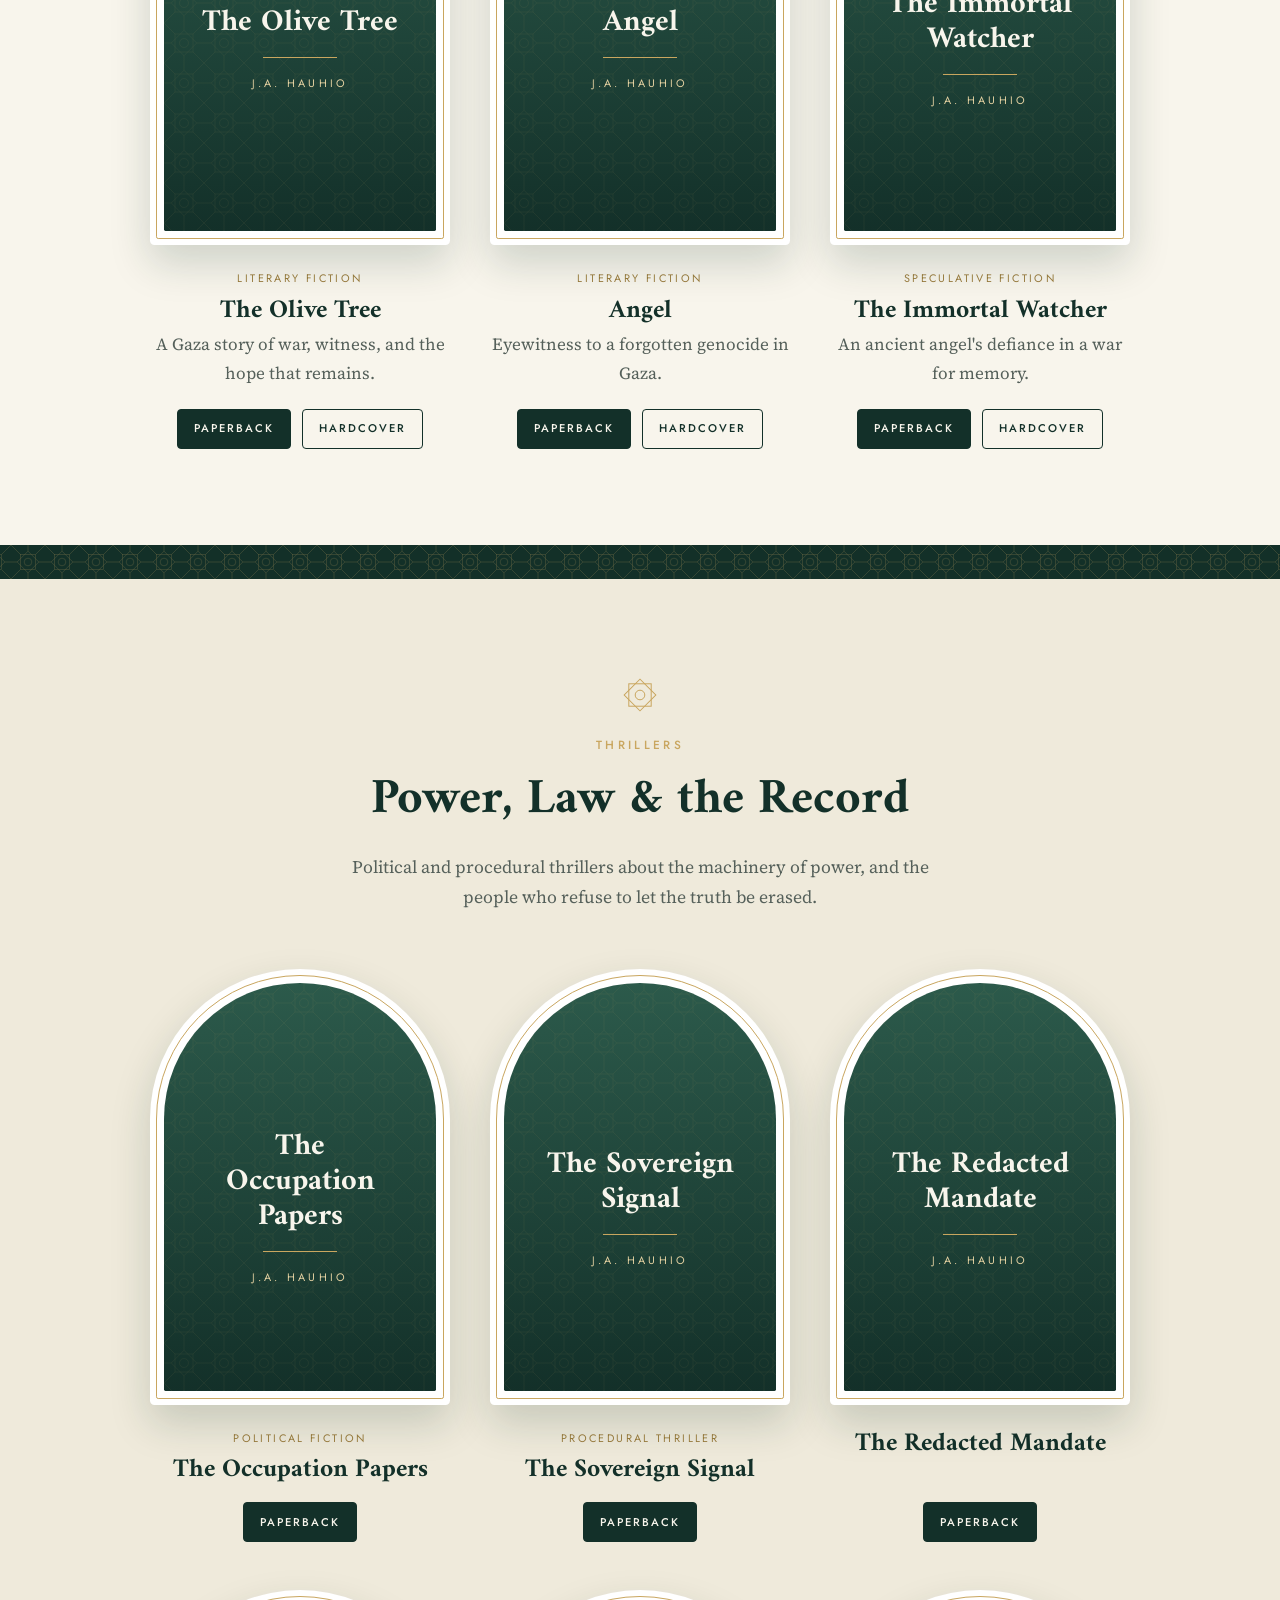
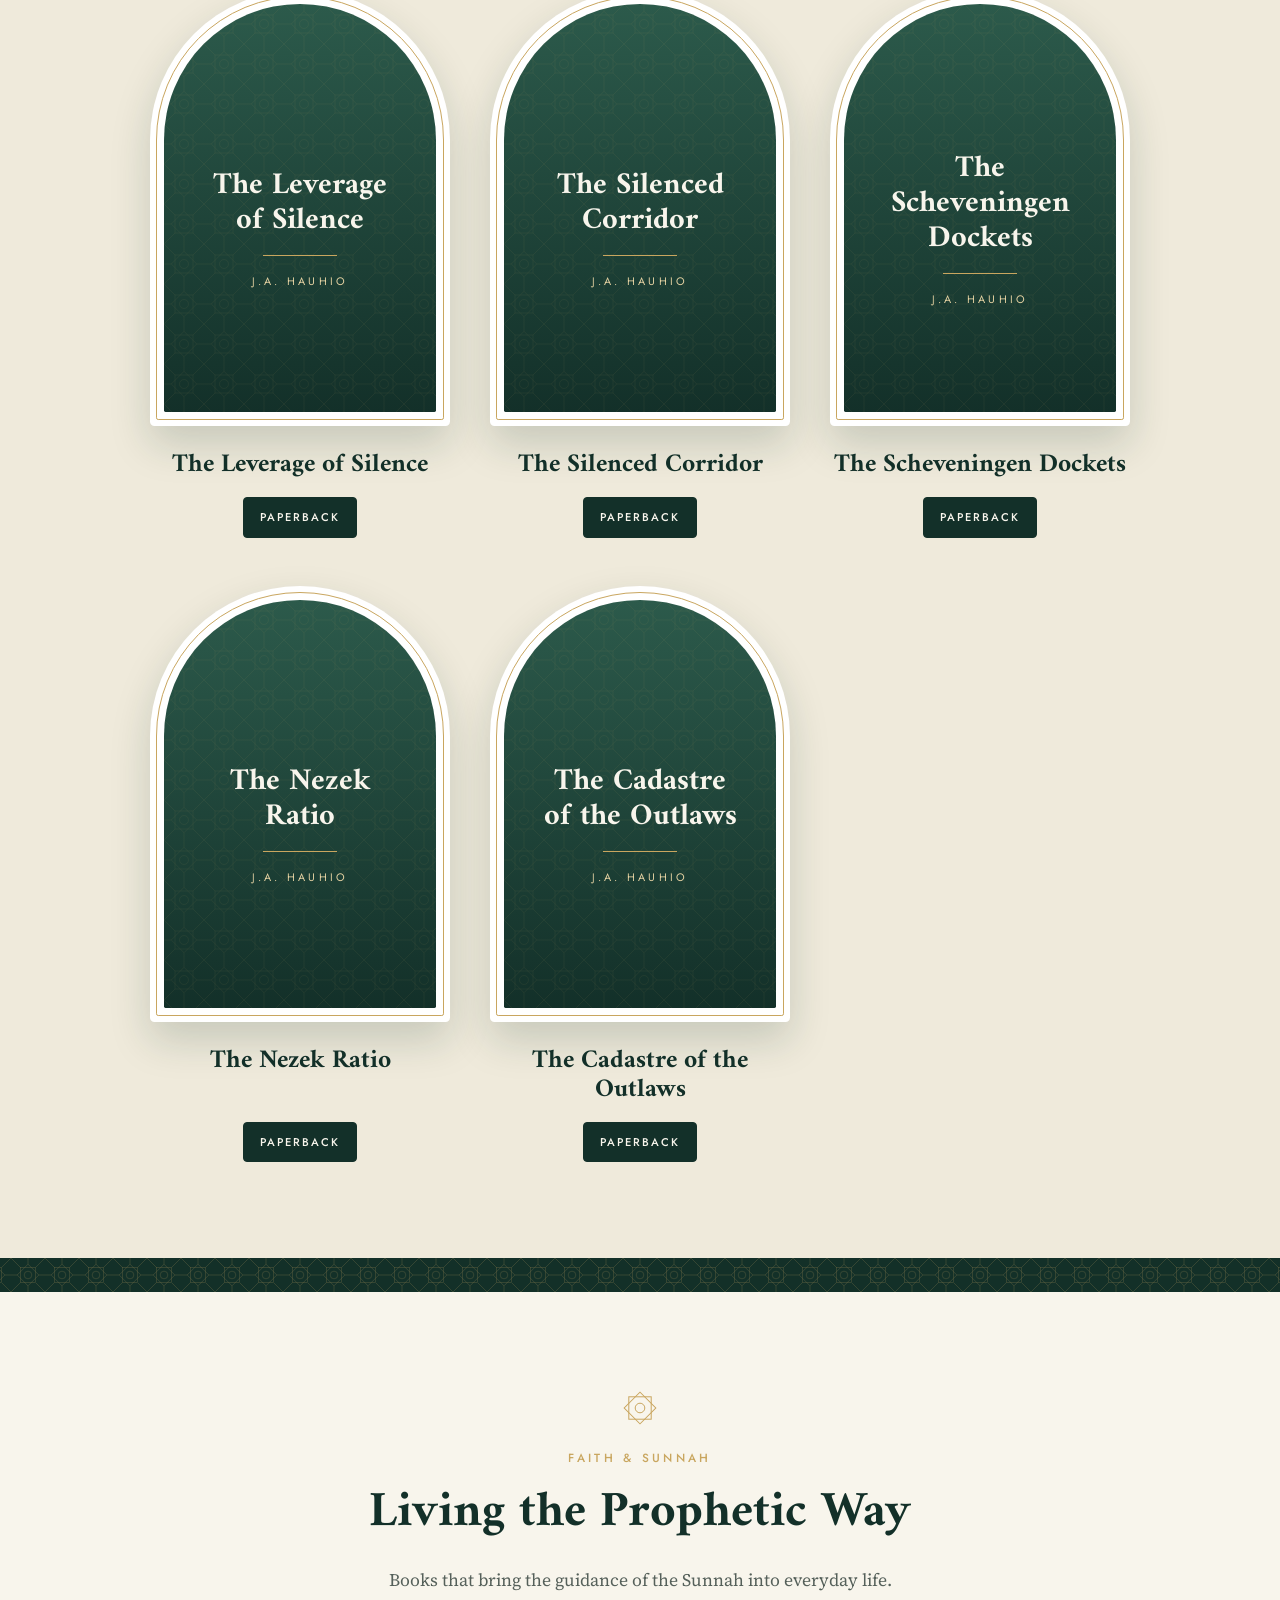
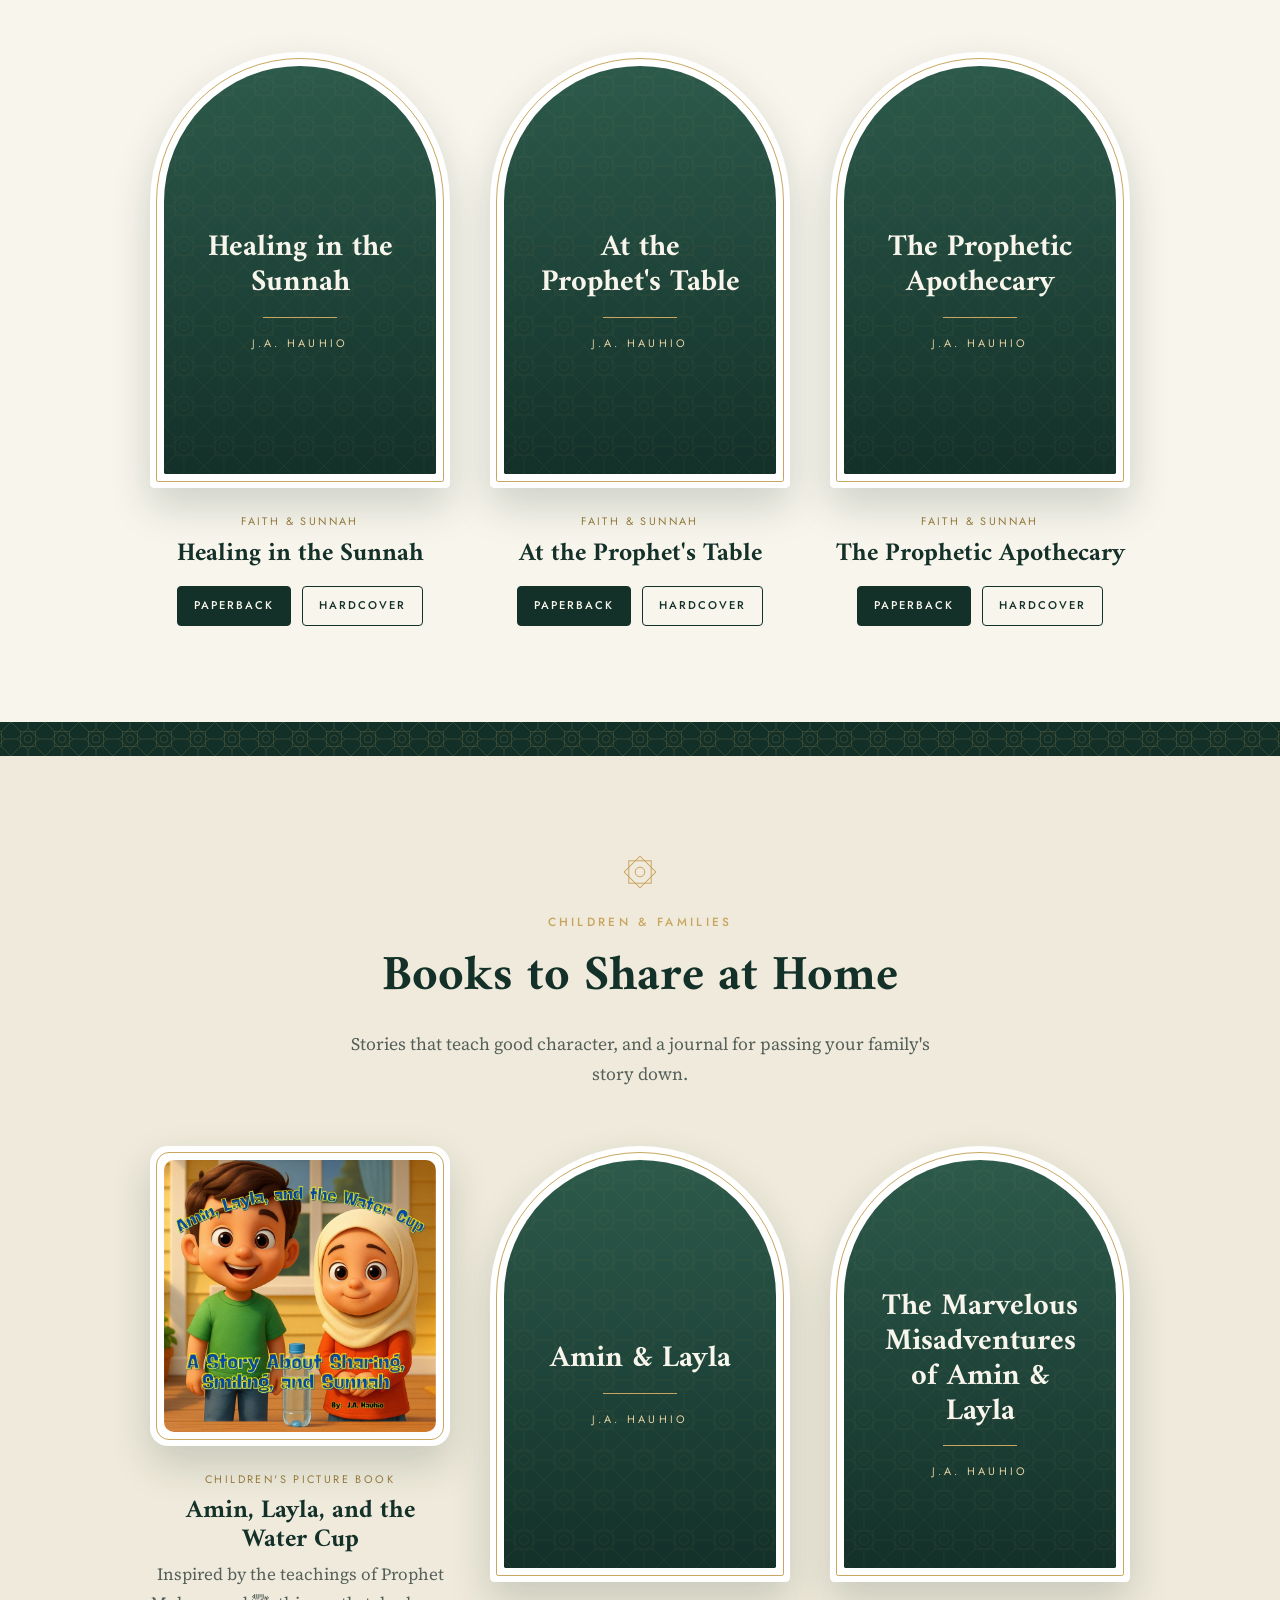
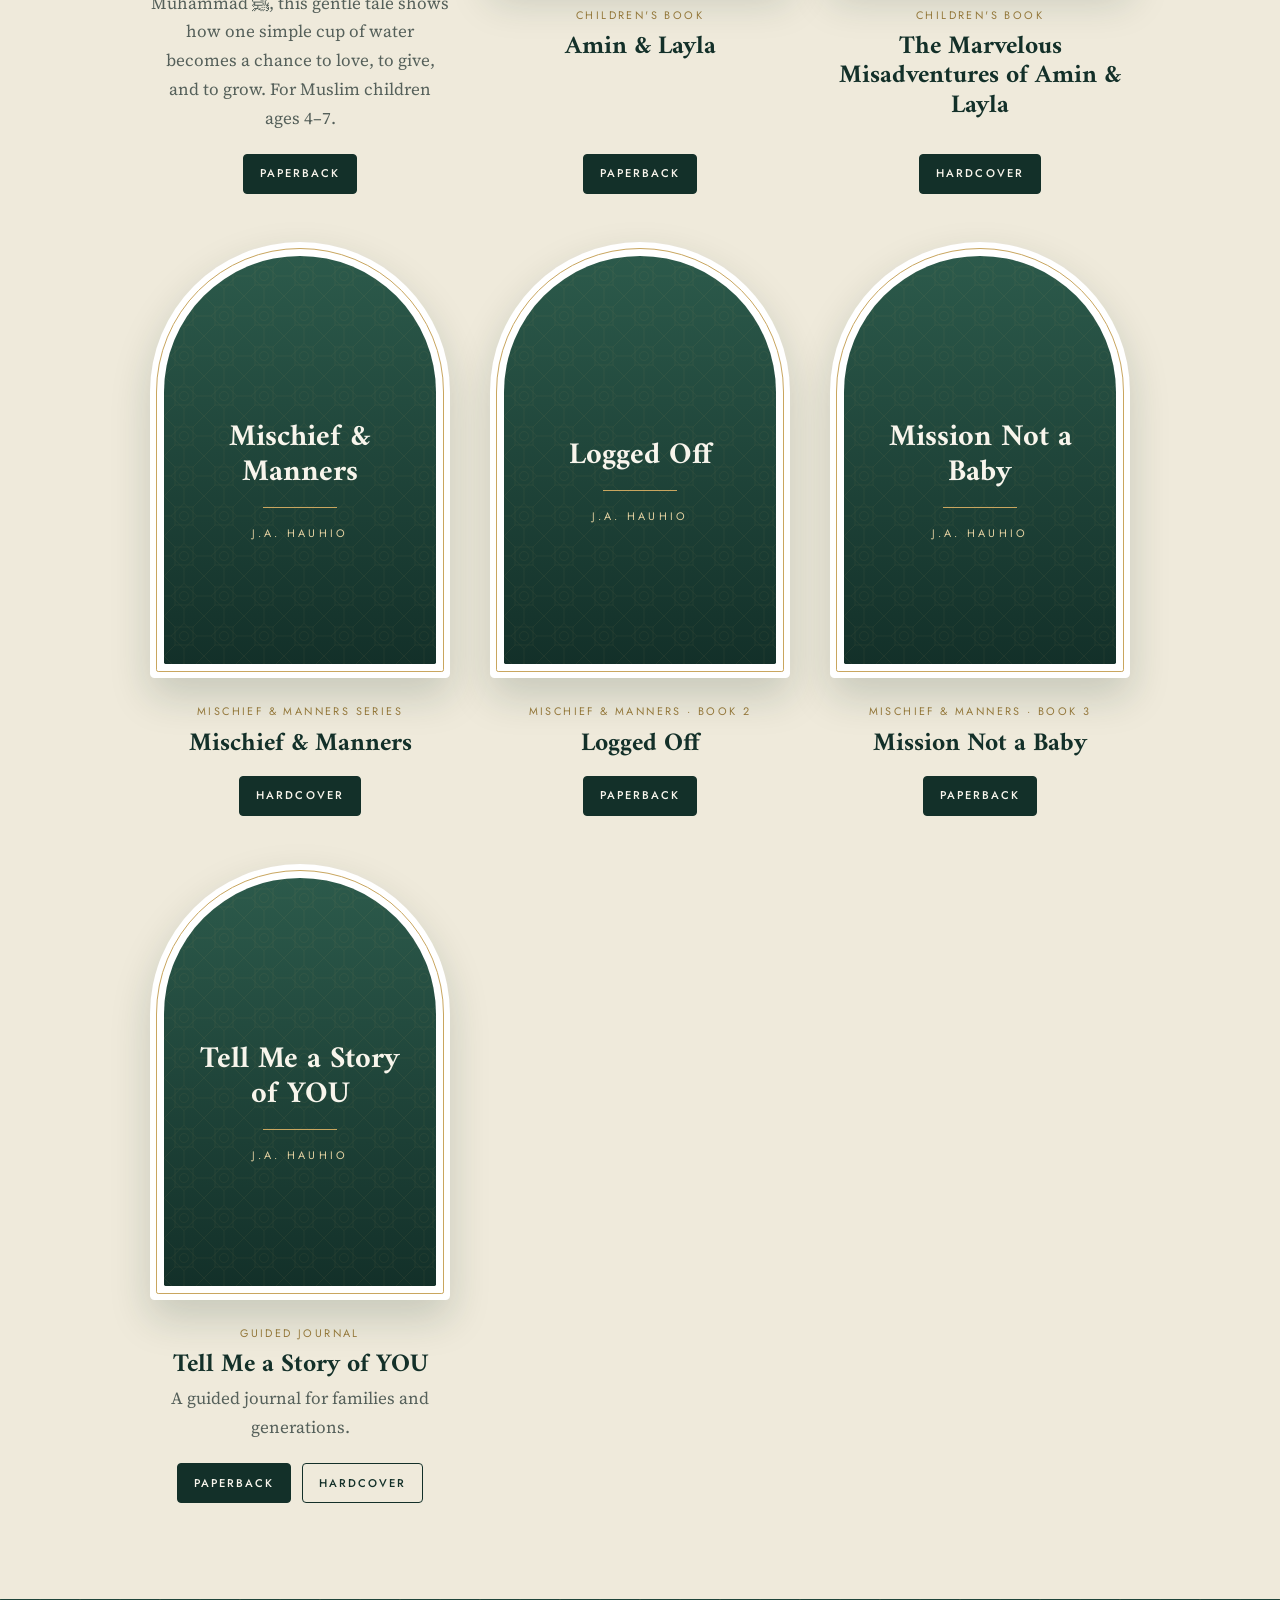
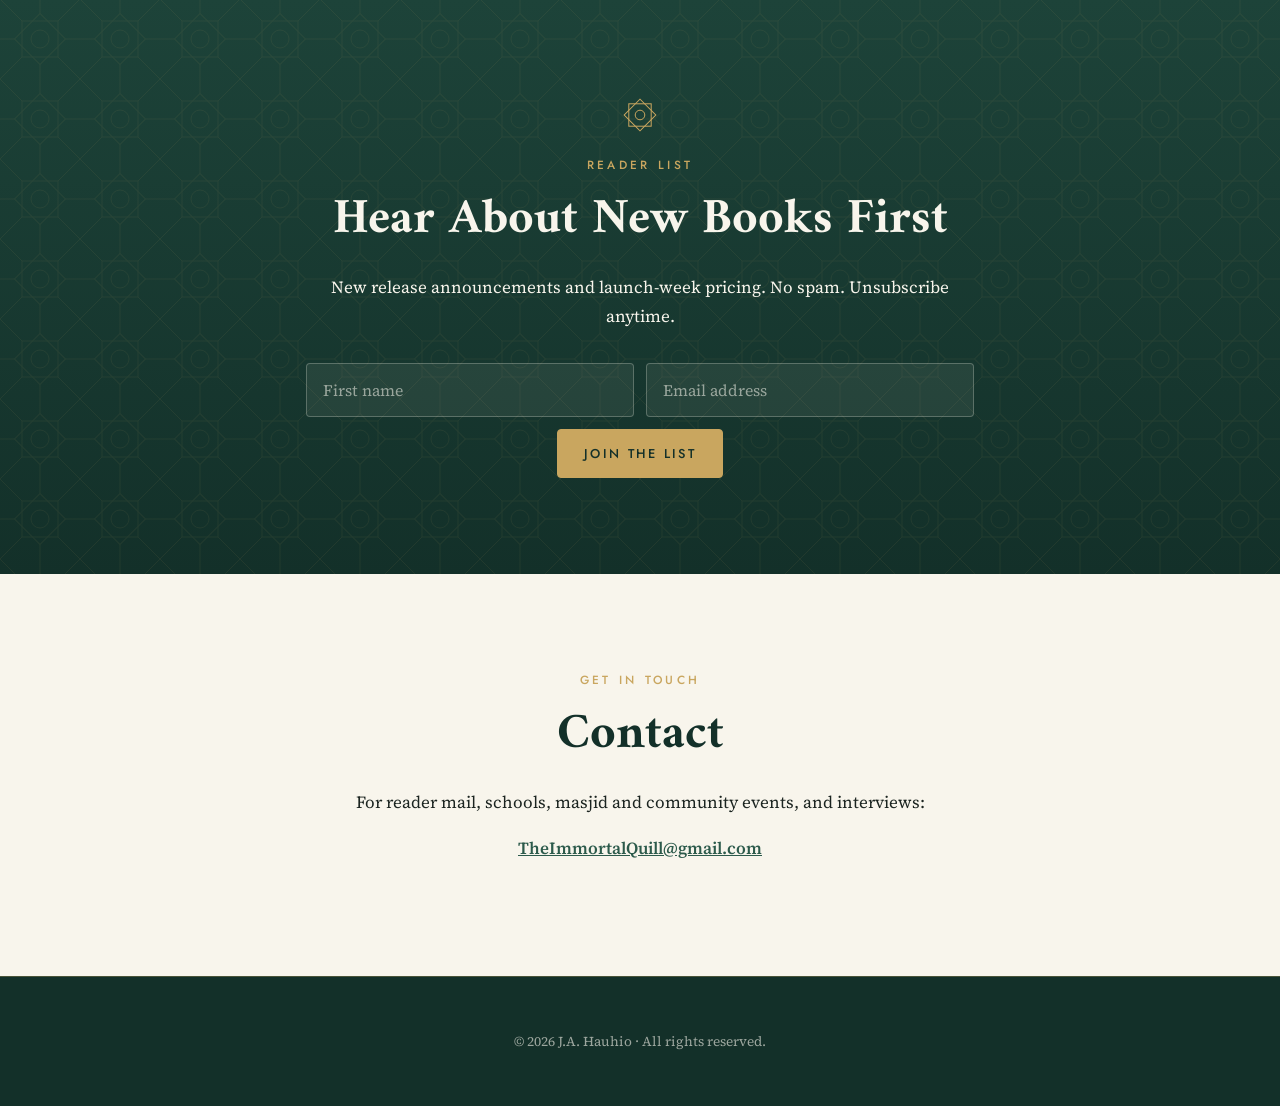
==== commit 08212efe: "Add Thrillers section to the J.A. Hauhio site Six thrillers confirmed as J.A. Hauhio by the author j" ====
--- a/islamic/index.html
+++ b/islamic/index.html
@@ -36,6 +36,7 @@
       <button class="nav-toggle" aria-expanded="false" aria-controls="site-nav" aria-label="Open menu">☰</button>
       <nav id="site-nav" class="site-nav">
         <a href="#novels">Novels</a>
+        <a href="#thrillers">Thrillers</a>
         <a href="#sunnah">Faith &amp; Sunnah</a>
         <a href="#family">Children &amp; Family</a>
         <a href="#newsletter">Newsletter</a>
@@ -119,6 +120,23 @@
             </div>
           </article>
 
+
+        </div>
+      </div>
+    </section>
+
+    <div class="pattern-band" aria-hidden="true"></div>
+
+    <!-- ============ THRILLERS ============ -->
+    <section id="thrillers" class="section section-alt">
+      <div class="wrap">
+        <div class="section-head">
+          <svg class="ornament" aria-hidden="true"><use href="#star8"/></svg>
+          <p class="eyebrow">Thrillers</p>
+          <h2 class="section-title">Power, Law &amp; the Record</h2>
+          <p class="section-intro">Political and procedural thrillers about the machinery of power, and the people who refuse to let the truth be erased.</p>
+        </div>
+        <div class="book-grid">
           <article class="book">
             <div class="arch"><img src="../images/covers/the-occupation-papers.jpg" alt="Cover of The Occupation Papers" loading="lazy" width="400" height="600" data-title="The Occupation Papers" data-author="J.A. Hauhio" /></div>
             <div class="book-body">
@@ -139,6 +157,72 @@
               <!-- Add a one-line description here: <p>...</p> -->
               <div class="buy-row">
                 <a class="btn btn-primary btn-sm" href="https://www.amazon.com/dp/B0HKFVQW3F" data-store="amazon">Paperback</a>
+              </div>
+            </div>
+          </article>
+
+          <article class="book">
+            <div class="arch"><img src="../images/covers/the-redacted-mandate.jpg" alt="Cover of The Redacted Mandate" loading="lazy" width="400" height="600" data-title="The Redacted Mandate" data-author="J.A. Hauhio" /></div>
+            <div class="book-body">
+              <h3>The Redacted Mandate</h3>
+              <!-- Add a genre line and a one-line description here -->
+              <div class="buy-row">
+                <a class="btn btn-primary btn-sm" href="https://www.amazon.com/dp/B0HK3BP6BC" data-store="amazon">Paperback</a>
+              </div>
+            </div>
+          </article>
+
+          <article class="book">
+            <div class="arch"><img src="../images/covers/the-leverage-of-silence.jpg" alt="Cover of The Leverage of Silence" loading="lazy" width="400" height="600" data-title="The Leverage of Silence" data-author="J.A. Hauhio" /></div>
+            <div class="book-body">
+              <h3>The Leverage of Silence</h3>
+              <!-- Add a genre line and a one-line description here -->
+              <div class="buy-row">
+                <a class="btn btn-primary btn-sm" href="https://www.amazon.com/dp/B0HK3CJ5NP" data-store="amazon">Paperback</a>
+              </div>
+            </div>
+          </article>
+
+          <article class="book">
+            <div class="arch"><img src="../images/covers/the-silenced-corridor.jpg" alt="Cover of The Silenced Corridor" loading="lazy" width="400" height="600" data-title="The Silenced Corridor" data-author="J.A. Hauhio" /></div>
+            <div class="book-body">
+              <h3>The Silenced Corridor</h3>
+              <!-- Add a genre line and a one-line description here -->
+              <div class="buy-row">
+                <a class="btn btn-primary btn-sm" href="https://www.amazon.com/dp/B0HK2ZF7VF" data-store="amazon">Paperback</a>
+              </div>
+            </div>
+          </article>
+
+          <article class="book">
+            <div class="arch"><img src="../images/covers/the-scheveningen-dockets.jpg" alt="Cover of The Scheveningen Dockets" loading="lazy" width="400" height="600" data-title="The Scheveningen Dockets" data-author="J.A. Hauhio" /></div>
+            <div class="book-body">
+              <h3>The Scheveningen Dockets</h3>
+              <!-- Add a genre line and a one-line description here -->
+              <div class="buy-row">
+                <a class="btn btn-primary btn-sm" href="https://www.amazon.com/dp/B0HK4S3DVP" data-store="amazon">Paperback</a>
+              </div>
+            </div>
+          </article>
+
+          <article class="book">
+            <div class="arch"><img src="../images/covers/the-nezek-ratio.jpg" alt="Cover of The Nezek Ratio" loading="lazy" width="400" height="600" data-title="The Nezek Ratio" data-author="J.A. Hauhio" /></div>
+            <div class="book-body">
+              <h3>The Nezek Ratio</h3>
+              <!-- Add a genre line and a one-line description here -->
+              <div class="buy-row">
+                <a class="btn btn-primary btn-sm" href="https://www.amazon.com/dp/B0HKCWMNTK" data-store="amazon">Paperback</a>
+              </div>
+            </div>
+          </article>
+
+          <article class="book">
+            <div class="arch"><img src="../images/covers/the-cadastre-of-the-outlaws.jpg" alt="Cover of The Cadastre of the Outlaws" loading="lazy" width="400" height="600" data-title="The Cadastre of the Outlaws" data-author="J.A. Hauhio" /></div>
+            <div class="book-body">
+              <h3>The Cadastre of the Outlaws</h3>
+              <!-- Add a genre line and a one-line description here -->
+              <div class="buy-row">
+                <a class="btn btn-primary btn-sm" href="https://www.amazon.com/dp/B0HKDB8GJ2" data-store="amazon">Paperback</a>
               </div>
             </div>
           </article>
